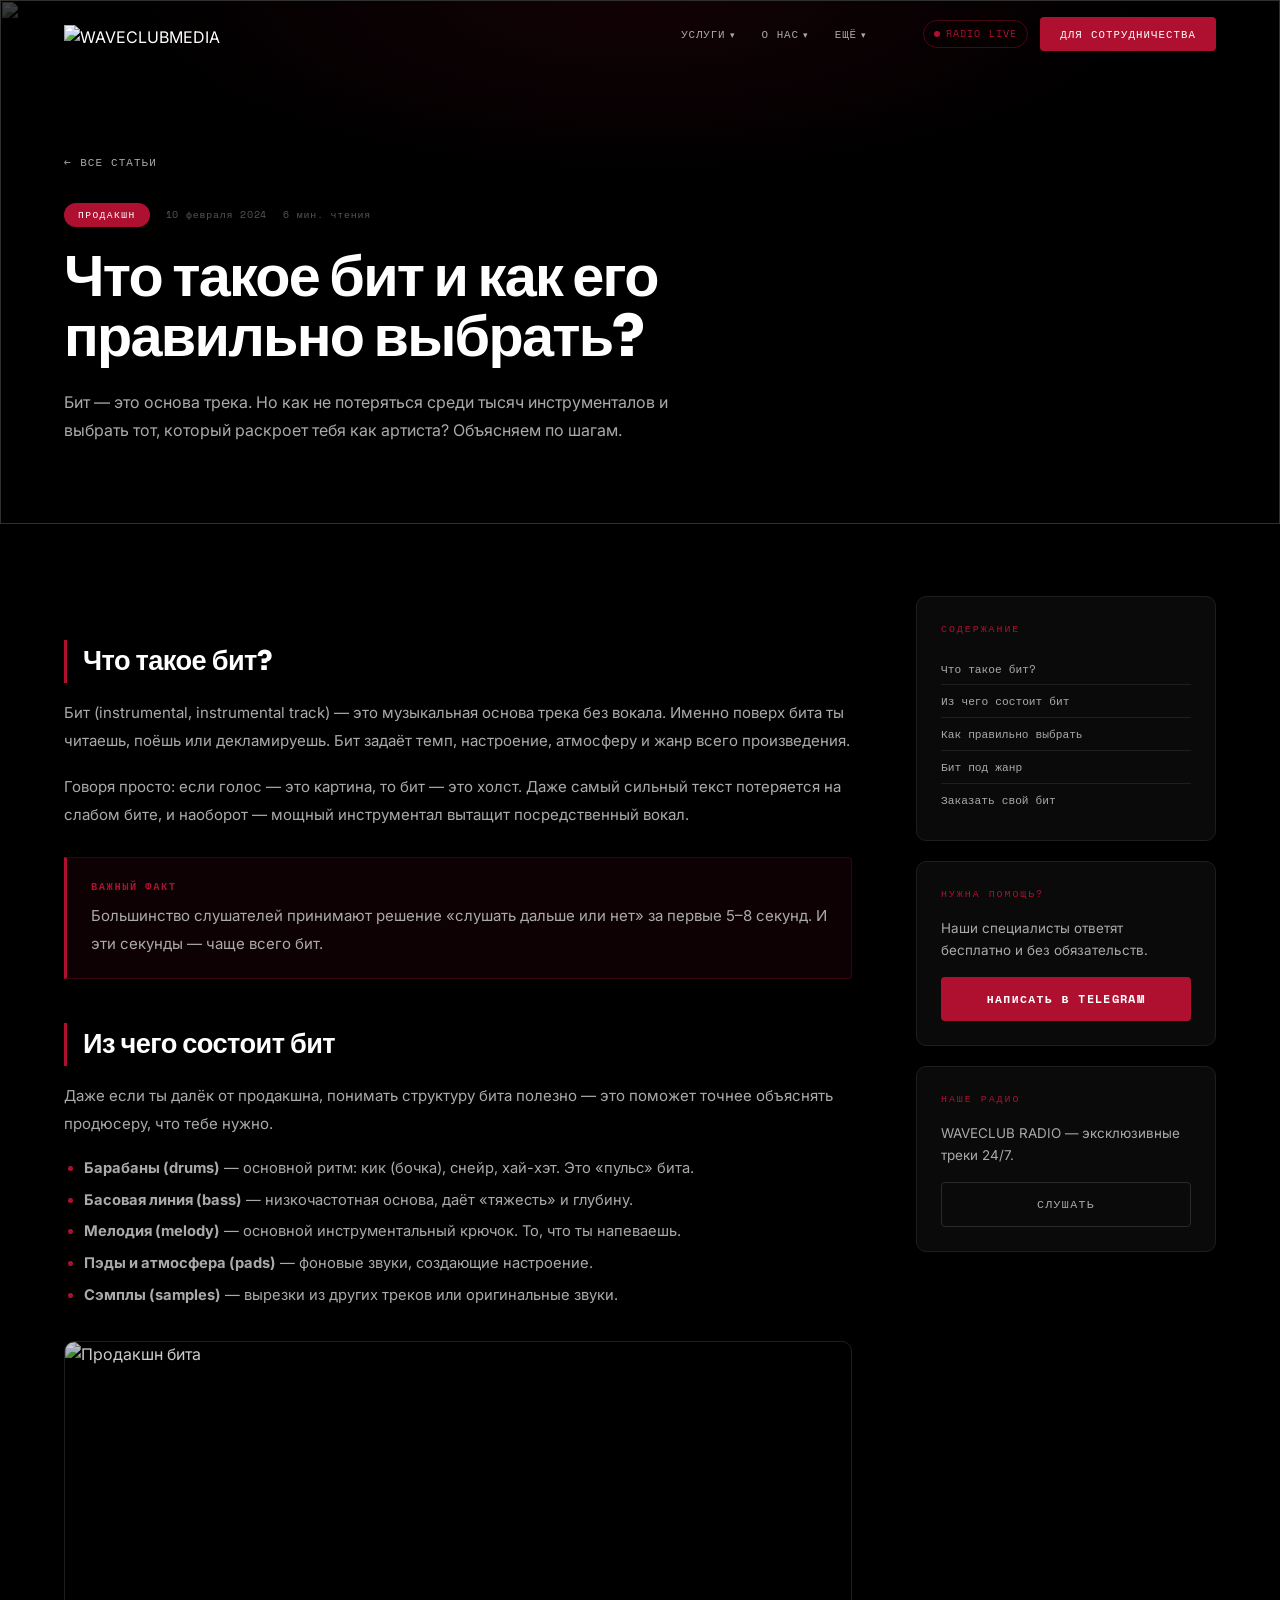
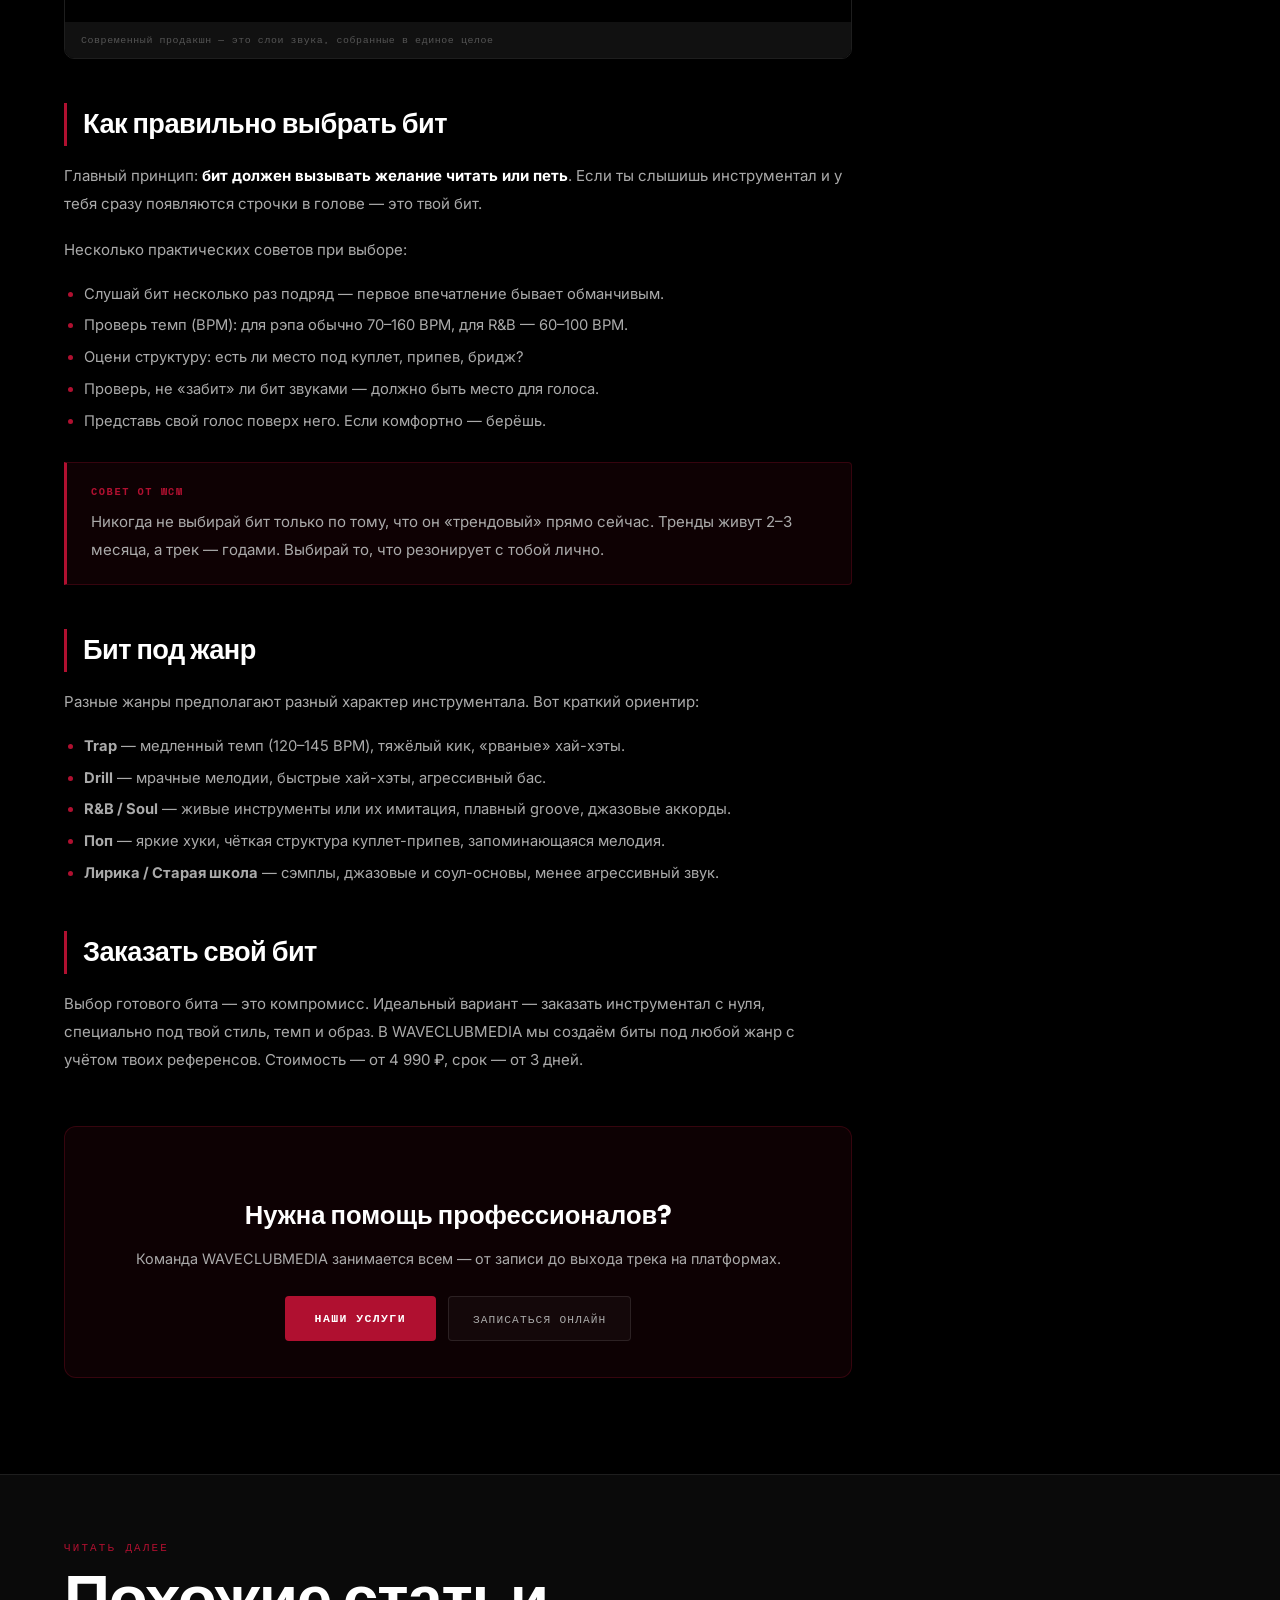
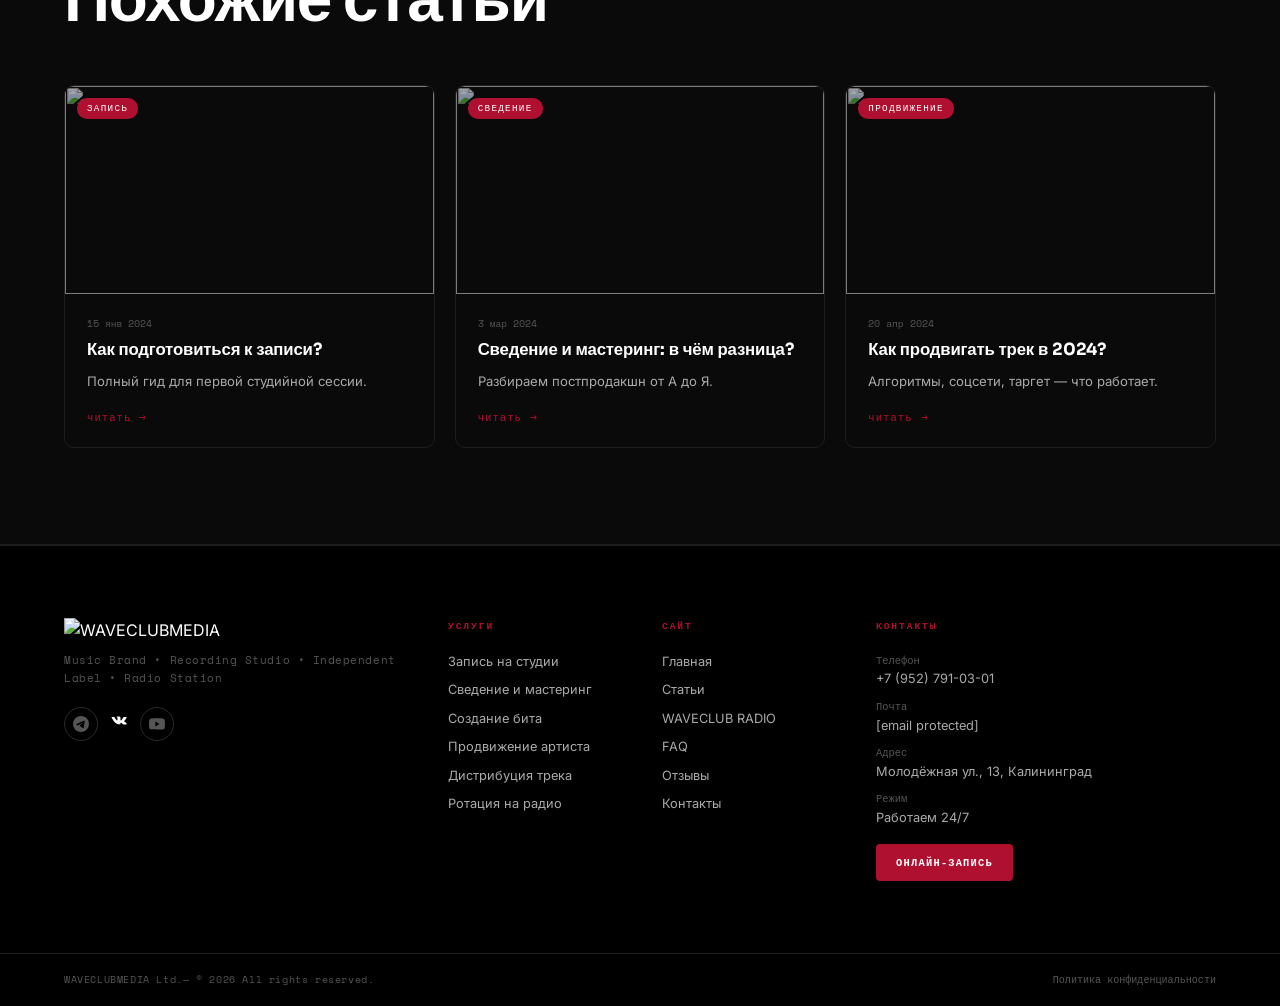
==== article-beat.html @ 7468fcff "Add files via upload" ====
<!DOCTYPE html>
<html lang="ru">
<head>
  <meta charset="UTF-8">
  <meta name="viewport" content="width=device-width, initial-scale=1.0">
  <link rel="icon" href="https://raw.githubusercontent.com/mrgrayyooo/wcm/refs/heads/main/logo.png" type="image/png">
  <link rel="preconnect" href="https://fonts.googleapis.com">
  <link rel="preconnect" href="https://fonts.gstatic.com" crossorigin>
  <link href="https://fonts.googleapis.com/css2?family=Sora:wght@400;600;700;800&family=Space+Mono:wght@400;700&family=Inter:wght@300;400;500;600&display=swap" rel="stylesheet">
  <link rel="stylesheet" href="styles.css">
  <link rel="stylesheet" href="page-styles.css">
  <title>Что такое бит и как его правильно выбрать? — WAVECLUBMEDIA</title>
  <meta name="description" content="Разбираем что такое бит, из чего он состоит и как выбрать инструментал, который подойдёт именно твоему стилю.">
</head>
<body>
<nav class="navbar" id="navbar">
  <div class="nav-wrap">
    <a href="index.html" class="nav-logo">
      <img src="https://raw.githubusercontent.com/mrgrayyooo/wcm/refs/heads/main/Title%202.png" alt="WAVECLUBMEDIA" class="logo-wide">
      <img src="https://raw.githubusercontent.com/mrgrayyooo/wcm/refs/heads/main/logo.png" alt="WCM" class="logo-sq">
    </a>
    <div class="nav-links">
      <div class="ndrop">
        <button class="ndrop-btn">&#1059;&#1089;&#1083;&#1091;&#1075;&#1080; <span>&#9662;</span></button>
        <div class="ndrop-menu">
          <a href="index.html#services">&#1042;&#1089;&#1077; &#1091;&#1089;&#1083;&#1091;&#1075;&#1080;</a>
          <a href="index.html#recording">&#1047;&#1072;&#1087;&#1080;&#1089;&#1100; &#1085;&#1072; &#1089;&#1090;&#1091;&#1076;&#1080;&#1080;</a>
          <a href="index.html#mixing">&#1057;&#1074;&#1077;&#1076;&#1077;&#1085;&#1080;&#1077; &#1080; &#1084;&#1072;&#1089;&#1090;&#1077;&#1088;&#1080;&#1085;&#1075;</a>
          <a href="index.html#beats">&#1057;&#1086;&#1079;&#1076;&#1072;&#1085;&#1080;&#1077; &#1073;&#1080;&#1090;&#1072;</a>
          <a href="index.html#promotion">&#1055;&#1088;&#1086;&#1076;&#1074;&#1080;&#1078;&#1077;&#1085;&#1080;&#1077; &#1072;&#1088;&#1090;&#1080;&#1089;&#1090;&#1072;</a>
          <a href="index.html#distribution">&#1044;&#1080;&#1089;&#1090;&#1088;&#1080;&#1073;&#1091;&#1094;&#1080;&#1103; &#1090;&#1088;&#1077;&#1082;&#1072;</a>
          <a href="radio.html">&#1056;&#1086;&#1090;&#1072;&#1094;&#1080;&#1103; &#1085;&#1072; &#1088;&#1072;&#1076;&#1080;&#1086;</a>
        </div>
      </div>
      <div class="ndrop">
        <button class="ndrop-btn">&#1054; &#1085;&#1072;&#1089; <span>&#9662;</span></button>
        <div class="ndrop-menu">
          <a href="index.html#about">&#1054; &#1089;&#1090;&#1091;&#1076;&#1080;&#1080;</a>
          <a href="index.html#equipment">&#1057;&#1090;&#1091;&#1076;&#1080;&#1103;</a>
          <a href="index.html#credits">&#1057; &#1082;&#1077;&#1084; &#1088;&#1072;&#1073;&#1086;&#1090;&#1072;&#1083;&#1080;</a>
          <a href="index.html#contacts">&#1050;&#1086;&#1085;&#1090;&#1072;&#1082;&#1090;&#1099;</a>
        </div>
      </div>
      <div class="ndrop">
        <button class="ndrop-btn">&#1045;&#1097;&#1105; <span>&#9662;</span></button>
        <div class="ndrop-menu">
          <a href="index.html#faq">FAQ</a>
          <a href="articles.html">&#1057;&#1090;&#1072;&#1090;&#1100;&#1080;</a>
          <a href="radio.html">WAVECLUB RADIO</a>
          <a href="index.html#reviews">&#1054;&#1090;&#1079;&#1099;&#1074;&#1099;</a>
        </div>
      </div>
    </div>
    <div class="nav-right">
      <a href="radio.html" class="live-badge"><span class="dot-pulse"></span>RADIO LIVE</a>
      <button class="btn-coop" id="openCoop">&#1044;&#1083;&#1103; &#1089;&#1086;&#1090;&#1088;&#1091;&#1076;&#1085;&#1080;&#1095;&#1077;&#1089;&#1090;&#1074;&#1072;</button>
      <button class="burger" id="burger" aria-label="&#1052;&#1077;&#1085;&#1102;"><span></span><span></span><span></span></button>
    </div>
  </div>
  <div class="mob-menu" id="mobMenu">
    <div class="mob-menu-inner">
      <div class="mob-group"><span class="mob-label">&#1059;&#1089;&#1083;&#1091;&#1075;&#1080;</span>
        <a href="index.html#services" class="mob-link">&#1042;&#1089;&#1077; &#1091;&#1089;&#1083;&#1091;&#1075;&#1080;</a>
        <a href="index.html#recording" class="mob-link">&#1047;&#1072;&#1087;&#1080;&#1089;&#1100; &#1085;&#1072; &#1089;&#1090;&#1091;&#1076;&#1080;&#1080;</a>
        <a href="index.html#mixing" class="mob-link">&#1057;&#1074;&#1077;&#1076;&#1077;&#1085;&#1080;&#1077; &#1080; &#1084;&#1072;&#1089;&#1090;&#1077;&#1088;&#1080;&#1085;&#1075;</a>
        <a href="radio.html" class="mob-link">&#1056;&#1086;&#1090;&#1072;&#1094;&#1080;&#1103; &#1085;&#1072; &#1088;&#1072;&#1076;&#1080;&#1086;</a>
      </div>
      <div class="mob-group"><span class="mob-label">&#1054; &#1085;&#1072;&#1089;</span>
        <a href="index.html#about" class="mob-link">&#1054; &#1089;&#1090;&#1091;&#1076;&#1080;&#1080;</a>
        <a href="articles.html" class="mob-link">&#1057;&#1090;&#1072;&#1090;&#1100;&#1080;</a>
        <a href="radio.html" class="mob-link">WAVECLUB RADIO</a>
        <a href="index.html#faq" class="mob-link">FAQ</a>
        <a href="index.html#contacts" class="mob-link">&#1050;&#1086;&#1085;&#1090;&#1072;&#1082;&#1090;&#1099;</a>
      </div>
      <div class="mob-socials">
        <a href="https://t.me/waveclubmedia" target="_blank" class="mob-soc">
          <svg width="18" height="18" viewBox="0 0 24 24" fill="currentColor"><path d="M11.944 0A12 12 0 0 0 0 12a12 12 0 0 0 12 12 12 12 0 0 0 12-12A12 12 0 0 0 12 0zm4.962 7.224c.1-.002.321.023.465.14a.506.506 0 0 1 .171.325c.016.093.036.306.02.472-.18 1.898-.962 6.502-1.36 8.627-.168.9-.499 1.201-.82 1.23-.696.065-1.225-.46-1.9-.902-1.056-.693-1.653-1.124-2.678-1.8-1.185-.78-.417-1.21.258-1.91.177-.184 3.247-2.977 3.307-3.23.007-.032.014-.15-.056-.212s-.174-.041-.249-.024c-.106.024-1.793 1.14-5.061 3.345-.48.33-.913.49-1.302.48-.428-.008-1.252-.241-1.865-.44-.752-.245-1.349-.374-1.297-.789.027-.216.325-.437.893-.663 3.498-1.524 5.83-2.529 6.998-3.014 3.332-1.386 4.025-1.627 4.476-1.635z"/></svg>
        </a>
        <a href="https://vk.me/waveclubmedia" target="_blank" class="mob-soc">
          <svg width="24" height="24" viewBox="0 0 24 24" fill="currentColor">
  <g transform="scale(1.25) translate(-2.5 -2.5)">
    <path d="M12.785 16.241h-.718s-1.584.086-2.98-1.18C7.567 13.64 6.19 10.9 6.19 10.9s-.075-.178.006-.266c.09-.099.334-.104.334-.104l1.718-.011s.162.022.28.098c.097.064.15.185.15.185s.278.623.646 1.188c.718 1.101 1.053 1.342 1.297 1.22.356-.178.249-1.574.249-1.574s.007-.507-.183-.732c-.147-.173-.425-.224-.549-.239-.101-.013.064-.248.278-.353.322-.158.889-.167 1.557-.161.52.004.67.034.872.08.485.112.467.456.435 1.199-.01.21-.02.457-.02.741 0 .079-.016.942.242 1.122.131.09.452.013 1.252-1.206.382-.579.669-1.263.669-1.263s.063-.12.16-.184c.099-.066.234-.046.234-.046l1.807-.011s.542-.067.63.158c.092.236-.206.786-.962 1.666-.711.83-1.055 1.136-1.026 1.406.02.2.247.382.69.736.92.737 1.167 1.122 1.224 1.212l.011.018c.45.654-.498.706-.498.706l-1.604.02s-.345.06-.802-.208c-.239-.14-.473-.37-.701-.595-.35-.345-.673-.664-.955-.586-.484.133-.469.968-.469.968s.003.18-.099.275c-.111.103-.329.122-.329.122z"/>
  </g>
</svg>
        </a>
        <a href="https://youtube.com/@waveclubmedia" target="_blank" class="mob-soc">
          <svg width="18" height="18" viewBox="0 0 24 24" fill="currentColor"><path d="M23.498 6.186a3.016 3.016 0 0 0-2.122-2.136C19.505 3.545 12 3.545 12 3.545s-7.505 0-9.377.505A3.017 3.017 0 0 0 .502 6.186C0 8.07 0 12 0 12s0 3.93.502 5.814a3.016 3.016 0 0 0 2.122 2.136c1.871.505 9.376.505 9.376.505s7.505 0 9.377-.505a3.015 3.015 0 0 0 2.122-2.136C24 15.93 24 12 24 12s0-3.93-.502-5.814zM9.545 15.568V8.432L15.818 12l-6.273 3.568z"/></svg>
        </a>
      </div>
      <button class="btn-coop mob-coop-btn" id="openCoopMob">&#1044;&#1083;&#1103; &#1089;&#1086;&#1090;&#1088;&#1091;&#1076;&#1085;&#1080;&#1095;&#1077;&#1089;&#1090;&#1074;&#1072;</button>
    </div>
  </div>
</nav>
<section class="page-hero">
  <div class="page-hero-bg"><img src="https://images.unsplash.com/photo-1511379938547-c1f69419868d?w=1600&q=80" alt=""></div>
  <div class="container">
    <div class="page-hero-content">
      <a href="articles.html" class="back-btn anim">&larr; Все статьи</a>
      <div class="page-meta anim" data-delay="0.05">
        <span class="page-category">Продакшн</span>
        <span class="page-date">10 февраля 2024</span>
        <span class="page-read">6 мин. чтения</span>
      </div>
      <h1 class="page-title anim" data-delay="0.1">Что такое бит и как его правильно выбрать?</h1>
      <p class="page-lead anim" data-delay="0.15">Бит — это основа трека. Но как не потеряться среди тысяч инструменталов и выбрать тот, который раскроет тебя как артиста? Объясняем по шагам.</p>
    </div>
  </div>
</section>
<div class="container">
  <div class="article-wrap">
    <article class="article-content anim">

<h2 id="what-beat">Что такое бит?</h2>
<p>Бит (instrumental, instrumental track) — это музыкальная основа трека без вокала. Именно поверх бита ты читаешь, поёшь или декламируешь. Бит задаёт темп, настроение, атмосферу и жанр всего произведения.</p>
<p>Говоря просто: если голос — это картина, то бит — это холст. Даже самый сильный текст потеряется на слабом бите, и наоборот — мощный инструментал вытащит посредственный вокал.</p>
<div class="article-tip"><strong>Важный факт</strong><p>Большинство слушателей принимают решение «слушать дальше или нет» за первые 5–8 секунд. И эти секунды — чаще всего бит.</p></div>

<h2 id="structure">Из чего состоит бит</h2>
<p>Даже если ты далёк от продакшна, понимать структуру бита полезно — это поможет точнее объяснять продюсеру, что тебе нужно.</p>
<ul>
  <li><strong>Барабаны (drums)</strong> — основной ритм: кик (бочка), снейр, хай-хэт. Это «пульс» бита.</li>
  <li><strong>Басовая линия (bass)</strong> — низкочастотная основа, даёт «тяжесть» и глубину.</li>
  <li><strong>Мелодия (melody)</strong> — основной инструментальный крючок. То, что ты напеваешь.</li>
  <li><strong>Пэды и атмосфера (pads)</strong> — фоновые звуки, создающие настроение.</li>
  <li><strong>Сэмплы (samples)</strong> — вырезки из других треков или оригинальные звуки.</li>
</ul>
<figure class="article-img-block">
  <img src="https://images.unsplash.com/photo-1598488035139-bdbb2231ce04?w=900&q=85" alt="Продакшн бита">
  <figcaption>Современный продакшн — это слои звука, собранные в единое целое</figcaption>
</figure>

<h2 id="how-to-choose">Как правильно выбрать бит</h2>
<p>Главный принцип: <strong>бит должен вызывать желание читать или петь</strong>. Если ты слышишь инструментал и у тебя сразу появляются строчки в голове — это твой бит.</p>
<p>Несколько практических советов при выборе:</p>
<ul>
  <li>Слушай бит несколько раз подряд — первое впечатление бывает обманчивым.</li>
  <li>Проверь темп (BPM): для рэпа обычно 70–160 BPM, для R&B — 60–100 BPM.</li>
  <li>Оцени структуру: есть ли место под куплет, припев, бридж?</li>
  <li>Проверь, не «забит» ли бит звуками — должно быть место для голоса.</li>
  <li>Представь свой голос поверх него. Если комфортно — берёшь.</li>
</ul>
<div class="article-tip"><strong>Совет от WCM</strong><p>Никогда не выбирай бит только по тому, что он «трендовый» прямо сейчас. Тренды живут 2–3 месяца, а трек — годами. Выбирай то, что резонирует с тобой лично.</p></div>

<h2 id="genres">Бит под жанр</h2>
<p>Разные жанры предполагают разный характер инструментала. Вот краткий ориентир:</p>
<ul>
  <li><strong>Trap</strong> — медленный темп (120–145 BPM), тяжёлый кик, «рваные» хай-хэты.</li>
  <li><strong>Drill</strong> — мрачные мелодии, быстрые хай-хэты, агрессивный бас.</li>
  <li><strong>R&B / Soul</strong> — живые инструменты или их имитация, плавный groove, джазовые аккорды.</li>
  <li><strong>Поп</strong> — яркие хуки, чёткая структура куплет-припев, запоминающаяся мелодия.</li>
  <li><strong>Лирика / Старая школа</strong> — сэмплы, джазовые и соул-основы, менее агрессивный звук.</li>
</ul>

<h2 id="custom">Заказать свой бит</h2>
<p>Выбор готового бита — это компромисс. Идеальный вариант — заказать инструментал с нуля, специально под твой стиль, темп и образ. В WAVECLUBMEDIA мы создаём биты под любой жанр с учётом твоих референсов. Стоимость — от 4 990 ₽, срок — от 3 дней.</p>

      <div style="margin-top:52px;padding:36px;background:rgba(176,16,48,.07);border:1px solid rgba(176,16,48,.25);border-radius:12px;text-align:center;">
        <h3 style="font-family:var(--fd);font-size:1.6rem;font-weight:800;color:var(--txt);margin-bottom:10px;">Нужна помощь профессионалов?</h3>
        <p style="font-size:.9rem;color:var(--sub);margin-bottom:24px;">Команда WAVECLUBMEDIA занимается всем — от записи до выхода трека на платформах.</p>
        <div style="display:flex;gap:12px;justify-content:center;flex-wrap:wrap;">
          <a href="index.html#services" class="btn-red" style="text-decoration:none">Наши услуги</a>
          <a href="https://t.me/waveclubmedia_bot" target="_blank" class="btn-tg" style="text-decoration:none">Записаться онлайн</a>
        </div>
      </div>
    </article>
    <aside class="article-sidebar">
      <div class="sidebar-block anim"><span class="sidebar-title">Содержание</span><nav class="sidebar-toc"><a href="#what-beat">Что такое бит?</a><a href="#structure">Из чего состоит бит</a><a href="#how-to-choose">Как правильно выбрать</a><a href="#genres">Бит под жанр</a><a href="#custom">Заказать свой бит</a></nav></div>
      <div class="sidebar-block anim" data-delay="0.1"><span class="sidebar-title">Нужна помощь?</span><p class="sidebar-cta-text">Наши специалисты ответят бесплатно и без обязательств.</p><a href="https://t.me/waveclubmedia" target="_blank" class="btn-red" style="display:flex;align-items:center;gap:8px;justify-content:center;text-decoration:none;width:100%;">Написать в Telegram</a></div>
      <div class="sidebar-block anim" data-delay="0.15"><span class="sidebar-title">Наше радио</span><p class="sidebar-cta-text">WAVECLUB RADIO — эксклюзивные треки 24/7.</p><a href="radio.html" class="btn-outline-sm" style="display:flex;align-items:center;justify-content:center;text-decoration:none;width:100%;">Слушать</a></div>
    </aside>
  </div>
</div>
<section class="related-section bg-dark">
  <div class="container">
    <div class="sec-head"><span class="stag">Читать далее</span><h2 class="stitle">Похожие статьи</h2></div>
    <div class="related-grid"><article class="acard anim" data-delay="0.05">
      <div class="acard-img"><img src="https://images.unsplash.com/photo-1493225457124-a3eb161ffa5f?w=500&q=80" alt=""><span class="acard-cat">Запись</span></div>
      <div class="acard-body"><span class="acard-date">15 янв 2024</span><h3 class="acard-title">Как подготовиться к записи?</h3><p class="acard-excerpt">Полный гид для первой студийной сессии.</p><a href="article-recording.html" class="acard-link">читать &rarr;</a></div>
    </article><article class="acard anim" data-delay="0.1">
      <div class="acard-img"><img src="https://images.unsplash.com/photo-1598488035139-bdbb2231ce04?w=500&q=80" alt=""><span class="acard-cat">Сведение</span></div>
      <div class="acard-body"><span class="acard-date">3 мар 2024</span><h3 class="acard-title">Сведение и мастеринг: в чём разница?</h3><p class="acard-excerpt">Разбираем постпродакшн от А до Я.</p><a href="article-mixing.html" class="acard-link">читать &rarr;</a></div>
    </article><article class="acard anim" data-delay="0.15">
      <div class="acard-img"><img src="https://images.unsplash.com/photo-1459749411175-04bf5292ceea?w=500&q=80" alt=""><span class="acard-cat">Продвижение</span></div>
      <div class="acard-body"><span class="acard-date">20 апр 2024</span><h3 class="acard-title">Как продвигать трек в 2024?</h3><p class="acard-excerpt">Алгоритмы, соцсети, таргет — что работает.</p><a href="article-promo.html" class="acard-link">читать &rarr;</a></div>
    </article></div>
  </div>
</section>
<footer class="footer" id="contacts">
  <div class="footer-top">
    <div class="container">
      <div class="foot-grid">
        <div class="foot-brand">
          <img src="https://raw.githubusercontent.com/mrgrayyooo/wcm/refs/heads/main/Title%202.png" alt="WAVECLUBMEDIA" class="foot-logo">
          <p class="foot-tagline">Music Brand &bull; Recording Studio &bull; Independent Label &bull; Radio Station</p>
          <div class="foot-socs">
            <a href="https://t.me/waveclubmedia" target="_blank" class="foot-soc" aria-label="Telegram"><svg width="16" height="16" viewBox="0 0 24 24" fill="currentColor"><path d="M11.944 0A12 12 0 0 0 0 12a12 12 0 0 0 12 12 12 12 0 0 0 12-12A12 12 0 0 0 12 0zm4.962 7.224c.1-.002.321.023.465.14a.506.506 0 0 1 .171.325c.016.093.036.306.02.472-.18 1.898-.962 6.502-1.36 8.627-.168.9-.499 1.201-.82 1.23-.696.065-1.225-.46-1.9-.902-1.056-.693-1.653-1.124-2.678-1.8-1.185-.78-.417-1.21.258-1.91.177-.184 3.247-2.977 3.307-3.23.007-.032.014-.15-.056-.212s-.174-.041-.249-.024c-.106.024-1.793 1.14-5.061 3.345-.48.33-.913.49-1.302.48-.428-.008-1.252-.241-1.865-.44-.752-.245-1.349-.374-1.297-.789.027-.216.325-.437.893-.663 3.498-1.524 5.83-2.529 6.998-3.014 3.332-1.386 4.025-1.627 4.476-1.635z"/></svg></a>
            <svg width="24" height="24" viewBox="0 0 24 24" fill="currentColor">
  <g transform="scale(1.25) translate(-2.5 -2.5)">
    <path d="M12.785 16.241h-.718s-1.584.086-2.98-1.18C7.567 13.64 6.19 10.9 6.19 10.9s-.075-.178.006-.266c.09-.099.334-.104.334-.104l1.718-.011s.162.022.28.098c.097.064.15.185.15.185s.278.623.646 1.188c.718 1.101 1.053 1.342 1.297 1.22.356-.178.249-1.574.249-1.574s.007-.507-.183-.732c-.147-.173-.425-.224-.549-.239-.101-.013.064-.248.278-.353.322-.158.889-.167 1.557-.161.52.004.67.034.872.08.485.112.467.456.435 1.199-.01.21-.02.457-.02.741 0 .079-.016.942.242 1.122.131.09.452.013 1.252-1.206.382-.579.669-1.263.669-1.263s.063-.12.16-.184c.099-.066.234-.046.234-.046l1.807-.011s.542-.067.63.158c.092.236-.206.786-.962 1.666-.711.83-1.055 1.136-1.026 1.406.02.2.247.382.69.736.92.737 1.167 1.122 1.224 1.212l.011.018c.45.654-.498.706-.498.706l-1.604.02s-.345.06-.802-.208c-.239-.14-.473-.37-.701-.595-.35-.345-.673-.664-.955-.586-.484.133-.469.968-.469.968s.003.18-.099.275c-.111.103-.329.122-.329.122z"/>
  </g>
</svg>
            <a href="https://youtube.com/@waveclubmedia" target="_blank" class="foot-soc" aria-label="YouTube"><svg width="16" height="16" viewBox="0 0 24 24" fill="currentColor"><path d="M23.498 6.186a3.016 3.016 0 0 0-2.122-2.136C19.505 3.545 12 3.545 12 3.545s-7.505 0-9.377.505A3.017 3.017 0 0 0 .502 6.186C0 8.07 0 12 0 12s0 3.93.502 5.814a3.016 3.016 0 0 0 2.122 2.136c1.871.505 9.376.505 9.376.505s7.505 0 9.377-.505a3.015 3.015 0 0 0 2.122-2.136C24 15.93 24 12 24 12s0-3.93-.502-5.814zM9.545 15.568V8.432L15.818 12l-6.273 3.568z"/></svg></a>
          </div>
        </div>
        <div class="foot-nav">
          <h4>&#1059;&#1089;&#1083;&#1091;&#1075;&#1080;</h4>
          <a href="index.html#recording">&#1047;&#1072;&#1087;&#1080;&#1089;&#1100; &#1085;&#1072; &#1089;&#1090;&#1091;&#1076;&#1080;&#1080;</a>
          <a href="index.html#mixing">&#1057;&#1074;&#1077;&#1076;&#1077;&#1085;&#1080;&#1077; &#1080; &#1084;&#1072;&#1089;&#1090;&#1077;&#1088;&#1080;&#1085;&#1075;</a>
          <a href="index.html#beats">&#1057;&#1086;&#1079;&#1076;&#1072;&#1085;&#1080;&#1077; &#1073;&#1080;&#1090;&#1072;</a>
          <a href="index.html#promotion">&#1055;&#1088;&#1086;&#1076;&#1074;&#1080;&#1078;&#1077;&#1085;&#1080;&#1077; &#1072;&#1088;&#1090;&#1080;&#1089;&#1090;&#1072;</a>
          <a href="index.html#distribution">&#1044;&#1080;&#1089;&#1090;&#1088;&#1080;&#1073;&#1091;&#1094;&#1080;&#1103; &#1090;&#1088;&#1077;&#1082;&#1072;</a>
          <a href="radio.html">&#1056;&#1086;&#1090;&#1072;&#1094;&#1080;&#1103; &#1085;&#1072; &#1088;&#1072;&#1076;&#1080;&#1086;</a>
        </div>
        <div class="foot-nav">
          <h4>&#1057;&#1072;&#1081;&#1090;</h4>
          <a href="index.html">&#1043;&#1083;&#1072;&#1074;&#1085;&#1072;&#1103;</a>
          <a href="articles.html">&#1057;&#1090;&#1072;&#1090;&#1100;&#1080;</a>
          <a href="radio.html">WAVECLUB RADIO</a>
          <a href="index.html#faq">FAQ</a>
          <a href="index.html#reviews">&#1054;&#1090;&#1079;&#1099;&#1074;&#1099;</a>
          <a href="index.html#contacts">&#1050;&#1086;&#1085;&#1090;&#1072;&#1082;&#1090;&#1099;</a>
        </div>
        <div class="foot-contacts">
          <h4>&#1050;&#1086;&#1085;&#1090;&#1072;&#1082;&#1090;&#1099;</h4>
          <p><span>&#1058;&#1077;&#1083;&#1077;&#1092;&#1086;&#1085;</span><a href="tel:+79527910301">+7 (952) 791-03-01</a></p>
          <p><span>&#1055;&#1086;&#1095;&#1090;&#1072;</span><a href="/cdn-cgi/l/email-protection#f0999e969fb087918695939c85929d95949991de939f9d"><span class="__cf_email__" data-cfemail="4f262129200f382e392a2c233a2d222a2b262e612c2022">[email&#160;protected]</span></a></p>
          <p><span>&#1040;&#1076;&#1088;&#1077;&#1089;</span><a href="index.html#map-section">&#1052;&#1086;&#1083;&#1086;&#1076;&#1105;&#1078;&#1085;&#1072;&#1103; &#1091;&#1083;., 13, &#1050;&#1072;&#1083;&#1080;&#1085;&#1080;&#1085;&#1075;&#1088;&#1072;&#1076;</a></p>
          <p><span>&#1056;&#1077;&#1078;&#1080;&#1084;</span><span>&#1056;&#1072;&#1073;&#1086;&#1090;&#1072;&#1077;&#1084; 24/7</span></p>
          <div class="foot-cta-btns" style="margin-top:16px">
            <a href="https://t.me/waveclubmedia_bot" target="_blank" class="btn-red btn-sm" style="text-decoration:none">&#1054;&#1085;&#1083;&#1072;&#1081;&#1085;-&#1079;&#1072;&#1087;&#1080;&#1089;&#1100;</a>
          </div>
        </div>
      </div>
    </div>
  </div>
  <div class="foot-bar">
    <div class="container">
      <div class="foot-bar-inner">
        <span>WAVECLUBMEDIA Ltd.&mdash; &copy; 2026 All rights reserved.</span>
        <div class="foot-legal">
          <a href="index.html#" onclick="return false">&#1055;&#1086;&#1083;&#1080;&#1090;&#1080;&#1082;&#1072; &#1082;&#1086;&#1085;&#1092;&#1080;&#1076;&#1077;&#1085;&#1094;&#1080;&#1072;&#1083;&#1100;&#1085;&#1086;&#1089;&#1090;&#1080;</a>
        </div>
      </div>
    </div>
  </div>
</footer>
<script>
(function(){
  var nav=document.getElementById('navbar');
  function run(){ if(nav) nav.classList.toggle('scrolled',window.scrollY>60); }
  window.addEventListener('scroll',run,{passive:true}); run();
  var b=document.getElementById('burger'), m=document.getElementById('mobMenu');
  if(b&&m) b.addEventListener('click',function(){
    var o=m.classList.toggle('open');
    b.classList.toggle('open',o);
    document.body.classList.toggle('locked',o);
  });
  var els=document.querySelectorAll('.anim,.anim-fade');
  if(!('IntersectionObserver' in window)){ els.forEach(function(e){e.classList.add('in');}); return; }
  var obs=new IntersectionObserver(function(entries){
    entries.forEach(function(e){
      if(e.isIntersecting){
        var d=parseFloat(e.target.dataset.delay||0)*1000;
        setTimeout(function(){e.target.classList.add('in');},d);
        obs.unobserve(e.target);
      }
    });
  },{threshold:.1,rootMargin:'0px 0px -30px 0px'});
  els.forEach(function(el){obs.observe(el);});
  var c=document.getElementById('openCoop'),cm=document.getElementById('openCoopMob');
  if(c) c.addEventListener('click',function(){ window.location='index.html#contacts'; });
  if(cm) cm.addEventListener('click',function(){ window.location='index.html#contacts'; });
})();
</script>
</body></html>
---- styles.css ----
/* ==========================================
   WAVECLUBMEDIA — styles.css
   Black + Cherry Red | Sora + Space Mono
   ========================================== */

*,*::before,*::after{box-sizing:border-box;margin:0;padding:0}
html{scroll-behavior:smooth;font-size:16px}
:root{
  --bg:   #000;
  --bg2:  #0a0a0a;
  --bg3:  #111;
  --bg4:  #161616;
  --red:  #b01030;
  --red2: #8b0020;
  --redg: rgba(176,16,48,.35);
  --reds: rgba(176,16,48,.12);
  --txt:  #fff;
  --sub:  #aaa;
  --dim:  #555;
  --brd:  #1e1e1e;
  --brd2: #2a2a2a;
  --r:    4px;
  --r2:   10px;
  --nav:  68px;
  --tr:   .3s cubic-bezier(.4,0,.2,1);
  --fd:   'Sora',sans-serif;
  --fm:   'Space Mono',monospace;
  --fb:   'Inter',sans-serif;
}
body{background:var(--bg);color:var(--txt);font-family:var(--fb);font-weight:400;line-height:1.6;overflow-x:hidden}
body.locked{overflow:hidden}
img{display:block;max-width:100%;object-fit:cover}
a{color:inherit;text-decoration:none}
button{cursor:pointer;border:none;background:none;font-family:inherit}
::-webkit-scrollbar{width:5px}
::-webkit-scrollbar-track{background:var(--bg2)}
::-webkit-scrollbar-thumb{background:var(--brd2);border-radius:3px}
::-webkit-scrollbar-thumb:hover{background:var(--red2)}

/* ── TYPOGRAPHY ── */
.stag{display:block;font-family:var(--fm);font-size:.68rem;letter-spacing:.2em;text-transform:uppercase;color:var(--red);margin-bottom:10px}
.stitle{font-family:var(--fd);font-size:clamp(2rem,5vw,4rem);font-weight:800;letter-spacing:-.02em;line-height:1.05;color:var(--txt);margin-bottom:18px}
.ssub{font-family:var(--fm);font-size:.72rem;color:var(--sub);letter-spacing:.05em}
.sdesc{font-size:.94rem;color:var(--sub);line-height:1.75;margin-bottom:16px}
.sdesc strong{color:var(--txt)}
.sec-head{margin-bottom:52px}

/* ── LAYOUT ── */
.container{max-width:1200px;margin:0 auto;padding:0 24px}
.section{padding:96px 0}
.bg-black{background:var(--bg)}
.bg-dark{background:var(--bg2);border-top:1px solid var(--brd);border-bottom:1px solid var(--brd)}

/* ── BUTTONS ── */
.btn-red{display:inline-flex;align-items:center;gap:7px;padding:13px 30px;background:var(--red);color:#fff;font-family:var(--fm);font-size:.72rem;font-weight:700;letter-spacing:.12em;text-transform:uppercase;border-radius:var(--r);transition:var(--tr);position:relative;overflow:hidden}
.btn-red::after{content:'';position:absolute;inset:0;background:linear-gradient(90deg,transparent,rgba(255,255,255,.07),transparent);transform:translateX(-100%);transition:transform .5s}
.btn-red:hover::after{transform:translateX(100%)}
.btn-red:hover{background:var(--red2);transform:translateY(-2px);box-shadow:0 8px 28px var(--redg)}
.btn-red.btn-sm{padding:10px 20px;font-size:.65rem}
.btn-red.btn-full{width:100%;justify-content:center}

.btn-outline-sm{display:inline-flex;align-items:center;padding:12px 28px;border:1px solid var(--brd2);color:var(--sub);font-family:var(--fm);font-size:.72rem;letter-spacing:.12em;text-transform:uppercase;border-radius:var(--r);transition:var(--tr)}
.btn-outline-sm:hover{border-color:var(--red);color:var(--red)}
.btn-outline-lg{display:inline-flex;align-items:center;padding:13px 40px;border:1px solid var(--red);color:var(--red);font-family:var(--fm);font-size:.72rem;letter-spacing:.12em;text-transform:uppercase;border-radius:var(--r);transition:var(--tr)}
.btn-outline-lg:hover{background:var(--red);color:#fff}

.btn-ghost{display:inline-flex;align-items:center;padding:10px 20px;border:1px solid var(--brd2);color:var(--sub);font-family:var(--fm);font-size:.65rem;letter-spacing:.1em;text-transform:uppercase;border-radius:var(--r);transition:var(--tr)}
.btn-ghost.btn-sm{padding:10px 20px}
.btn-ghost:hover{border-color:var(--red);color:var(--red)}

.btn-tg{display:inline-flex;align-items:center;gap:8px;padding:12px 24px;border:1px solid rgba(255,255,255,.1);color:var(--sub);font-family:var(--fm);font-size:.7rem;letter-spacing:.1em;text-transform:uppercase;border-radius:var(--r);transition:var(--tr);background:rgba(255,255,255,.03);text-decoration:none}
.btn-tg.btn-sm{padding:10px 18px;font-size:.63rem}
.btn-tg:hover{border-color:var(--red);color:var(--red);background:var(--reds)}

/* ── COOKIE ── */
.cookie-banner{position:fixed;bottom:0;left:0;right:0;z-index:9999;background:rgba(8,8,8,.97);border-top:1px solid var(--brd2);backdrop-filter:blur(20px);transform:translateY(100%);transition:transform .5s cubic-bezier(.4,0,.2,1)}
.cookie-banner.show{transform:translateY(0)}
.cookie-inner{max-width:1200px;margin:0 auto;padding:18px 24px;display:flex;align-items:center;gap:18px;flex-wrap:wrap}
.cookie-inner p{flex:1;min-width:240px;font-size:.82rem;color:var(--sub)}
.cookie-inner p strong{color:var(--txt)}
.cookie-inner a{color:var(--red);text-decoration:underline}
.cookie-btns{display:flex;gap:10px;flex-shrink:0}
.cbtn-ok{padding:9px 22px;background:var(--red);color:#fff;font-family:var(--fm);font-size:.68rem;letter-spacing:.1em;text-transform:uppercase;border-radius:var(--r);transition:var(--tr)}
.cbtn-ok:hover{background:var(--red2)}
.cbtn-no{padding:9px 22px;border:1px solid var(--brd2);color:var(--sub);font-family:var(--fm);font-size:.68rem;letter-spacing:.1em;text-transform:uppercase;border-radius:var(--r);transition:var(--tr)}
.cbtn-no:hover{border-color:var(--sub);color:var(--txt)}

/* ── NAVBAR ── */
.navbar{position:fixed;top:0;left:0;right:0;z-index:1000;transition:background var(--tr),border-color var(--tr),backdrop-filter var(--tr);border-bottom:1px solid transparent}
.navbar.scrolled{background:rgba(0,0,0,.93);border-bottom-color:var(--brd);backdrop-filter:blur(24px);box-shadow:0 4px 30px rgba(0,0,0,.5)}
.nav-wrap{max-width:1200px;margin:0 auto;padding:0 24px;height:var(--nav);display:flex;align-items:center;gap:24px}
.nav-logo{display:flex;align-items:center;flex-shrink:0}
.logo-wide{max-width:200px;width:100%;height:auto;max-height:19px;object-fit:contain}
.logo-sq{height:34px;width:34px;object-fit:contain;display:none}
.nav-links{display:flex;align-items:center;gap:2px;margin-left:auto}
.ndrop{position:relative}
.ndrop-btn{display:flex;align-items:center;gap:4px;padding:8px 12px;font-family:var(--fm);font-size:.68rem;letter-spacing:.08em;text-transform:uppercase;color:var(--sub);border-radius:var(--r);transition:var(--tr)}
.ndrop-btn:hover,.ndrop:hover .ndrop-btn{color:var(--txt);background:var(--bg3)}
.ndrop-btn span{font-size:.55rem;transition:transform .2s}
.ndrop:hover .ndrop-btn span{transform:rotate(180deg)}
.ndrop-menu{position:absolute;top:calc(100% + 8px);left:0;min-width:200px;background:#0d0d0d;border:1px solid var(--brd2);border-radius:var(--r2);padding:6px;opacity:0;visibility:hidden;transform:translateY(-6px);transition:all .22s ease;box-shadow:0 20px 60px rgba(0,0,0,.6);z-index:100}
.ndrop:hover .ndrop-menu{opacity:1;visibility:visible;transform:translateY(0)}
.ndrop-menu a{display:block;padding:8px 14px;font-family:var(--fm);font-size:.67rem;letter-spacing:.05em;color:var(--sub);border-radius:var(--r);transition:var(--tr)}
.ndrop-menu a:hover{color:var(--txt);background:var(--bg3);padding-left:18px}
.ndrop-menu a:first-child{color:var(--red)}
.nav-right{display:flex;align-items:center;gap:12px;margin-left:20px}
.live-badge{display:flex;align-items:center;gap:6px;padding:5px 10px;border:1px solid rgba(176,16,48,.4);border-radius:20px;font-family:var(--fm);font-size:.6rem;letter-spacing:.12em;color:var(--red);cursor:pointer;transition:var(--tr)}
.live-badge:hover{background:var(--reds);border-color:var(--red)}
.dot-pulse{width:6px;height:6px;background:var(--red);border-radius:50%;animation:pulse 1.5s ease-in-out infinite;flex-shrink:0}
@keyframes pulse{0%,100%{opacity:1;transform:scale(1)}50%{opacity:.4;transform:scale(.7)}}
.btn-coop{padding:9px 20px;background:var(--red);color:#fff;font-family:var(--fm);font-size:.67rem;letter-spacing:.1em;text-transform:uppercase;border-radius:var(--r);transition:var(--tr)}
.btn-coop:hover{background:var(--red2);box-shadow:0 4px 18px var(--redg)}
.burger{display:none;flex-direction:column;justify-content:space-between;width:24px;height:16px;padding:0;flex-shrink:0}
.burger span{display:block;height:2px;background:var(--txt);border-radius:2px;transition:var(--tr);transform-origin:center}
.burger.open span:nth-child(1){transform:translateY(7px) rotate(45deg)}
.burger.open span:nth-child(2){opacity:0;transform:scaleX(0)}
.burger.open span:nth-child(3){transform:translateY(-7px) rotate(-45deg)}

/* Mobile Menu */
.mob-menu{display:none;position:absolute;top:var(--nav);left:0;right:0;background:rgba(5,5,5,.98);border-bottom:1px solid var(--brd);backdrop-filter:blur(24px);max-height:0;overflow:hidden;transition:max-height .4s cubic-bezier(.4,0,.2,1)}
.mob-menu.open{max-height:90vh;overflow-y:auto}
.mob-menu-inner{padding:24px;display:flex;flex-direction:column;gap:20px}
.mob-group{display:flex;flex-direction:column;gap:2px}
.mob-label{font-family:var(--fm);font-size:.6rem;letter-spacing:.2em;text-transform:uppercase;color:var(--red);margin-bottom:6px;display:block}
.mob-link{display:block;padding:9px 12px;font-family:var(--fm);font-size:.73rem;color:var(--sub);border-radius:var(--r);transition:var(--tr)}
.mob-link:hover{color:var(--txt);background:var(--bg3)}
.mob-socials{display:flex;gap:12px}
.mob-soc{width:38px;height:38px;display:flex;align-items:center;justify-content:center;border:1px solid var(--brd2);border-radius:50%;color:var(--sub);transition:var(--tr)}
.mob-soc:hover{border-color:var(--red);color:var(--red)}
.mob-coop-btn{padding:13px;background:var(--red);color:#fff;font-family:var(--fm);font-size:.7rem;letter-spacing:.1em;text-transform:uppercase;border-radius:var(--r);text-align:center;transition:var(--tr)}
.mob-coop-btn:hover{background:var(--red2)}

/* ── HERO ── */
.hero{position:relative;min-height:100vh;display:flex;align-items:center;justify-content:center;overflow:hidden}
.hero-bg{position:absolute;inset:0}
.hero-img{width:100%;height:100%;object-fit:cover;object-position:center;transform:scale(1.05);animation:hzoom 14s ease-in-out infinite alternate}
@keyframes hzoom{from{transform:scale(1.05)}to{transform:scale(1.0)}}
.hero-overlay{position:absolute;inset:0;background:linear-gradient(150deg,rgba(0,0,0,.88) 0%,rgba(0,0,0,.65) 55%,rgba(176,16,48,.06) 100%)}
.hero-content{position:relative;z-index:2;text-align:center;padding:0 20px;max-width:880px}
.hero-tag{display:inline-block;font-family:var(--fm);font-size:.62rem;letter-spacing:.28em;text-transform:uppercase;color:var(--red);border:1px solid rgba(176,16,48,.35);padding:6px 16px;border-radius:20px;margin-bottom:28px}
.hero-logo-img{max-width:min(580px,84vw);height:auto;margin:0 auto 24px;filter:brightness(1.06)}
.hero-sub{font-family:var(--fm);font-size:clamp(.58rem,1.4vw,.78rem);letter-spacing:.14em;color:var(--sub);text-transform:uppercase;margin-bottom:36px}
.sep{color:var(--red);margin:0 5px}
.hero-cta{display:flex;gap:14px;justify-content:center;flex-wrap:wrap;margin-bottom:36px}
.hero-socs{display:flex;gap:14px;justify-content:center}
.hs{width:40px;height:40px;display:flex;align-items:center;justify-content:center;border:1px solid var(--brd2);border-radius:50%;color:var(--sub);transition:var(--tr)}
.hs:hover{border-color:var(--red);color:var(--red);transform:translateY(-3px)}
.hero-scroll{position:absolute;bottom:28px;left:50%;transform:translateX(-50%);display:flex;flex-direction:column;align-items:center;gap:6px;z-index:2}
.hero-scroll span{font-family:var(--fm);font-size:.58rem;letter-spacing:.25em;text-transform:uppercase;color:var(--dim)}
.scroll-line{width:1px;height:44px;background:var(--brd2);overflow:hidden}
.scroll-dot{width:100%;height:50%;background:var(--red);animation:sdot 2s ease-in-out infinite}
@keyframes sdot{0%{transform:translateY(-100%)}100%{transform:translateY(200%)}}

/* ── TICKER ── */
.ticker{background:var(--red);padding:9px 0;overflow:hidden;white-space:nowrap;border-top:1px solid var(--red2);border-bottom:1px solid var(--red2)}
.ticker-track{display:inline-flex;animation:tick 32s linear infinite}
.ticker-track span{font-family:var(--fm);font-size:.67rem;letter-spacing:.1em;text-transform:uppercase;color:rgba(255,255,255,.9)}
.ticker:hover .ticker-track{animation-play-state:paused}
@keyframes tick{from{transform:translateX(0)}to{transform:translateX(-50%)}}

/* ── ABOUT ── */
.about-grid{display:grid;grid-template-columns:1fr 1fr;gap:64px;align-items:center}
.stats-row{display:flex;gap:36px;padding:24px 0;border-top:1px solid var(--brd);border-bottom:1px solid var(--brd);margin:28px 0}
.stat-item{display:flex;flex-direction:column}
.stat-n{font-family:var(--fd);font-size:2.6rem;font-weight:800;color:var(--red);line-height:1}
.stat-l{font-family:var(--fm);font-size:.6rem;letter-spacing:.12em;text-transform:uppercase;color:var(--dim);margin-top:4px}
.about-right{position:relative}
.about-img-main{aspect-ratio:4/3;border-radius:var(--r2);overflow:hidden;border:1px solid var(--brd)}
.about-img-main img{width:100%;height:100%}
.about-img-float{position:absolute;bottom:-20px;left:-20px;width:42%;aspect-ratio:1;border-radius:var(--r2);overflow:hidden;border:3px solid var(--bg2);box-shadow:0 8px 36px rgba(0,0,0,.6)}
.about-img-float img{width:100%;height:100%}

/* ── STEPS ── */
.steps-grid{display:grid;grid-template-columns:repeat(3,1fr);gap:0;border:1px solid var(--brd);border-radius:var(--r2);overflow:hidden}
.step-card{padding:44px 32px;background:var(--bg2);position:relative;border-right:1px solid var(--brd);transition:var(--tr)}
.step-card:last-child{border-right:none}
.step-card::before{content:'';position:absolute;top:0;left:0;right:0;height:3px;background:transparent;transition:background var(--tr)}
.step-card:hover::before{background:var(--red)}
.step-card:hover{background:var(--bg3)}
.step-num-bg{font-family:var(--fd);font-size:5rem;font-weight:800;color:var(--red);opacity:.12;line-height:1;position:absolute;top:20px;right:20px}
.step-type{font-family:var(--fm);font-size:.6rem;letter-spacing:.2em;text-transform:uppercase;color:var(--red);display:block;margin-bottom:10px}
.step-title{font-family:var(--fd);font-size:1.4rem;font-weight:800;letter-spacing:-.02em;color:var(--txt);margin-bottom:14px}
.step-desc{font-size:.86rem;color:var(--sub);line-height:1.7;margin-bottom:22px}
.step-link{font-family:var(--fm);font-size:.68rem;letter-spacing:.1em;color:var(--red);transition:var(--tr)}
.step-link:hover{letter-spacing:.18em}

/* ── GALLERY ── */
.gal-grid{display:grid;grid-template-columns:repeat(4,1fr);grid-template-rows:250px 250px;gap:10px}
.gal-item{position:relative;overflow:hidden;border-radius:var(--r);border:1px solid var(--brd);cursor:pointer}
.gal-item img{width:100%;height:100%;object-fit:cover;filter:brightness(.65);transition:transform .5s,filter .5s}
.gal-item:hover img{transform:scale(1.06);filter:brightness(.85)}
.gal-big{grid-column:span 2;grid-row:span 2}
.gal-wide{grid-column:span 2}
.gal-cap{position:absolute;bottom:0;left:0;right:0;padding:12px;background:linear-gradient(to top,rgba(0,0,0,.8),transparent);font-family:var(--fm);font-size:.62rem;letter-spacing:.14em;text-transform:uppercase;color:var(--txt);opacity:0;transition:opacity .3s}
.gal-item:hover .gal-cap{opacity:1}

/* ── SERVICES ── */
.svc-grid{display:grid;grid-template-columns:repeat(3,1fr);gap:2px}
.svc-card{background:var(--bg2);padding:36px 28px;border:1px solid var(--brd);position:relative;overflow:hidden;transition:var(--tr);display:flex;flex-direction:column}
.svc-card::after{content:'';position:absolute;top:0;left:0;right:0;height:2px;background:transparent;transition:background var(--tr)}
.svc-card:hover::after{background:var(--red)}
.svc-card:hover{background:var(--bg3);transform:translateY(-2px);box-shadow:0 8px 36px rgba(0,0,0,.4)}
.svc-accent{background:#0d0005;border-color:rgba(176,16,48,.25)}
.svc-accent::after{background:var(--red)}
.svc-radio{background:#050008}
.svc-top{display:flex;justify-content:space-between;align-items:flex-start;margin-bottom:14px}
.svc-type{font-family:var(--fm);font-size:.6rem;letter-spacing:.2em;text-transform:uppercase;color:var(--red)}
.svc-code{font-family:var(--fm);font-size:.6rem;color:var(--dim)}
.svc-name{font-family:var(--fd);font-size:1.3rem;font-weight:800;letter-spacing:-.02em;color:var(--txt);margin-bottom:8px}
.svc-price{font-family:var(--fm);font-size:.84rem;color:var(--sub);margin-bottom:4px}
.svc-price strong{color:var(--red);font-size:1.05rem}
.svc-unit{font-family:var(--fm);font-size:.6rem;color:var(--dim);letter-spacing:.1em;margin-bottom:14px}
.svc-desc{font-size:.83rem;color:var(--sub);line-height:1.65;flex:1;margin-bottom:20px}
.svc-btns{display:flex;gap:8px}

/* ── RELEASES ── */
.rel-grid{display:grid;grid-template-columns:repeat(4,1fr);gap:14px}
.rel-item{display:flex;flex-direction:column;gap:8px}
.rel-cover{aspect-ratio:1;border-radius:var(--r);overflow:hidden;border:1px solid var(--brd);display:flex;align-items:center;justify-content:center;cursor:pointer;transition:var(--tr)}
.rel-cover:hover{transform:scale(1.03);box-shadow:0 8px 28px rgba(0,0,0,.5)}
.rel-cover span{font-family:var(--fd);font-size:1.8rem;font-weight:800;color:rgba(255,255,255,.1);user-select:none}
.rel-item p{font-family:var(--fm);font-size:.63rem;color:var(--sub);text-align:center;letter-spacing:.03em}
.rel-note{text-align:center;font-family:var(--fm);font-size:.7rem;color:var(--dim);margin-top:28px;letter-spacing:.14em}

/* ── RADIO ── */
.radio-bg{position:relative;overflow:hidden}
.radio-bg::before{content:'';position:absolute;inset:0;background:radial-gradient(ellipse 70% 60% at 65% 50%,rgba(176,16,48,.07) 0%,transparent 70%);pointer-events:none}
.radio-grid{display:grid;grid-template-columns:1fr 1fr;gap:64px;align-items:center}
.radio-facts{display:flex;flex-direction:column;gap:12px;margin:24px 0}
.rfact{display:flex;align-items:center;gap:12px;font-family:var(--fm);font-size:.75rem;color:var(--sub)}
.radio-cta-row{display:flex;gap:12px;flex-wrap:wrap;align-items:center}

/* Radio Player — Liquid Glass */
.radio-player-wrap{}
.radio-player{background:rgba(255,255,255,.03);border:1px solid rgba(255,255,255,.08);border-radius:20px;overflow:hidden;position:relative;backdrop-filter:blur(40px) saturate(160%);-webkit-backdrop-filter:blur(40px) saturate(160%);box-shadow:0 0 0 1px rgba(255,255,255,.055) inset,0 28px 70px rgba(0,0,0,.55),0 0 50px rgba(176,16,48,.07)}
.radio-player::before{content:'';position:absolute;top:0;left:0;right:0;height:1px;background:linear-gradient(90deg,transparent 0%,rgba(255,255,255,.18) 30%,rgba(176,16,48,.55) 50%,rgba(255,255,255,.18) 70%,transparent 100%);animation:rglow 3s ease-in-out infinite}
@keyframes rglow{0%,100%{opacity:.4}50%{opacity:1}}
.radio-player::after{content:'';position:absolute;inset:0;background:linear-gradient(135deg,rgba(255,255,255,.045) 0%,transparent 45%,rgba(176,16,48,.03) 100%);pointer-events:none;border-radius:20px}
.rp-logo{display:flex;justify-content:center;position:relative;z-index:1}
.rp-logo img{border-radius:50%;border:2px solid rgba(176,16,48,.55);padding:4px;background:rgba(0,0,0,.5);box-shadow:0 0 18px rgba(176,16,48,.22)}
.rp-info{text-align:center;position:relative;z-index:1}
.rp-live{display:inline-flex;align-items:center;gap:5px;padding:3px 10px;background:rgba(176,16,48,.14);border:1px solid rgba(176,16,48,.35);border-radius:12px;font-family:var(--fm);font-size:.58rem;letter-spacing:.16em;color:var(--red);margin-bottom:8px;backdrop-filter:blur(10px)}
.rp-name{font-family:var(--fd);font-size:1.15rem;font-weight:700;letter-spacing:-.01em;color:var(--txt);margin-bottom:4px}
.rp-track{font-family:var(--fm);font-size:.67rem;color:var(--dim);letter-spacing:.05em}
.rp-controls{display:flex;align-items:center;gap:18px;justify-content:center;position:relative;z-index:1}
.rp-play{width:54px;height:54px;background:linear-gradient(135deg,rgba(176,16,48,.9),rgba(140,10,30,1));border-radius:50%;display:flex;align-items:center;justify-content:center;color:#fff;transition:var(--tr);flex-shrink:0;box-shadow:0 4px 22px rgba(176,16,48,.4),0 0 0 1px rgba(255,255,255,.07) inset}
.rp-play:hover{transform:scale(1.1);box-shadow:0 8px 30px rgba(176,16,48,.55)}
.rp-vol{display:flex;align-items:center;gap:8px;color:var(--dim)}
.vol-range{-webkit-appearance:none;width:80px;height:3px;background:var(--brd2);border-radius:2px;outline:none;cursor:pointer}
.vol-range::-webkit-slider-thumb{-webkit-appearance:none;width:11px;height:11px;background:var(--red);border-radius:50%;cursor:pointer}
.rp-bars{display:flex;gap:3px;justify-content:center;align-items:flex-end;height:22px;position:relative;z-index:1}
.rp-bars span{width:3px;background:var(--red);border-radius:2px;opacity:.28;animation:vbar .8s ease-in-out infinite alternate}
.rp-bars.playing span{opacity:1}
.rp-bars span:nth-child(1){animation-delay:0s}
.rp-bars span:nth-child(2){animation-delay:.1s}
.rp-bars span:nth-child(3){animation-delay:.2s}
.rp-bars span:nth-child(4){animation-delay:.3s}
.rp-bars span:nth-child(5){animation-delay:.4s}
.rp-bars span:nth-child(6){animation-delay:.3s}
.rp-bars span:nth-child(7){animation-delay:.2s}
.rp-bars span:nth-child(8){animation-delay:.1s}
@keyframes vbar{from{height:4px}to{height:18px}}
/* inner padding kept here so glass border is visible */
.radio-player>*+*{margin-top:0}
.rp-logo,.rp-info,.rp-controls,.rp-bars{padding:0}
.radio-player-wrap .radio-player{padding:36px 32px;display:flex;flex-direction:column;gap:20px}

/* ── ARTICLES ── */
.art-grid{display:grid;grid-template-columns:repeat(4,1fr);gap:14px}
.art-card{background:var(--bg3);border:1px solid var(--brd);border-radius:var(--r);overflow:hidden;transition:var(--tr);display:flex;flex-direction:column}
.art-card:hover{border-color:var(--red);transform:translateY(-4px);box-shadow:0 12px 36px rgba(0,0,0,.4)}
.art-img{position:relative;aspect-ratio:16/9;overflow:hidden}
.art-img img{width:100%;height:100%;filter:brightness(.6);transition:transform .5s}
.art-card:hover .art-img img{transform:scale(1.05)}
.art-type{position:absolute;top:10px;left:10px;font-family:var(--fm);font-size:.58rem;letter-spacing:.14em;text-transform:uppercase;color:#fff;background:var(--red);padding:3px 10px;border-radius:10px}
.art-body{padding:18px;flex:1;display:flex;flex-direction:column}
.art-date{font-family:var(--fm);font-size:.6rem;color:var(--dim);margin-bottom:7px;display:block}
.art-body h3{font-family:var(--fd);font-size:1.05rem;font-weight:700;letter-spacing:-.01em;color:var(--txt);margin-bottom:8px;line-height:1.25}
.art-body p{font-size:.8rem;color:var(--sub);line-height:1.6;flex:1;margin-bottom:14px}
.art-link{font-family:var(--fm);font-size:.65rem;letter-spacing:.1em;color:var(--red);transition:var(--tr);align-self:flex-start}
.art-link:hover{letter-spacing:.18em}

/* ── REVIEWS ── */
.rev-wrap{overflow:hidden;margin-bottom:28px}
.rev-track{display:flex;gap:20px;transition:transform .5s cubic-bezier(.4,0,.2,1)}
.rev-card{min-width:calc((100% - 40px)/3);background:var(--bg2);border:1px solid var(--brd);border-radius:var(--r2);padding:32px 28px;flex-shrink:0;transition:var(--tr)}
.rev-card:hover{border-color:rgba(176,16,48,.3)}
.rev-q{font-family:var(--fd);font-size:3.5rem;font-weight:800;color:var(--red);opacity:.2;line-height:.8;margin-bottom:10px}
.rev-txt{font-size:.88rem;color:var(--sub);line-height:1.7;margin-bottom:20px;font-style:italic}
.rev-author{display:flex;align-items:center;gap:12px}
.rev-ava{width:38px;height:38px;background:var(--reds);border:1px solid rgba(176,16,48,.3);border-radius:50%;display:flex;align-items:center;justify-content:center;font-family:var(--fd);font-size:1rem;font-weight:700;color:var(--red);flex-shrink:0}
.rev-author strong{display:block;font-size:.8rem;font-family:var(--fm);letter-spacing:.05em;color:var(--txt)}
.rev-author span{display:block;font-size:.68rem;color:var(--dim);font-family:var(--fm)}
.rev-controls{display:flex;align-items:center;justify-content:center;gap:18px}
.rev-arr{width:38px;height:38px;border:1px solid var(--brd2);border-radius:50%;color:var(--sub);font-size:.95rem;display:flex;align-items:center;justify-content:center;transition:var(--tr)}
.rev-arr:hover{border-color:var(--red);color:var(--red)}
.rev-dots{display:flex;gap:6px}
.rdot{width:6px;height:6px;background:var(--brd2);border-radius:50%;cursor:pointer;transition:var(--tr);border:none}
.rdot.active{background:var(--red);width:18px;border-radius:3px}

/* ── FAQ ── */
.faq-list{max-width:780px}
.faq-item{border-bottom:1px solid var(--brd)}
.faq-q{width:100%;padding:22px 0;display:flex;justify-content:space-between;align-items:center;font-family:var(--fm);font-size:.82rem;letter-spacing:.03em;color:var(--txt);transition:var(--tr);text-align:left;gap:12px}
.faq-q:hover{color:var(--red)}
.faq-ico{width:26px;height:26px;border:1px solid var(--brd2);border-radius:50%;display:flex;align-items:center;justify-content:center;font-size:.95rem;color:var(--dim);flex-shrink:0;transition:var(--tr)}
.faq-item.open .faq-ico{border-color:var(--red);color:var(--red);transform:rotate(45deg)}
.faq-a{max-height:0;overflow:hidden;transition:max-height .35s ease,padding .35s ease}
.faq-item.open .faq-a{max-height:180px;padding-bottom:18px}
.faq-a p{font-size:.86rem;color:var(--sub);line-height:1.7}
.faq-a a{color:var(--red)}

/* ── MAP ── */
.map-grid{display:grid;grid-template-columns:1fr 1.4fr;gap:60px;align-items:start}
.map-addr{display:flex;align-items:flex-start;gap:12px;margin:20px 0;padding:18px;background:var(--bg3);border:1px solid var(--brd);border-radius:var(--r2)}
.map-icon{font-size:1.3rem;flex-shrink:0;margin-top:2px}
.map-line{font-size:.9rem;color:var(--sub);line-height:1.7}
.map-line strong{color:var(--txt)}
.map-details{display:flex;flex-direction:column;gap:14px;margin-bottom:24px}
.map-det{display:flex;align-items:center;gap:12px}
.map-det>span:first-child{font-size:1rem;width:26px;text-align:center;flex-shrink:0}
.map-det div{display:flex;flex-direction:column;gap:1px}
.map-det strong{font-family:var(--fm);font-size:.65rem;letter-spacing:.08em;text-transform:uppercase;color:var(--dim)}
.map-det span,.map-det a{font-size:.85rem;color:var(--sub);text-decoration:none;transition:var(--tr)}
.map-det a:hover{color:var(--red)}
.map-frame-box{position:relative;border-radius:var(--r2);overflow:hidden;border:1px solid var(--brd2);aspect-ratio:4/3;box-shadow:0 20px 55px rgba(0,0,0,.5)}
.map-iframe{width:100%;height:100%;border:none;display:block;filter:invert(92%) hue-rotate(180deg) saturate(0.35) brightness(0.52) contrast(1.12)}
.map-badge{position:absolute;bottom:14px;left:50%;transform:translateX(-50%);display:flex;align-items:center;gap:8px;padding:7px 16px;background:rgba(0,0,0,.88);border:1px solid rgba(176,16,48,.45);border-radius:20px;backdrop-filter:blur(12px);white-space:nowrap;box-shadow:0 4px 18px rgba(0,0,0,.6);pointer-events:none}
.map-badge img{border-radius:50%}
.map-badge span{font-family:var(--fm);font-size:.65rem;letter-spacing:.1em;color:#fff;text-transform:uppercase}

/* ── FOOTER ── */
.footer{background:var(--bg);border-top:1px solid var(--brd)}
.footer-top{padding:72px 0}
.foot-grid{display:grid;grid-template-columns:2fr 1fr 1fr 2fr;gap:44px}
.foot-logo{max-width:180px;height:auto;max-height:22px;object-fit:contain;margin-bottom:12px}
.foot-tagline{font-family:var(--fm);font-size:.67rem;color:var(--dim);line-height:1.6;letter-spacing:.05em;margin-bottom:20px}
.foot-socs{display:flex;gap:9px}
.foot-soc{width:34px;height:34px;border:1px solid var(--brd2);border-radius:50%;display:flex;align-items:center;justify-content:center;color:var(--dim);transition:var(--tr)}
.foot-soc:hover{border-color:var(--red);color:var(--red);transform:translateY(-2px)}
.foot-nav h4{font-family:var(--fm);font-size:.6rem;letter-spacing:.2em;text-transform:uppercase;color:var(--red);margin-bottom:18px}
.foot-nav a{display:block;font-size:.8rem;color:var(--sub);margin-bottom:8px;transition:var(--tr)}
.foot-nav a:hover{color:var(--txt);padding-left:4px}
.foot-contacts h4{font-family:var(--fm);font-size:.6rem;letter-spacing:.2em;text-transform:uppercase;color:var(--red);margin-bottom:18px}
.foot-contacts p{display:flex;flex-direction:column;gap:1px;margin-bottom:8px}
.foot-contacts p>span:first-child,.foot-contacts p>a:first-child+span{font-size:.65rem;font-family:var(--fm);color:var(--dim)}
.foot-contacts p span:not(:first-child){font-size:.8rem;color:var(--sub)}
.foot-contacts p a{font-size:.8rem;color:var(--sub);transition:var(--tr)}
.foot-contacts p a:hover{color:var(--red)}
.foot-contacts>p>span:first-child{font-family:var(--fm);font-size:.65rem;color:var(--dim)}
.foot-cta-btns{display:flex;gap:9px;margin-top:16px;flex-wrap:wrap}
.foot-qr{display:flex;align-items:center;gap:12px;margin-top:20px;padding:12px;background:var(--bg3);border:1px solid var(--brd2);border-radius:var(--r2);transition:var(--tr)}
.foot-qr:hover{border-color:rgba(176,16,48,.35)}
.foot-qr img{border-radius:6px;background:#0a0a0a;padding:3px;flex-shrink:0}
.foot-qr-txt{display:flex;flex-direction:column;gap:2px}
.foot-qr-txt strong{font-size:.78rem;font-family:var(--fm);color:var(--txt)}
.foot-qr-txt span{font-size:.7rem;color:var(--red)}
.foot-qr-txt small{font-size:.6rem;color:var(--dim)}
.foot-bar{border-top:1px solid var(--brd);padding:18px 0}
.foot-bar-inner{display:flex;justify-content:space-between;align-items:center;flex-wrap:wrap;gap:10px}
.foot-bar-inner>span{font-family:var(--fm);font-size:.63rem;color:var(--dim);letter-spacing:.06em}
.foot-legal{display:flex;gap:18px}
.foot-legal a{font-family:var(--fm);font-size:.63rem;color:var(--dim);transition:var(--tr)}
.foot-legal a:hover{color:var(--red)}

/* ── PRIVACY OVERLAY ── */
.priv-overlay{position:fixed;inset:0;background:var(--bg);z-index:10001;display:flex;flex-direction:column;transform:translateY(100%);transition:transform .45s cubic-bezier(.4,0,.2,1)}
.priv-overlay.open{transform:translateY(0)}
.priv-head{display:flex;align-items:center;gap:14px;padding:18px 28px;border-bottom:1px solid var(--brd);background:var(--bg);position:sticky;top:0;z-index:1}
.priv-head span{font-family:var(--fm);font-size:.78rem;letter-spacing:.1em;color:var(--sub);flex:1}
.priv-head button{width:34px;height:34px;border:1px solid var(--brd2);border-radius:50%;color:var(--sub);font-size:.85rem;display:flex;align-items:center;justify-content:center;transition:var(--tr)}
.priv-head button:hover{border-color:var(--red);color:var(--red)}
.priv-body{flex:1;overflow-y:auto}
.priv-inner{max-width:740px;margin:0 auto;padding:44px 28px}
.priv-inner h1{font-family:var(--fd);font-size:2.4rem;font-weight:800;letter-spacing:-.02em;color:var(--txt);margin-bottom:6px}
.priv-date{font-family:var(--fm);font-size:.68rem;color:var(--dim);margin-bottom:36px}
.priv-inner h2{font-family:var(--fd);font-size:1.25rem;font-weight:700;color:var(--red);margin:28px 0 10px}
.priv-inner p{font-size:.88rem;color:var(--sub);line-height:1.75;margin-bottom:14px}
.priv-inner strong{color:var(--txt)}
.priv-inner a{color:var(--red);text-decoration:underline}

/* ── MODAL ── */
.modal{position:fixed;inset:0;z-index:10002;display:flex;align-items:center;justify-content:center;pointer-events:none;opacity:0;transition:opacity .28s ease}
.modal.open{opacity:1;pointer-events:all}
.modal-bg{position:absolute;inset:0;background:rgba(0,0,0,.86);backdrop-filter:blur(8px)}
.modal-box{position:relative;z-index:1;background:var(--bg2);border:1px solid var(--brd2);border-radius:var(--r2);padding:44px 36px;width:min(480px,calc(100vw - 40px));max-height:90vh;overflow-y:auto;transform:translateY(24px) scale(.97);transition:transform .32s cubic-bezier(.4,0,.2,1);box-shadow:0 30px 90px rgba(0,0,0,.6)}
.modal.open .modal-box{transform:translateY(0) scale(1)}
.modal-box::before{content:'';position:absolute;top:0;left:0;right:0;height:2px;background:var(--red);border-radius:var(--r2) var(--r2) 0 0}
.modal-x{position:absolute;top:14px;right:14px;width:30px;height:30px;border:1px solid var(--brd2);border-radius:50%;color:var(--dim);font-size:.78rem;display:flex;align-items:center;justify-content:center;transition:var(--tr)}
.modal-x:hover{border-color:var(--red);color:var(--red)}
.modal-title{font-family:var(--fd);font-size:1.7rem;font-weight:800;letter-spacing:-.02em;color:var(--txt);text-align:center;margin-bottom:6px}
.modal-sub{font-family:var(--fm);font-size:.68rem;color:var(--dim);text-align:center;letter-spacing:.05em;margin-bottom:24px}
.mform{display:flex;flex-direction:column;gap:11px}
.minput{width:100%;padding:12px 15px;background:var(--bg3);border:1px solid var(--brd2);border-radius:var(--r);color:var(--txt);font-family:var(--fb);font-size:.86rem;outline:none;transition:border-color .2s;-webkit-appearance:none}
.minput:focus{border-color:var(--red)}
.minput::placeholder{color:var(--dim)}
.mtextarea{resize:vertical;min-height:90px}
select.minput{cursor:pointer}
select.minput option{background:var(--bg2);color:var(--txt)}
.mprivacy{font-size:.7rem;color:var(--dim);line-height:1.5}
.mprivacy a{color:var(--red);text-decoration:underline}

/* ── TOAST ── */
.toast{position:fixed;bottom:28px;right:28px;background:#0d0d0d;border:1px solid var(--red);border-radius:var(--r2);padding:14px 22px;display:flex;align-items:center;gap:9px;font-family:var(--fm);font-size:.72rem;color:var(--txt);z-index:20000;transform:translateX(calc(100% + 50px));transition:transform .4s cubic-bezier(.4,0,.2,1);box-shadow:0 8px 28px rgba(0,0,0,.5)}
.toast.show{transform:translateX(0)}
.toast svg{color:var(--red);flex-shrink:0}

/* ── SCROLL ANIMATIONS ── */
/* Safe: content is visible by default, JS adds the class to trigger animation */
.anim{opacity:0;transform:translateY(28px);transition:opacity .65s ease,transform .65s ease}
.anim.in{opacity:1;transform:translateY(0)}
.anim-fade{opacity:0;transition:opacity .65s ease}
.anim-fade.in{opacity:1}

/* ── RESPONSIVE ── */
@media(max-width:1100px){
  .foot-grid{grid-template-columns:1fr 1fr;gap:36px}
  .svc-grid{grid-template-columns:repeat(2,1fr)}
  .gal-grid{grid-template-columns:repeat(3,1fr);grid-template-rows:auto}
  .gal-big{grid-column:span 2;grid-row:span 1}
  .gal-wide{grid-column:span 2}
}
@media(max-width:900px){
  .nav-links{display:none}
  .burger{display:flex}
  .mob-menu{display:block}
  .live-badge{display:none}
  .about-grid{grid-template-columns:1fr;gap:36px}
  .about-img-float{display:none}
  .steps-grid{grid-template-columns:1fr}
  .step-card{border-right:none;border-bottom:1px solid var(--brd)}
  .step-card:last-child{border-bottom:none}
  .radio-grid{grid-template-columns:1fr;gap:40px}
  .art-grid{grid-template-columns:repeat(2,1fr)}
  .rel-grid{grid-template-columns:repeat(3,1fr)}
  .rev-card{min-width:calc((100% - 20px)/2)}
  .map-grid{grid-template-columns:1fr;gap:36px}
}
@media(max-width:680px){
  :root{--nav:62px}
  .section{padding:72px 0}
  .logo-wide{max-width:160px;max-height:16px}
  .btn-coop{display:none}
  .hero-cta{flex-direction:column;align-items:center}
  .hero-cta>*{width:100%;max-width:280px;justify-content:center}
  .svc-grid{grid-template-columns:1fr}
  .art-grid{grid-template-columns:1fr}
  .rel-grid{grid-template-columns:repeat(2,1fr)}
  .gal-grid{grid-template-columns:1fr 1fr;grid-template-rows:auto}
  .gal-big{grid-column:span 2;aspect-ratio:16/9}
  .gal-wide{grid-column:span 2}
  .foot-grid{grid-template-columns:1fr;gap:28px}
  .foot-bar-inner{flex-direction:column;align-items:flex-start}
  .rev-card{min-width:100%}
  .cookie-inner{flex-direction:column;gap:14px}
  .cookie-btns{width:100%}
  .cbtn-ok,.cbtn-no{flex:1;text-align:center}
  .stats-row{gap:20px}
  .modal-box{padding:32px 22px}
  .radio-cta-row{flex-direction:column;align-items:flex-start}
  .map-frame-box{aspect-ratio:16/9}
}
@media(max-width:440px){
  .rel-grid{grid-template-columns:repeat(2,1fr)}
  .hero-sub{display:flex;flex-direction:column;align-items:center;gap:3px}
  .sep{display:none}
}
---- page-styles.css ----
/* =============================================
   WAVECLUBMEDIA — page-styles.css
   Shared styles for articles & radio pages
   ============================================= */

/* ── ARTICLE HERO ── */
.page-hero {
  position: relative;
  padding: calc(var(--nav) + 80px) 0 80px;
  background: var(--bg);
  overflow: hidden;
}
.page-hero::before {
  content: '';
  position: absolute;
  top: 0; left: 0; right: 0; bottom: 0;
  background: radial-gradient(ellipse 60% 50% at 50% 0%, rgba(176,16,48,.1) 0%, transparent 70%);
  pointer-events: none;
}
.page-hero-bg {
  position: absolute; inset: 0;
}
.page-hero-bg img {
  width: 100%; height: 100%;
  object-fit: cover;
  filter: brightness(.25) saturate(.4);
}
.page-hero-content {
  position: relative; z-index: 2;
  max-width: 800px;
}
.page-breadcrumb {
  display: flex;
  align-items: center;
  gap: 8px;
  font-family: var(--fm);
  font-size: .65rem;
  letter-spacing: .1em;
  color: var(--dim);
  text-transform: uppercase;
  margin-bottom: 24px;
}
.page-breadcrumb a { color: var(--dim); transition: color .2s; }
.page-breadcrumb a:hover { color: var(--red); }
.page-breadcrumb span { color: var(--red); }

.page-meta {
  display: flex;
  align-items: center;
  gap: 16px;
  flex-wrap: wrap;
  margin-bottom: 20px;
}
.page-category {
  display: inline-block;
  padding: 4px 14px;
  background: var(--red);
  color: #fff;
  font-family: var(--fm);
  font-size: .6rem;
  letter-spacing: .15em;
  text-transform: uppercase;
  border-radius: 12px;
}
.page-date, .page-read {
  font-family: var(--fm);
  font-size: .62rem;
  color: var(--dim);
  letter-spacing: .08em;
}
.page-title {
  font-family: var(--fd);
  font-size: clamp(2rem, 5vw, 3.6rem);
  font-weight: 800;
  letter-spacing: -.03em;
  line-height: 1.05;
  color: var(--txt);
  margin-bottom: 20px;
}
.page-lead {
  font-size: 1rem;
  color: var(--sub);
  line-height: 1.75;
  max-width: 640px;
}

/* ── ARTICLE BODY ── */
.article-wrap {
  display: grid;
  grid-template-columns: 1fr 300px;
  gap: 64px;
  align-items: start;
  padding: 72px 0 96px;
}
.article-content h2 {
  font-family: var(--fd);
  font-size: 1.7rem;
  font-weight: 800;
  letter-spacing: -.02em;
  color: var(--txt);
  margin: 44px 0 16px;
  padding-left: 16px;
  border-left: 3px solid var(--red);
}
.article-content h3 {
  font-family: var(--fd);
  font-size: 1.2rem;
  font-weight: 700;
  color: var(--txt);
  margin: 32px 0 12px;
}
.article-content p {
  font-size: .94rem;
  color: var(--sub);
  line-height: 1.85;
  margin-bottom: 18px;
}
.article-content p strong { color: var(--txt); }
.article-content ul, .article-content ol {
  padding-left: 20px;
  margin-bottom: 18px;
}
.article-content li {
  font-size: .92rem;
  color: var(--sub);
  line-height: 1.75;
  margin-bottom: 6px;
}
.article-content li::marker { color: var(--red); }

.article-tip {
  background: rgba(176,16,48,.08);
  border: 1px solid rgba(176,16,48,.25);
  border-left: 3px solid var(--red);
  border-radius: 0 var(--r) var(--r) 0;
  padding: 20px 24px;
  margin: 28px 0;
}
.article-tip strong {
  display: block;
  font-family: var(--fm);
  font-size: .65rem;
  letter-spacing: .15em;
  text-transform: uppercase;
  color: var(--red);
  margin-bottom: 8px;
}
.article-tip p { margin: 0; color: var(--sub); }

.article-img-block {
  margin: 32px 0;
  border-radius: var(--r2);
  overflow: hidden;
  border: 1px solid var(--brd);
}
.article-img-block img {
  width: 100%;
  height: 280px;
  object-fit: cover;
  filter: brightness(.8);
}
.article-img-block figcaption {
  padding: 10px 16px;
  background: var(--bg3);
  font-family: var(--fm);
  font-size: .62rem;
  color: var(--dim);
  letter-spacing: .06em;
}

/* ── ARTICLE SIDEBAR ── */
.article-sidebar { position: sticky; top: calc(var(--nav) + 24px); }
.sidebar-block {
  background: var(--bg2);
  border: 1px solid var(--brd);
  border-radius: var(--r2);
  padding: 24px;
  margin-bottom: 20px;
}
.sidebar-title {
  font-family: var(--fm);
  font-size: .62rem;
  letter-spacing: .2em;
  text-transform: uppercase;
  color: var(--red);
  margin-bottom: 16px;
  display: block;
}
.sidebar-toc a {
  display: block;
  font-family: var(--fm);
  font-size: .7rem;
  color: var(--sub);
  padding: 7px 0;
  border-bottom: 1px solid var(--brd);
  transition: color .2s, padding-left .2s;
}
.sidebar-toc a:last-child { border-bottom: none; }
.sidebar-toc a:hover { color: var(--red); padding-left: 6px; }
.sidebar-cta-text {
  font-size: .84rem;
  color: var(--sub);
  line-height: 1.6;
  margin-bottom: 16px;
}

/* ── ARTICLES INDEX ── */
.articles-page-grid {
  display: grid;
  grid-template-columns: repeat(3, 1fr);
  gap: 28px;
}
.acard {
  background: var(--bg2);
  border: 1px solid var(--brd);
  border-radius: var(--r2);
  overflow: hidden;
  display: flex;
  flex-direction: column;
  transition: var(--tr);
}
.acard:hover {
  border-color: var(--red);
  transform: translateY(-4px);
  box-shadow: 0 16px 48px rgba(0,0,0,.5);
}
.acard-img {
  position: relative;
  aspect-ratio: 16/9;
  overflow: hidden;
}
.acard-img img {
  width: 100%; height: 100%;
  object-fit: cover;
  filter: brightness(.65);
  transition: transform .5s, filter .5s;
}
.acard:hover .acard-img img { transform: scale(1.05); filter: brightness(.8); }
.acard-cat {
  position: absolute;
  top: 12px; left: 12px;
  font-family: var(--fm);
  font-size: .58rem;
  letter-spacing: .14em;
  text-transform: uppercase;
  color: #fff;
  background: var(--red);
  padding: 3px 10px;
  border-radius: 10px;
}
.acard-body { padding: 22px; flex: 1; display: flex; flex-direction: column; }
.acard-date { font-family: var(--fm); font-size: .6rem; color: var(--dim); margin-bottom: 8px; display: block; }
.acard-title {
  font-family: var(--fd);
  font-size: 1.05rem;
  font-weight: 700;
  letter-spacing: -.01em;
  color: var(--txt);
  margin-bottom: 10px;
  line-height: 1.3;
}
.acard-excerpt { font-size: .82rem; color: var(--sub); line-height: 1.65; flex: 1; margin-bottom: 16px; }
.acard-link {
  font-family: var(--fm);
  font-size: .66rem;
  letter-spacing: .1em;
  color: var(--red);
  transition: letter-spacing .25s;
  align-self: flex-start;
}
.acard:hover .acard-link { letter-spacing: .18em; }
.acard-soon .acard-link { color: var(--dim); cursor: default; }

/* Featured article card */
.acard-featured {
  grid-column: span 2;
  flex-direction: row;
}
.acard-featured .acard-img { width: 48%; aspect-ratio: auto; flex-shrink: 0; }
.acard-featured .acard-title { font-size: 1.3rem; }

/* ── RELATED ARTICLES ── */
.related-section { padding: 64px 0 96px; border-top: 1px solid var(--brd); }
.related-grid { display: grid; grid-template-columns: repeat(3, 1fr); gap: 20px; }

/* ── RADIO PAGE ── */
.radio-page-hero {
  position: relative;
  min-height: 100vh;
  display: flex;
  align-items: center;
  overflow: hidden;
  background: #000;
}
.radio-hero-bg {
  position: absolute; inset: 0;
  background:
    radial-gradient(ellipse 80% 60% at 50% 50%, rgba(176,16,48,.12) 0%, transparent 65%),
    radial-gradient(ellipse 40% 40% at 20% 80%, rgba(176,16,48,.06) 0%, transparent 60%);
}
/* Animated waveform */
.waveform {
  position: absolute;
  bottom: 0; left: 0; right: 0;
  height: 160px;
  display: flex;
  align-items: flex-end;
  justify-content: center;
  gap: 3px;
  padding: 0 40px;
  opacity: .18;
}
.waveform span {
  flex: 1;
  max-width: 6px;
  background: var(--red);
  border-radius: 3px 3px 0 0;
  animation: wf var(--dur, 1s) ease-in-out infinite alternate;
}
@keyframes wf { from { height: 10px; } to { height: var(--h, 80px); } }

.radio-hero-content {
  position: relative; z-index: 2;
  display: grid;
  grid-template-columns: 1fr 1fr;
  gap: 80px;
  align-items: center;
  padding: calc(var(--nav) + 40px) 0 80px;
  width: 100%;
}
.radio-hero-left {}
.radio-big-logo {
  width: 100px; height: 100px;
  border-radius: 50%;
  border: 3px solid rgba(176,16,48,.5);
  padding: 8px;
  background: rgba(176,16,48,.06);
  margin-bottom: 24px;
  box-shadow: 0 0 40px rgba(176,16,48,.2);
  animation: logo-pulse 3s ease-in-out infinite;
}
@keyframes logo-pulse {
  0%, 100% { box-shadow: 0 0 40px rgba(176,16,48,.2); }
  50% { box-shadow: 0 0 70px rgba(176,16,48,.45); }
}
.radio-hero-tag {
  font-family: var(--fm);
  font-size: .62rem;
  letter-spacing: .28em;
  text-transform: uppercase;
  color: var(--red);
  border: 1px solid rgba(176,16,48,.3);
  padding: 5px 14px;
  border-radius: 20px;
  display: inline-block;
  margin-bottom: 20px;
}
.radio-page-title {
  font-family: var(--fd);
  font-size: clamp(2.8rem, 7vw, 5.5rem);
  font-weight: 800;
  letter-spacing: -.03em;
  line-height: 1;
  color: var(--txt);
  margin-bottom: 20px;
}
.radio-page-title span { color: var(--red); }
.radio-hero-desc {
  font-size: .96rem;
  color: var(--sub);
  line-height: 1.75;
  max-width: 480px;
  margin-bottom: 32px;
}
.radio-hero-stats {
  display: flex;
  gap: 36px;
  padding: 24px 0;
  border-top: 1px solid var(--brd);
  border-bottom: 1px solid var(--brd);
  margin-bottom: 32px;
}
.rstat strong {
  display: block;
  font-family: var(--fd);
  font-size: 2rem;
  font-weight: 800;
  color: var(--red);
  line-height: 1;
}
.rstat span {
  font-family: var(--fm);
  font-size: .6rem;
  letter-spacing: .12em;
  text-transform: uppercase;
  color: var(--dim);
  margin-top: 4px;
  display: block;
}

/* Hero glass player */
.radio-hero-player {
  background: rgba(255,255,255,.03);
  border: 1px solid rgba(255,255,255,.08);
  border-radius: 24px;
  padding: 40px 36px;
  backdrop-filter: blur(40px) saturate(160%);
  -webkit-backdrop-filter: blur(40px) saturate(160%);
  box-shadow:
    0 0 0 1px rgba(255,255,255,.05) inset,
    0 30px 80px rgba(0,0,0,.6),
    0 0 60px rgba(176,16,48,.06);
  position: relative;
  overflow: hidden;
}
.radio-hero-player::before {
  content: '';
  position: absolute;
  top: 0; left: 0; right: 0; height: 1px;
  background: linear-gradient(90deg,transparent,rgba(255,255,255,.18),rgba(176,16,48,.5),rgba(255,255,255,.18),transparent);
  animation: rglow 3s ease-in-out infinite;
}
@keyframes rglow { 0%,100%{opacity:.4}50%{opacity:1} }
.rhp-header {
  display: flex;
  align-items: center;
  gap: 16px;
  margin-bottom: 28px;
}
.rhp-logo img {
  width: 56px; height: 56px;
  border-radius: 50%;
  border: 2px solid rgba(176,16,48,.5);
  padding: 4px;
  background: rgba(0,0,0,.5);
}
.rhp-info-title {
  font-family: var(--fd);
  font-size: 1.1rem;
  font-weight: 700;
  color: var(--txt);
}
.rhp-live-badge {
  display: inline-flex;
  align-items: center;
  gap: 5px;
  padding: 3px 10px;
  background: rgba(176,16,48,.15);
  border: 1px solid rgba(176,16,48,.35);
  border-radius: 10px;
  font-family: var(--fm);
  font-size: .58rem;
  letter-spacing: .15em;
  color: var(--red);
  margin-top: 4px;
  display: flex;
  width: fit-content;
}
.rhp-visualizer {
  display: flex;
  gap: 3px;
  align-items: flex-end;
  height: 40px;
  margin-bottom: 24px;
}
.rhp-visualizer span {
  flex: 1;
  background: var(--red);
  border-radius: 2px;
  opacity: .4;
  animation: vb .7s ease-in-out infinite alternate;
  min-width: 0;
}
.rhp-visualizer.playing span { opacity: 1; }
.rhp-visualizer span:nth-child(1){animation-delay:0s;--h:30px}
.rhp-visualizer span:nth-child(2){animation-delay:.05s;--h:22px}
.rhp-visualizer span:nth-child(3){animation-delay:.1s;--h:36px}
.rhp-visualizer span:nth-child(4){animation-delay:.15s;--h:18px}
.rhp-visualizer span:nth-child(5){animation-delay:.2s;--h:40px}
.rhp-visualizer span:nth-child(6){animation-delay:.25s;--h:24px}
.rhp-visualizer span:nth-child(7){animation-delay:.2s;--h:34px}
.rhp-visualizer span:nth-child(8){animation-delay:.15s;--h:16px}
.rhp-visualizer span:nth-child(9){animation-delay:.1s;--h:38px}
.rhp-visualizer span:nth-child(10){animation-delay:.05s;--h:20px}
.rhp-visualizer span:nth-child(11){animation-delay:0s;--h:28px}
.rhp-visualizer span:nth-child(12){animation-delay:.08s;--h:14px}
.rhp-visualizer span:nth-child(13){animation-delay:.16s;--h:36px}
.rhp-visualizer span:nth-child(14){animation-delay:.12s;--h:22px}
.rhp-visualizer span:nth-child(15){animation-delay:.06s;--h:32px}
.rhp-visualizer span:nth-child(16){animation-delay:.02s;--h:18px}
@keyframes vb { from{height:4px} to{height:var(--h,20px)} }
.rhp-track {
  font-family: var(--fm);
  font-size: .68rem;
  color: var(--sub);
  letter-spacing: .05em;
  margin-bottom: 20px;
  padding: 10px 14px;
  background: rgba(255,255,255,.03);
  border-radius: var(--r);
  border: 1px solid rgba(255,255,255,.06);
}
.rhp-track strong { color: var(--txt); display: block; margin-bottom: 2px; }
.rhp-controls {
  display: flex;
  align-items: center;
  gap: 16px;
}
.rhp-play {
  width: 52px; height: 52px;
  background: linear-gradient(135deg,rgba(176,16,48,.9),rgba(140,10,30,1));
  border-radius: 50%;
  display: flex; align-items: center; justify-content: center;
  color: #fff;
  transition: var(--tr);
  flex-shrink: 0;
  box-shadow: 0 4px 20px rgba(176,16,48,.4);
}
.rhp-play:hover { transform: scale(1.1); box-shadow: 0 8px 30px rgba(176,16,48,.55); }
.rhp-vol { display: flex; align-items: center; gap: 8px; color: var(--dim); flex: 1; }
.rhp-vol input {
  flex: 1;
  -webkit-appearance: none;
  height: 3px;
  background: var(--brd2);
  border-radius: 2px;
  outline: none;
  cursor: pointer;
}
.rhp-vol input::-webkit-slider-thumb {
  -webkit-appearance: none;
  width: 12px; height: 12px;
  background: var(--red);
  border-radius: 50%;
}

/* Radio features grid */
.radio-features {
  display: grid;
  grid-template-columns: repeat(3, 1fr);
  gap: 2px;
  border: 1px solid var(--brd);
  border-radius: var(--r2);
  overflow: hidden;
}
.rfeat-card {
  background: var(--bg2);
  padding: 40px 32px;
  position: relative;
  transition: var(--tr);
  overflow: hidden;
}
.rfeat-card::before {
  content: '';
  position: absolute;
  top: 0; left: 0; right: 0;
  height: 3px;
  background: transparent;
  transition: background var(--tr);
}
.rfeat-card:hover::before { background: var(--red); }
.rfeat-card:hover { background: var(--bg3); }
.rfeat-icon {
  font-size: 2rem;
  margin-bottom: 16px;
  display: block;
}
.rfeat-num {
  font-family: var(--fd);
  font-size: 4rem;
  font-weight: 800;
  color: var(--red);
  opacity: .1;
  position: absolute;
  top: 16px; right: 20px;
  line-height: 1;
}
.rfeat-title {
  font-family: var(--fd);
  font-size: 1.25rem;
  font-weight: 700;
  color: var(--txt);
  margin-bottom: 10px;
}
.rfeat-desc { font-size: .85rem; color: var(--sub); line-height: 1.7; }

/* How to submit steps */
.submit-steps {
  display: grid;
  grid-template-columns: repeat(4, 1fr);
  gap: 20px;
  counter-reset: steps;
}
.sstep {
  background: var(--bg2);
  border: 1px solid var(--brd);
  border-radius: var(--r2);
  padding: 28px 24px;
  position: relative;
  transition: var(--tr);
  counter-increment: steps;
}
.sstep::before {
  content: counter(steps, decimal-leading-zero);
  font-family: var(--fd);
  font-size: 3.5rem;
  font-weight: 800;
  color: var(--red);
  opacity: .1;
  position: absolute;
  top: 10px; right: 14px;
  line-height: 1;
}
.sstep:hover { border-color: rgba(176,16,48,.3); background: var(--bg3); }
.sstep h3 {
  font-family: var(--fd);
  font-size: 1.1rem;
  font-weight: 700;
  color: var(--txt);
  margin-bottom: 10px;
  letter-spacing: -.01em;
}
.sstep p { font-size: .84rem; color: var(--sub); line-height: 1.65; }

/* Radio pricing */
.radio-price-grid {
  display: grid;
  grid-template-columns: repeat(3, 1fr);
  gap: 20px;
}
.rprice-card {
  background: var(--bg2);
  border: 1px solid var(--brd);
  border-radius: var(--r2);
  padding: 36px 28px;
  display: flex;
  flex-direction: column;
  transition: var(--tr);
  position: relative;
  overflow: hidden;
}
.rprice-card::after {
  content: '';
  position: absolute;
  top: 0; left: 0; right: 0;
  height: 2px;
  background: transparent;
  transition: background var(--tr);
}
.rprice-card:hover::after { background: var(--red); }
.rprice-card:hover { background: var(--bg3); transform: translateY(-3px); box-shadow: 0 12px 40px rgba(0,0,0,.4); }
.rprice-card.featured {
  background: rgba(176,16,48,.06);
  border-color: rgba(176,16,48,.3);
}
.rprice-card.featured::after { background: var(--red); }
.rprice-badge {
  display: inline-block;
  font-family: var(--fm);
  font-size: .58rem;
  letter-spacing: .14em;
  text-transform: uppercase;
  color: #fff;
  background: var(--red);
  padding: 3px 10px;
  border-radius: 10px;
  margin-bottom: 16px;
  align-self: flex-start;
}
.rprice-name {
  font-family: var(--fd);
  font-size: 1.4rem;
  font-weight: 700;
  color: var(--txt);
  margin-bottom: 6px;
}
.rprice-price {
  font-family: var(--fm);
  font-size: .8rem;
  color: var(--sub);
  margin-bottom: 20px;
}
.rprice-price strong { color: var(--red); font-size: 1.8rem; }
.rprice-features {
  list-style: none;
  margin-bottom: 24px;
  flex: 1;
  padding: 0;
}
.rprice-features li {
  font-size: .84rem;
  color: var(--sub);
  padding: 6px 0;
  border-bottom: 1px solid var(--brd);
  display: flex;
  gap: 8px;
  align-items: flex-start;
}
.rprice-features li:last-child { border-bottom: none; }
.rprice-features li::before {
  content: '✓';
  color: var(--red);
  font-weight: 700;
  flex-shrink: 0;
}

/* ── BACK BUTTON ── */
.back-btn {
  display: inline-flex;
  align-items: center;
  gap: 8px;
  font-family: var(--fm);
  font-size: .68rem;
  letter-spacing: .1em;
  color: var(--sub);
  text-transform: uppercase;
  transition: var(--tr);
  margin-bottom: 32px;
}
.back-btn:hover { color: var(--red); gap: 12px; }

/* ── RESPONSIVE ── */
@media(max-width:1000px){
  .article-wrap { grid-template-columns: 1fr; }
  .article-sidebar { position: static; }
  .radio-hero-content { grid-template-columns: 1fr; gap: 48px; }
  .radio-price-grid { grid-template-columns: 1fr; }
  .submit-steps { grid-template-columns: repeat(2,1fr); }
  .acard-featured { grid-column: span 1; flex-direction: column; }
  .acard-featured .acard-img { width: 100%; aspect-ratio: 16/9; }
  .articles-page-grid { grid-template-columns: repeat(2,1fr); }
}
@media(max-width:700px){
  .articles-page-grid { grid-template-columns: 1fr; }
  .radio-features { grid-template-columns: 1fr; }
  .submit-steps { grid-template-columns: 1fr; }
  .radio-hero-stats { gap: 20px; }
  .related-grid { grid-template-columns: 1fr; }
  .waveform { display: none; }
}
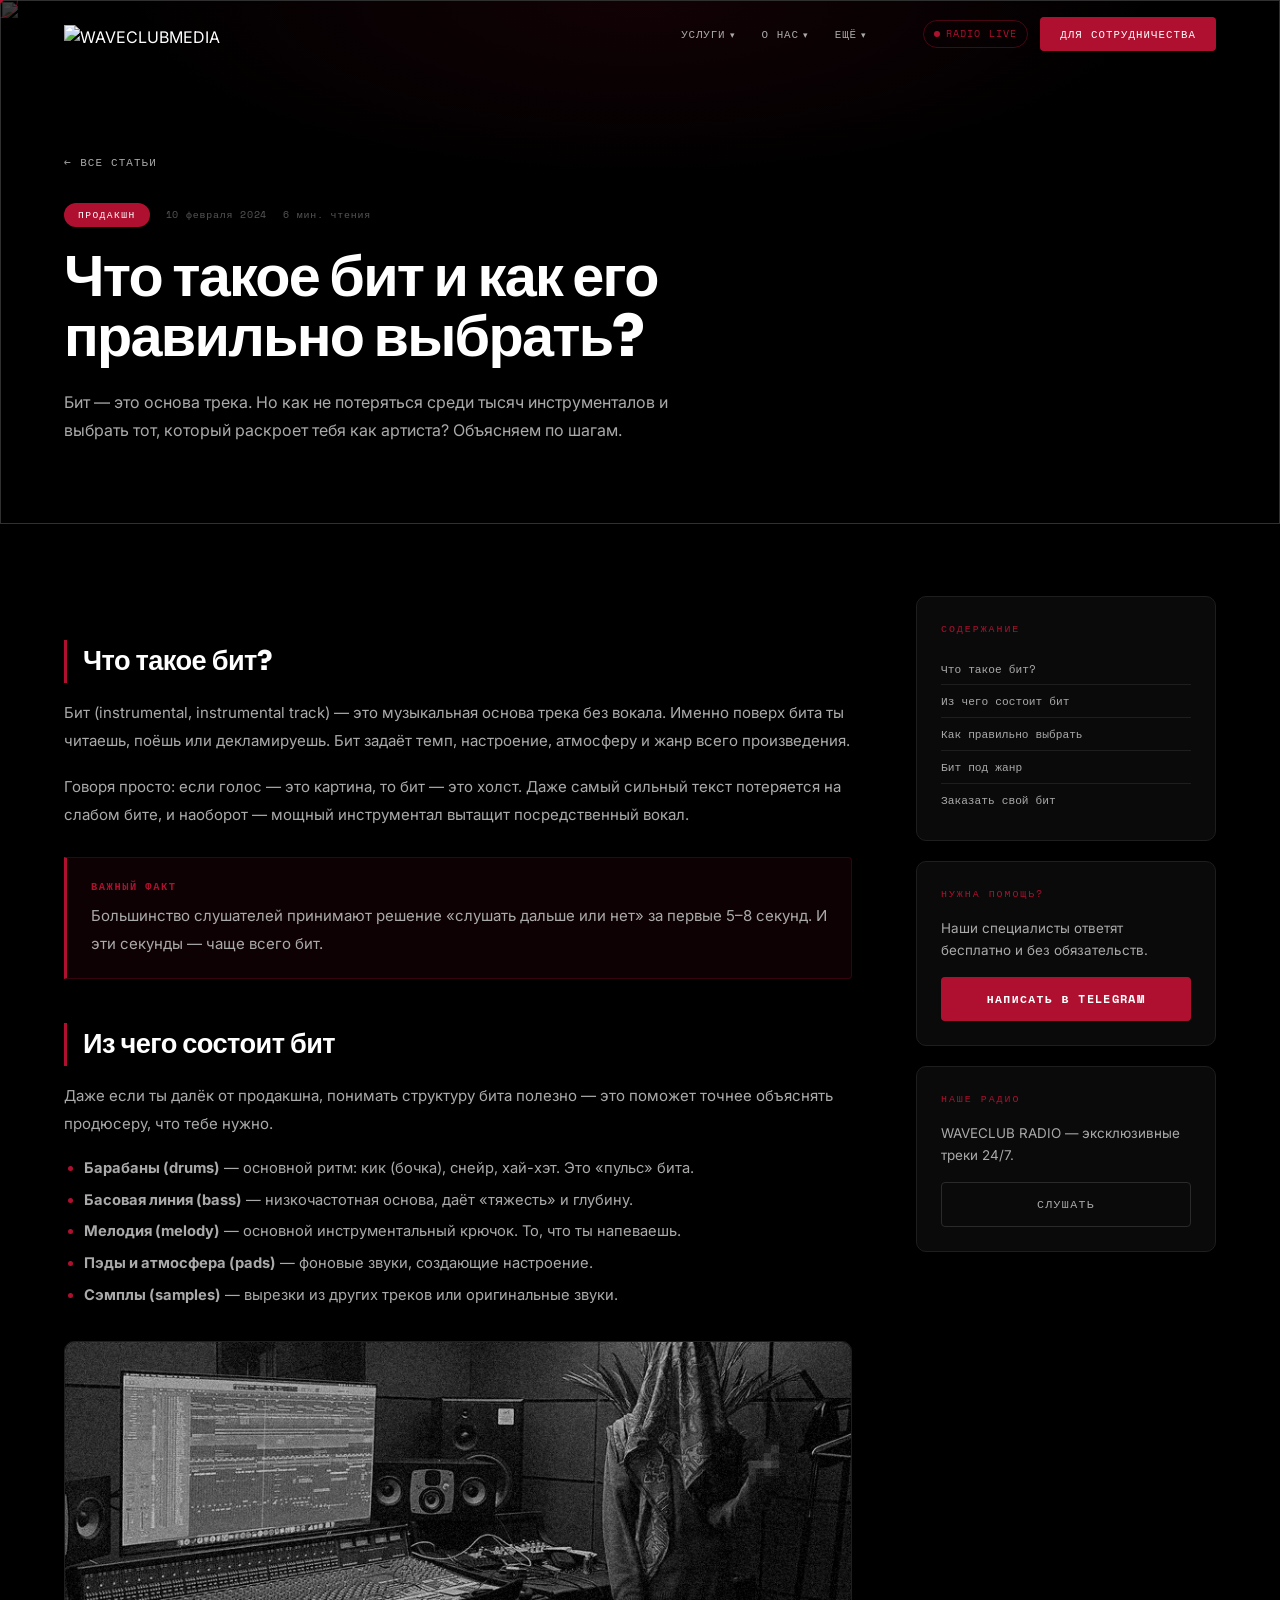
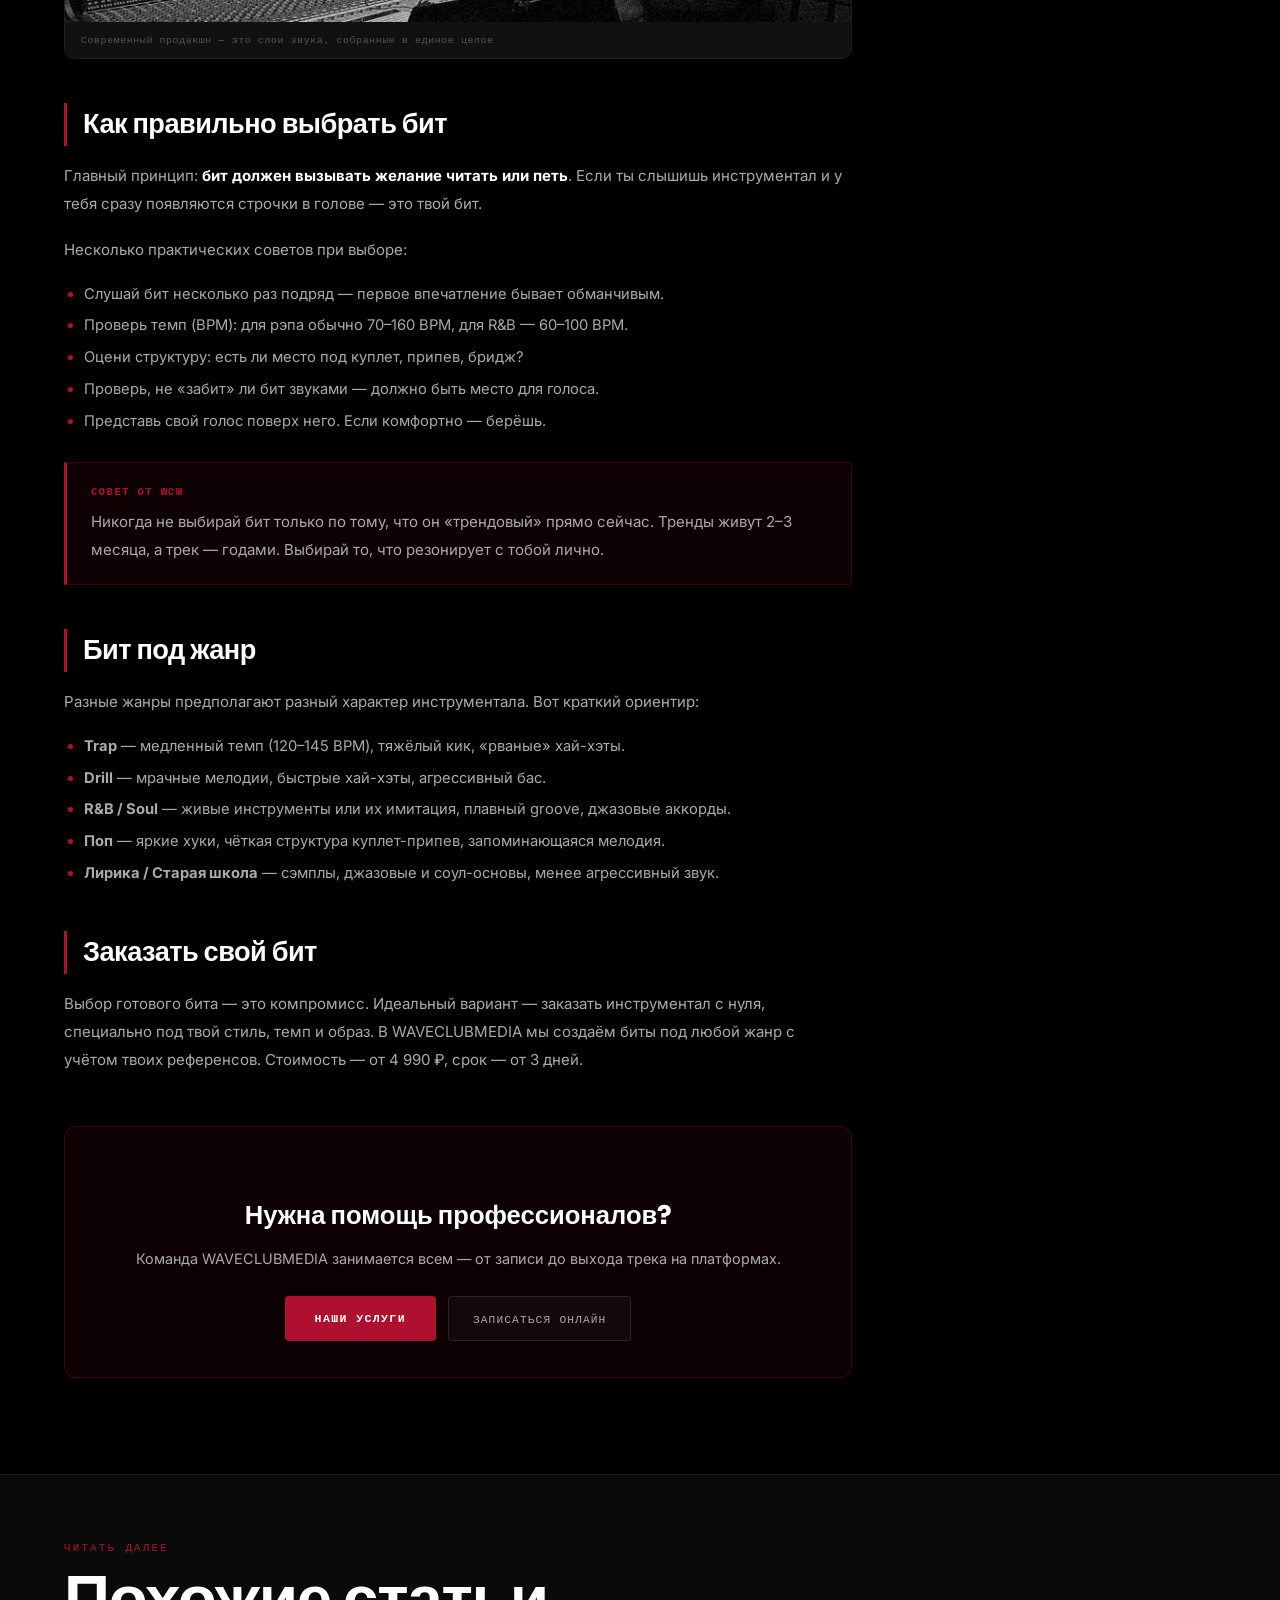
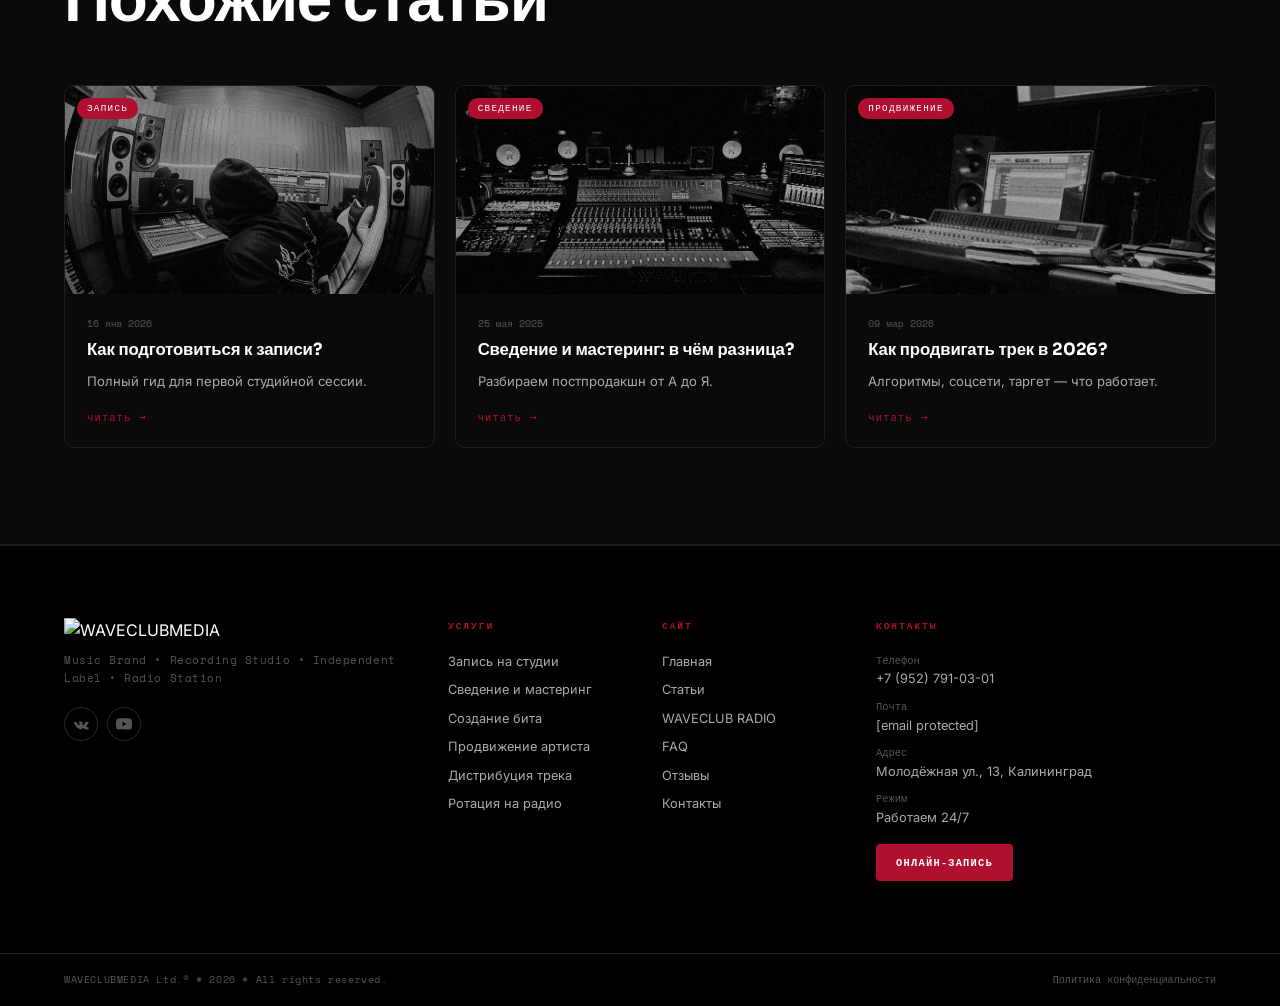
==== commit 13f43536: "Update article-beat.html" ====
--- a/article-beat.html
+++ b/article-beat.html
@@ -12,6 +12,8 @@
   <title>Что такое бит и как его правильно выбрать? — WAVECLUBMEDIA</title>
   <meta name="description" content="Разбираем что такое бит, из чего он состоит и как выбрать инструментал, который подойдёт именно твоему стилю.">
 </head>
+  <div class="cursor-dot" id="cursorDot"></div>
+<div class="cursor-ring" id="cursorRing"></div>
 <body>
 <nav class="navbar" id="navbar">
   <div class="nav-wrap">
@@ -77,7 +79,7 @@
           <svg width="18" height="18" viewBox="0 0 24 24" fill="currentColor"><path d="M11.944 0A12 12 0 0 0 0 12a12 12 0 0 0 12 12 12 12 0 0 0 12-12A12 12 0 0 0 12 0zm4.962 7.224c.1-.002.321.023.465.14a.506.506 0 0 1 .171.325c.016.093.036.306.02.472-.18 1.898-.962 6.502-1.36 8.627-.168.9-.499 1.201-.82 1.23-.696.065-1.225-.46-1.9-.902-1.056-.693-1.653-1.124-2.678-1.8-1.185-.78-.417-1.21.258-1.91.177-.184 3.247-2.977 3.307-3.23.007-.032.014-.15-.056-.212s-.174-.041-.249-.024c-.106.024-1.793 1.14-5.061 3.345-.48.33-.913.49-1.302.48-.428-.008-1.252-.241-1.865-.44-.752-.245-1.349-.374-1.297-.789.027-.216.325-.437.893-.663 3.498-1.524 5.83-2.529 6.998-3.014 3.332-1.386 4.025-1.627 4.476-1.635z"/></svg>
         </a>
         <a href="https://vk.me/waveclubmedia" target="_blank" class="mob-soc">
-          <svg width="24" height="24" viewBox="0 0 24 24" fill="currentColor">
+       <svg width="24" height="24" viewBox="0 0 24 24" fill="currentColor">
   <g transform="scale(1.25) translate(-2.5 -2.5)">
     <path d="M12.785 16.241h-.718s-1.584.086-2.98-1.18C7.567 13.64 6.19 10.9 6.19 10.9s-.075-.178.006-.266c.09-.099.334-.104.334-.104l1.718-.011s.162.022.28.098c.097.064.15.185.15.185s.278.623.646 1.188c.718 1.101 1.053 1.342 1.297 1.22.356-.178.249-1.574.249-1.574s.007-.507-.183-.732c-.147-.173-.425-.224-.549-.239-.101-.013.064-.248.278-.353.322-.158.889-.167 1.557-.161.52.004.67.034.872.08.485.112.467.456.435 1.199-.01.21-.02.457-.02.741 0 .079-.016.942.242 1.122.131.09.452.013 1.252-1.206.382-.579.669-1.263.669-1.263s.063-.12.16-.184c.099-.066.234-.046.234-.046l1.807-.011s.542-.067.63.158c.092.236-.206.786-.962 1.666-.711.83-1.055 1.136-1.026 1.406.02.2.247.382.69.736.92.737 1.167 1.122 1.224 1.212l.011.018c.45.654-.498.706-.498.706l-1.604.02s-.345.06-.802-.208c-.239-.14-.473-.37-.701-.595-.35-.345-.673-.664-.955-.586-.484.133-.469.968-.469.968s.003.18-.099.275c-.111.103-.329.122-.329.122z"/>
   </g>
@@ -92,7 +94,7 @@
   </div>
 </nav>
 <section class="page-hero">
-  <div class="page-hero-bg"><img src="https://images.unsplash.com/photo-1511379938547-c1f69419868d?w=1600&q=80" alt=""></div>
+  <div class="page-hero-bg"><img src=13.jpg" alt=""></div>
   <div class="container">
     <div class="page-hero-content">
       <a href="articles.html" class="back-btn anim">&larr; Все статьи</a>
@@ -125,7 +127,7 @@
   <li><strong>Сэмплы (samples)</strong> — вырезки из других треков или оригинальные звуки.</li>
 </ul>
 <figure class="article-img-block">
-  <img src="https://images.unsplash.com/photo-1598488035139-bdbb2231ce04?w=900&q=85" alt="Продакшн бита">
+  <img src="14.jpg" alt="Продакшн бита">
   <figcaption>Современный продакшн — это слои звука, собранные в единое целое</figcaption>
 </figure>
 
@@ -174,14 +176,14 @@
   <div class="container">
     <div class="sec-head"><span class="stag">Читать далее</span><h2 class="stitle">Похожие статьи</h2></div>
     <div class="related-grid"><article class="acard anim" data-delay="0.05">
-      <div class="acard-img"><img src="https://images.unsplash.com/photo-1493225457124-a3eb161ffa5f?w=500&q=80" alt=""><span class="acard-cat">Запись</span></div>
-      <div class="acard-body"><span class="acard-date">15 янв 2024</span><h3 class="acard-title">Как подготовиться к записи?</h3><p class="acard-excerpt">Полный гид для первой студийной сессии.</p><a href="article-recording.html" class="acard-link">читать &rarr;</a></div>
+      <div class="acard-img"><img src="9.jpg" alt=""><span class="acard-cat">Запись</span></div>
+      <div class="acard-body"><span class="acard-date">16 янв 2026</span><h3 class="acard-title">Как подготовиться к записи?</h3><p class="acard-excerpt">Полный гид для первой студийной сессии.</p><a href="article-recording.html" class="acard-link">читать &rarr;</a></div>
     </article><article class="acard anim" data-delay="0.1">
-      <div class="acard-img"><img src="https://images.unsplash.com/photo-1598488035139-bdbb2231ce04?w=500&q=80" alt=""><span class="acard-cat">Сведение</span></div>
-      <div class="acard-body"><span class="acard-date">3 мар 2024</span><h3 class="acard-title">Сведение и мастеринг: в чём разница?</h3><p class="acard-excerpt">Разбираем постпродакшн от А до Я.</p><a href="article-mixing.html" class="acard-link">читать &rarr;</a></div>
+      <div class="acard-img"><img src="10.jpg" alt=""><span class="acard-cat">Сведение</span></div>
+      <div class="acard-body"><span class="acard-date">25 мая 2025</span><h3 class="acard-title">Сведение и мастеринг: в чём разница?</h3><p class="acard-excerpt">Разбираем постпродакшн от А до Я.</p><a href="article-mixing.html" class="acard-link">читать &rarr;</a></div>
     </article><article class="acard anim" data-delay="0.15">
-      <div class="acard-img"><img src="https://images.unsplash.com/photo-1459749411175-04bf5292ceea?w=500&q=80" alt=""><span class="acard-cat">Продвижение</span></div>
-      <div class="acard-body"><span class="acard-date">20 апр 2024</span><h3 class="acard-title">Как продвигать трек в 2024?</h3><p class="acard-excerpt">Алгоритмы, соцсети, таргет — что работает.</p><a href="article-promo.html" class="acard-link">читать &rarr;</a></div>
+      <div class="acard-img"><img src="11.jpg" alt=""><span class="acard-cat">Продвижение</span></div>
+      <div class="acard-body"><span class="acard-date">09 мар 2026</span><h3 class="acard-title">Как продвигать трек в 2026?</h3><p class="acard-excerpt">Алгоритмы, соцсети, таргет — что работает.</p><a href="article-promo.html" class="acard-link">читать &rarr;</a></div>
     </article></div>
   </div>
 </section>
@@ -193,12 +195,13 @@
           <img src="https://raw.githubusercontent.com/mrgrayyooo/wcm/refs/heads/main/Title%202.png" alt="WAVECLUBMEDIA" class="foot-logo">
           <p class="foot-tagline">Music Brand &bull; Recording Studio &bull; Independent Label &bull; Radio Station</p>
           <div class="foot-socs">
-            <a href="https://t.me/waveclubmedia" target="_blank" class="foot-soc" aria-label="Telegram"><svg width="16" height="16" viewBox="0 0 24 24" fill="currentColor"><path d="M11.944 0A12 12 0 0 0 0 12a12 12 0 0 0 12 12 12 12 0 0 0 12-12A12 12 0 0 0 12 0zm4.962 7.224c.1-.002.321.023.465.14a.506.506 0 0 1 .171.325c.016.093.036.306.02.472-.18 1.898-.962 6.502-1.36 8.627-.168.9-.499 1.201-.82 1.23-.696.065-1.225-.46-1.9-.902-1.056-.693-1.653-1.124-2.678-1.8-1.185-.78-.417-1.21.258-1.91.177-.184 3.247-2.977 3.307-3.23.007-.032.014-.15-.056-.212s-.174-.041-.249-.024c-.106.024-1.793 1.14-5.061 3.345-.48.33-.913.49-1.302.48-.428-.008-1.252-.241-1.865-.44-.752-.245-1.349-.374-1.297-.789.027-.216.325-.437.893-.663 3.498-1.524 5.83-2.529 6.998-3.014 3.332-1.386 4.025-1.627 4.476-1.635z"/></svg></a>
-            <svg width="24" height="24" viewBox="0 0 24 24" fill="currentColor">
+            <a href="https://vk.me/waveclubmedia" target="_blank" class="foot-soc">
+       <svg width="24" height="24" viewBox="0 0 24 24" fill="currentColor">
   <g transform="scale(1.25) translate(-2.5 -2.5)">
     <path d="M12.785 16.241h-.718s-1.584.086-2.98-1.18C7.567 13.64 6.19 10.9 6.19 10.9s-.075-.178.006-.266c.09-.099.334-.104.334-.104l1.718-.011s.162.022.28.098c.097.064.15.185.15.185s.278.623.646 1.188c.718 1.101 1.053 1.342 1.297 1.22.356-.178.249-1.574.249-1.574s.007-.507-.183-.732c-.147-.173-.425-.224-.549-.239-.101-.013.064-.248.278-.353.322-.158.889-.167 1.557-.161.52.004.67.034.872.08.485.112.467.456.435 1.199-.01.21-.02.457-.02.741 0 .079-.016.942.242 1.122.131.09.452.013 1.252-1.206.382-.579.669-1.263.669-1.263s.063-.12.16-.184c.099-.066.234-.046.234-.046l1.807-.011s.542-.067.63.158c.092.236-.206.786-.962 1.666-.711.83-1.055 1.136-1.026 1.406.02.2.247.382.69.736.92.737 1.167 1.122 1.224 1.212l.011.018c.45.654-.498.706-.498.706l-1.604.02s-.345.06-.802-.208c-.239-.14-.473-.37-.701-.595-.35-.345-.673-.664-.955-.586-.484.133-.469.968-.469.968s.003.18-.099.275c-.111.103-.329.122-.329.122z"/>
   </g>
 </svg>
+        </a>
             <a href="https://youtube.com/@waveclubmedia" target="_blank" class="foot-soc" aria-label="YouTube"><svg width="16" height="16" viewBox="0 0 24 24" fill="currentColor"><path d="M23.498 6.186a3.016 3.016 0 0 0-2.122-2.136C19.505 3.545 12 3.545 12 3.545s-7.505 0-9.377.505A3.017 3.017 0 0 0 .502 6.186C0 8.07 0 12 0 12s0 3.93.502 5.814a3.016 3.016 0 0 0 2.122 2.136c1.871.505 9.376.505 9.376.505s7.505 0 9.377-.505a3.015 3.015 0 0 0 2.122-2.136C24 15.93 24 12 24 12s0-3.93-.502-5.814zM9.545 15.568V8.432L15.818 12l-6.273 3.568z"/></svg></a>
           </div>
         </div>
@@ -236,7 +239,7 @@
   <div class="foot-bar">
     <div class="container">
       <div class="foot-bar-inner">
-        <span>WAVECLUBMEDIA Ltd.&mdash; &copy; 2026 All rights reserved.</span>
+        <span>WAVECLUBMEDIA Ltd.&copy * 2026 * All rights reserved.</span>
         <div class="foot-legal">
           <a href="index.html#" onclick="return false">&#1055;&#1086;&#1083;&#1080;&#1090;&#1080;&#1082;&#1072; &#1082;&#1086;&#1085;&#1092;&#1080;&#1076;&#1077;&#1085;&#1094;&#1080;&#1072;&#1083;&#1100;&#1085;&#1086;&#1089;&#1090;&#1080;</a>
         </div>
@@ -272,4 +275,46 @@
   if(cm) cm.addEventListener('click',function(){ window.location='index.html#contacts'; });
 })();
 </script>
-</body></html>+<script>
+/* ── CUSTOM CURSOR ── */
+(function(){
+  var dot  = document.getElementById('cursorDot');
+  var ring = document.getElementById('cursorRing');
+  if(!dot || !ring) return;
+
+  // Мышь с телефона / планшета — не запускаем
+  if(window.matchMedia('(pointer: coarse)').matches) return;
+
+  var mouseX = 0, mouseY = 0;   // позиция мыши
+  var ringX  = 0, ringY  = 0;   // позиция кольца (с лагом)
+
+  // Точка — моментально
+  document.addEventListener('mousemove', function(e){
+    mouseX = e.clientX;
+    mouseY = e.clientY;
+    dot.style.left = mouseX + 'px';
+    dot.style.top  = mouseY + 'px';
+  });
+
+  // Кольцо — с плавным лагом через requestAnimationFrame
+  function animateRing(){
+    ringX += (mouseX - ringX) * 0.12;
+    ringY += (mouseY - ringY) * 0.12;
+    ring.style.left = ringX + 'px';
+    ring.style.top  = ringY + 'px';
+    requestAnimationFrame(animateRing);
+  }
+  animateRing();
+
+  // Курсор исчезает когда мышь уходит за пределы окна
+  document.addEventListener('mouseleave', function(){
+    dot.style.opacity  = '0';
+    ring.style.opacity = '0';
+  });
+  document.addEventListener('mouseenter', function(){
+    dot.style.opacity  = '1';
+    ring.style.opacity = '1';
+  });
+})();
+</script>
+</body></html>
--- a/styles.css
+++ b/styles.css
@@ -88,7 +88,7 @@
 /* ── NAVBAR ── */
 .navbar{position:fixed;top:0;left:0;right:0;z-index:1000;transition:background var(--tr),border-color var(--tr),backdrop-filter var(--tr);border-bottom:1px solid transparent}
 .navbar.scrolled{background:rgba(0,0,0,.93);border-bottom-color:var(--brd);backdrop-filter:blur(24px);box-shadow:0 4px 30px rgba(0,0,0,.5)}
-.nav-wrap{max-width:1200px;margin:0 auto;padding:0 24px;height:var(--nav);display:flex;align-items:center;gap:24px}
+.nav-wrap{max-width:1200px;margin:0 auto;padding:0 24px;height:var(--nav);display:flex;align-items:center;gap:24px;justify-content:space-between}
 .nav-logo{display:flex;align-items:center;flex-shrink:0}
 .logo-wide{max-width:200px;width:100%;height:auto;max-height:19px;object-fit:contain}
 .logo-sq{height:34px;width:34px;object-fit:contain;display:none}
@@ -283,7 +283,7 @@
 /* ── REVIEWS ── */
 .rev-wrap{overflow:hidden;margin-bottom:28px}
 .rev-track{display:flex;gap:20px;transition:transform .5s cubic-bezier(.4,0,.2,1)}
-.rev-card{min-width:calc((100% - 40px)/3);background:var(--bg2);border:1px solid var(--brd);border-radius:var(--r2);padding:32px 28px;flex-shrink:0;transition:var(--tr)}
+.rev-card{background:var(--bg2);border:1px solid var(--brd);border-radius:var(--r2);padding:32px 28px;flex-shrink:0;transition:var(--tr)}
 .rev-card:hover{border-color:rgba(176,16,48,.3)}
 .rev-q{font-family:var(--fd);font-size:3.5rem;font-weight:800;color:var(--red);opacity:.2;line-height:.8;margin-bottom:10px}
 .rev-txt{font-size:.88rem;color:var(--sub);line-height:1.7;margin-bottom:20px;font-style:italic}
@@ -421,6 +421,7 @@
   .gal-wide{grid-column:span 2}
 }
 @media(max-width:900px){
+   .nav-right{margin-left:auto;}
   .nav-links{display:none}
   .burger{display:flex}
   .mob-menu{display:block}
@@ -465,3 +466,326 @@
   .hero-sub{display:flex;flex-direction:column;align-items:center;gap:3px}
   .sep{display:none}
 }
+
+/* ── CUSTOM CURSOR ── */
+* { cursor: none !important; }
+
+.cursor-dot {
+  position: fixed;
+  width: 6px;
+  height: 6px;
+  background: #b01030;
+  border-radius: 50%;
+  pointer-events: none;
+  z-index: 99999;
+  transform: translate(-50%, -50%);
+  transition: transform 0.1s ease, width 0.2s ease, height 0.2s ease, background 0.2s ease;
+}
+
+.cursor-ring {
+  position: fixed;
+  width: 36px;
+  height: 36px;
+  border: 1.5px solid rgba(176, 16, 48, 0.6);
+  border-radius: 50%;
+  pointer-events: none;
+  z-index: 99998;
+  transform: translate(-50%, -50%);
+  transition: width 0.25s ease, height 0.25s ease, border-color 0.25s ease, background 0.25s ease;
+}
+
+/* Курсор увеличивается при наведении на кнопки и ссылки */
+body:has(a:hover) .cursor-ring,
+body:has(button:hover) .cursor-ring {
+  width: 56px;
+  height: 56px;
+  border-color: rgba(176, 16, 48, 0.9);
+  background: rgba(176, 16, 48, 0.06);
+}
+
+body:has(a:hover) .cursor-dot,
+body:has(button:hover) .cursor-dot {
+  width: 4px;
+  height: 4px;
+  background: #fff;
+}
+
+/* На мобильных скрываем — там нет курсора */
+@media (pointer: coarse) {
+  .cursor-dot, .cursor-ring { display: none; }
+  * { cursor: auto !important; }
+}
+
+/* ── PRELOADER ── */
+.preloader {
+  position: fixed;
+  inset: 0;
+  background: #000;
+  z-index: 999999;
+  display: flex;
+  align-items: center;
+  justify-content: center;
+  transition: opacity 0.6s ease, visibility 0.6s ease;
+}
+
+.preloader.hidden {
+  opacity: 0;
+  visibility: hidden;
+}
+
+.preloader-inner {
+  display: flex;
+  flex-direction: column;
+  align-items: center;
+  gap: 28px;
+}
+
+.preloader-logo {
+  width: 72px;
+  height: 72px;
+  border-radius: 50%;
+  border: 2px solid rgba(176,16,48,0.4);
+  padding: 8px;
+  animation: preloader-pulse 1.5s ease-in-out infinite;
+}
+
+@keyframes preloader-pulse {
+  0%, 100% { box-shadow: 0 0 20px rgba(176,16,48,0.2); }
+  50%       { box-shadow: 0 0 50px rgba(176,16,48,0.6); }
+}
+
+.preloader-bar {
+  width: 200px;
+  height: 2px;
+  background: rgba(255,255,255,0.08);
+  border-radius: 2px;
+  overflow: hidden;
+}
+
+.preloader-fill {
+  height: 100%;
+  width: 0%;
+  background: #b01030;
+  border-radius: 2px;
+  transition: width 0.05s linear;
+}
+
+.preloader-label {
+  font-family: 'Space Mono', monospace;
+  font-size: 0.65rem;
+  letter-spacing: 0.2em;
+  color: rgba(255,255,255,0.3);
+}
+
+/* ── PARALLAX ── */
+.gal-item {
+  overflow: hidden; /* уже должно быть, но на всякий случай */
+}
+
+.gal-item img {
+  will-change: transform; /* подсказка браузеру для плавности */
+  transition: filter 0.5s; /* оставляем hover эффект */
+}
+
+/* ── HORIZONTAL RELEASES SCROLL ── */
+.rel-arrows {
+  display: flex;
+  gap: 8px;
+}
+
+.rel-arrow {
+  width: 40px;
+  height: 40px;
+  border: 1px solid #2a2a2a;
+  border-radius: 50%;
+  background: transparent;
+  color: #aaa;
+  display: flex;
+  align-items: center;
+  justify-content: center;
+  cursor: pointer;
+  transition: border-color 0.25s, color 0.25s, background 0.25s;
+  flex-shrink: 0;
+}
+
+.rel-arrow:hover {
+  border-color: #b01030;
+  color: #b01030;
+  background: rgba(176,16,48,0.06);
+}
+
+.rel-scroll-wrap {
+  position: relative;
+  overflow: hidden;
+}
+
+.rel-scroll-track {
+  display: flex;
+  gap: 16px;
+  padding: 8px 40px 24px;
+  overflow-x: auto;
+  scroll-behavior: smooth;
+  scrollbar-width: none; /* Firefox — прячем скроллбар */
+  -ms-overflow-style: none;
+  cursor: grab;
+  user-select: none;
+}
+
+/* Chrome — прячем скроллбар */
+.rel-scroll-track::-webkit-scrollbar {
+  display: none;
+}
+
+.rel-scroll-track.dragging {
+  cursor: grabbing;
+  scroll-behavior: auto;
+}
+
+.rel-scroll-item {
+  flex: 0 0 200px;
+  display: flex;
+  flex-direction: column;
+  gap: 8px;
+  transition: transform 0.25s;
+}
+
+.rel-scroll-item:hover {
+  transform: translateY(-4px);
+}
+
+.rel-scroll-item .rel-cover {
+  width: 200px;
+  height: 200px;
+  border-radius: 8px;
+  overflow: hidden;
+  border: 1px solid #1e1e1e;
+  background: #111;
+  flex-shrink: 0;
+  transition: box-shadow 0.3s;
+}
+
+.rel-scroll-item:hover .rel-cover {
+  box-shadow: 0 12px 40px rgba(0,0,0,0.6);
+  border-color: rgba(176,16,48,0.3);
+}
+
+.rel-scroll-item .rel-cover img {
+  width: 100%;
+  height: 100%;
+  object-fit: cover;
+  transition: transform 0.4s;
+}
+
+.rel-scroll-item:hover .rel-cover img {
+  transform: scale(1.05);
+}
+
+.rel-scroll-name {
+  font-family: 'Space Mono', monospace;
+  font-size: 0.62rem;
+  letter-spacing: 0.1em;
+  text-transform: uppercase;
+  color: #b01030;
+  margin-top: 4px;
+}
+
+.rel-scroll-title {
+  font-family: 'Sora', sans-serif;
+  font-size: 0.82rem;
+  font-weight: 600;
+  color: #aaa;
+  white-space: nowrap;
+  overflow: hidden;
+  text-overflow: ellipsis;
+}
+
+/* Градиенты по краям */
+.rel-fade-left,
+.rel-fade-right {
+  position: absolute;
+  top: 0; bottom: 0;
+  width: 80px;
+  pointer-events: none;
+  z-index: 2;
+}
+
+.rel-fade-left {
+  left: 0;
+  background: linear-gradient(to right, #0a0a0a, transparent);
+}
+
+.rel-fade-right {
+  right: 0;
+  background: linear-gradient(to left, #0a0a0a, transparent);
+}
+
+/* На телефоне — немного меньше карточки */
+@media(max-width:680px){
+  .rel-scroll-item { flex: 0 0 160px; }
+  .rel-scroll-item .rel-cover { width: 160px; height: 160px; }
+}
+
+/* ── FLOATING BUTTON ── */
+.float-btn {
+  position: fixed;
+  bottom: 32px;
+  right: 32px;
+  z-index: 9000;
+  display: flex;
+  align-items: center;
+  gap: 8px;
+  padding: 14px 22px;
+  background: #b01030;
+  color: #fff;
+  font-family: 'Space Mono', monospace;
+  font-size: 0.68rem;
+  letter-spacing: 0.12em;
+  text-transform: uppercase;
+  border: none;
+  border-radius: 40px;
+  cursor: pointer;
+  box-shadow: 0 8px 32px rgba(176,16,48,0.45);
+  opacity: 0;
+  visibility: hidden;
+  transform: translateY(16px);
+  transition: bottom 0.4s cubic-bezier(.4,0,.2,1),
+              opacity 0.35s ease,
+              visibility 0.35s ease,
+              transform 0.35s ease,
+              background 0.25s ease,
+              box-shadow 0.25s ease;
+}
+.float-btn.visible {
+  opacity: 1;
+  visibility: visible;
+  transform: translateY(0);
+}
+.float-btn.banner-up {
+  bottom: 90px;
+}
+.float-btn:hover {
+  background: #8b0020;
+  box-shadow: 0 12px 40px rgba(176,16,48,0.6);
+  transform: translateY(-2px);
+}
+.float-btn:active {
+  transform: translateY(0);
+}
+@media(max-width:680px){
+  .float-btn span { display: none; }
+  .float-btn { padding: 14px; border-radius: 50%; bottom: 24px; right: 24px; }
+  .float-btn.banner-up { bottom: 86px; }
+}
+
+/* ── PWA BANNER ── */
+.pwa-banner{position:fixed;bottom:0;left:0;right:0;z-index:8999;background:rgba(8,8,8,.97);border-top:1px solid #1e1e1e;backdrop-filter:blur(20px);transform:translateY(100%);transition:transform .4s cubic-bezier(.4,0,.2,1)}
+.pwa-banner.show{transform:translateY(0)}
+.pwa-banner-inner{max-width:600px;margin:0 auto;padding:16px 20px;display:flex;align-items:center;gap:14px}
+.pwa-banner-text{flex:1;min-width:0;display:flex;flex-direction:column;gap:2px}
+.pwa-banner-text strong{font-family:'Sora',sans-serif;font-size:.82rem;font-weight:700;color:#fff}
+.pwa-banner-text span{font-family:'Space Mono',monospace;font-size:.6rem;color:#666;letter-spacing:.06em}
+.pwa-banner-install{padding:9px 20px;background:#b01030;color:#fff;font-family:'Space Mono',monospace;font-size:.65rem;letter-spacing:.1em;text-transform:uppercase;border:none;border-radius:4px;cursor:pointer;transition:.2s;white-space:nowrap;flex-shrink:0}
+.pwa-banner-install:hover{background:#8b0020}
+.pwa-banner-close{width:28px;height:28px;background:transparent;border:1px solid #2a2a2a;border-radius:50%;color:#555;font-size:.7rem;display:flex;align-items:center;justify-content:center;cursor:pointer;transition:.2s;flex-shrink:0}
+.pwa-banner-close:hover{border-color:#b01030;color:#b01030}
+@media(max-width:480px){.pwa-banner-text span{display:none}.pwa-banner-inner{gap:10px;padding:14px 16px}}
--- a/page-styles.css
+++ b/page-styles.css
@@ -738,3 +738,113 @@
   .related-grid { grid-template-columns: 1fr; }
   .waveform { display: none; }
 }
+
+/* ── CUSTOM CURSOR ── */
+* { cursor: none !important; }
+
+.cursor-dot {
+  position: fixed;
+  width: 6px;
+  height: 6px;
+  background: #b01030;
+  border-radius: 50%;
+  pointer-events: none;
+  z-index: 99999;
+  transform: translate(-50%, -50%);
+  transition: transform 0.1s ease, width 0.2s ease, height 0.2s ease, background 0.2s ease;
+}
+
+.cursor-ring {
+  position: fixed;
+  width: 36px;
+  height: 36px;
+  border: 1.5px solid rgba(176, 16, 48, 0.6);
+  border-radius: 50%;
+  pointer-events: none;
+  z-index: 99998;
+  transform: translate(-50%, -50%);
+  transition: width 0.25s ease, height 0.25s ease, border-color 0.25s ease, background 0.25s ease;
+}
+
+/* Курсор увеличивается при наведении на кнопки и ссылки */
+body:has(a:hover) .cursor-ring,
+body:has(button:hover) .cursor-ring {
+  width: 56px;
+  height: 56px;
+  border-color: rgba(176, 16, 48, 0.9);
+  background: rgba(176, 16, 48, 0.06);
+}
+
+body:has(a:hover) .cursor-dot,
+body:has(button:hover) .cursor-dot {
+  width: 4px;
+  height: 4px;
+  background: #fff;
+}
+
+/* На мобильных скрываем — там нет курсора */
+@media (pointer: coarse) {
+  .cursor-dot, .cursor-ring { display: none; }
+  * { cursor: auto !important; }
+}
+
+/* ── PRELOADER ── */
+.preloader {
+  position: fixed;
+  inset: 0;
+  background: #000;
+  z-index: 999999;
+  display: flex;
+  align-items: center;
+  justify-content: center;
+  transition: opacity 0.6s ease, visibility 0.6s ease;
+}
+
+.preloader.hidden {
+  opacity: 0;
+  visibility: hidden;
+}
+
+.preloader-inner {
+  display: flex;
+  flex-direction: column;
+  align-items: center;
+  gap: 28px;
+}
+
+.preloader-logo {
+  width: 72px;
+  height: 72px;
+  border-radius: 50%;
+  border: 2px solid rgba(176,16,48,0.4);
+  padding: 8px;
+  animation: preloader-pulse 1.5s ease-in-out infinite;
+}
+
+@keyframes preloader-pulse {
+  0%, 100% { box-shadow: 0 0 20px rgba(176,16,48,0.2); }
+  50%       { box-shadow: 0 0 50px rgba(176,16,48,0.6); }
+}
+
+.preloader-bar {
+  width: 200px;
+  height: 2px;
+  background: rgba(255,255,255,0.08);
+  border-radius: 2px;
+  overflow: hidden;
+}
+
+.preloader-fill {
+  height: 100%;
+  width: 0%;
+  background: #b01030;
+  border-radius: 2px;
+  transition: width 0.05s linear;
+}
+
+.preloader-label {
+  font-family: 'Space Mono', monospace;
+  font-size: 0.65rem;
+  letter-spacing: 0.2em;
+  color: rgba(255,255,255,0.3);
+}
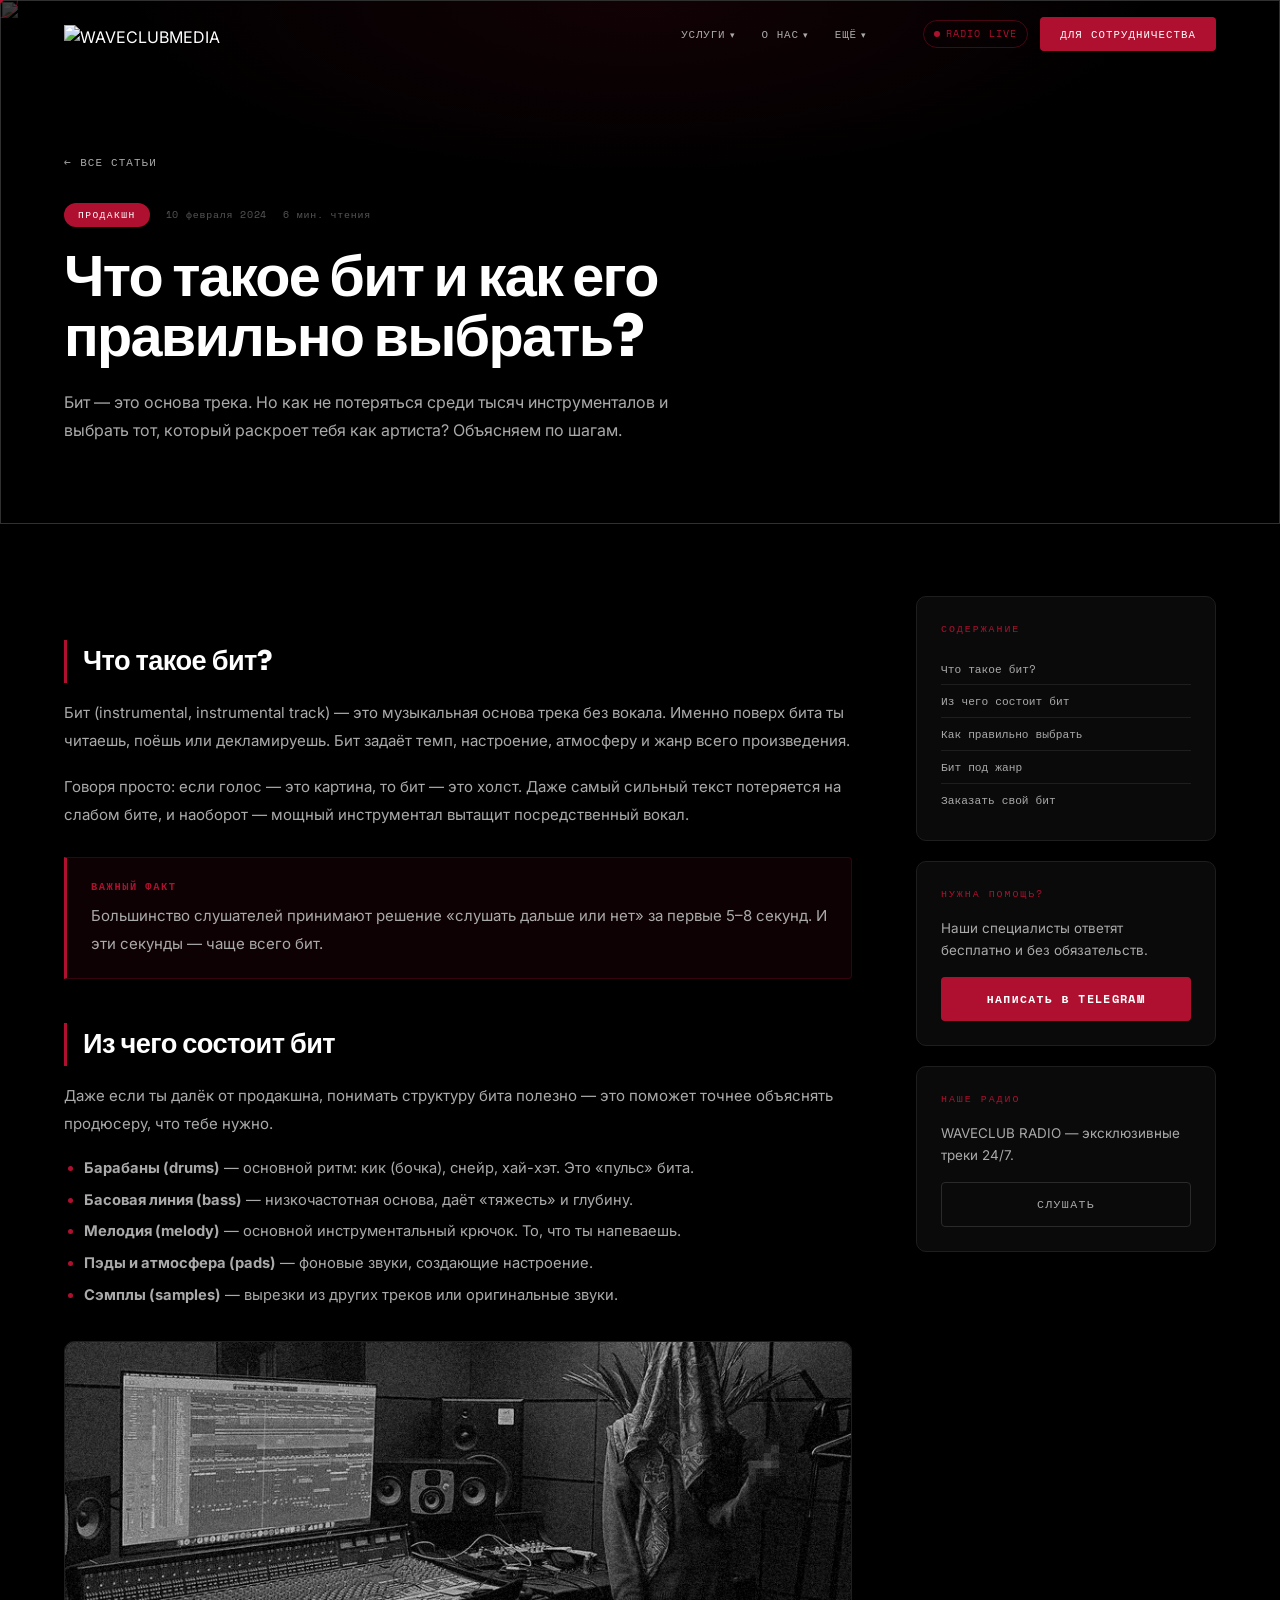
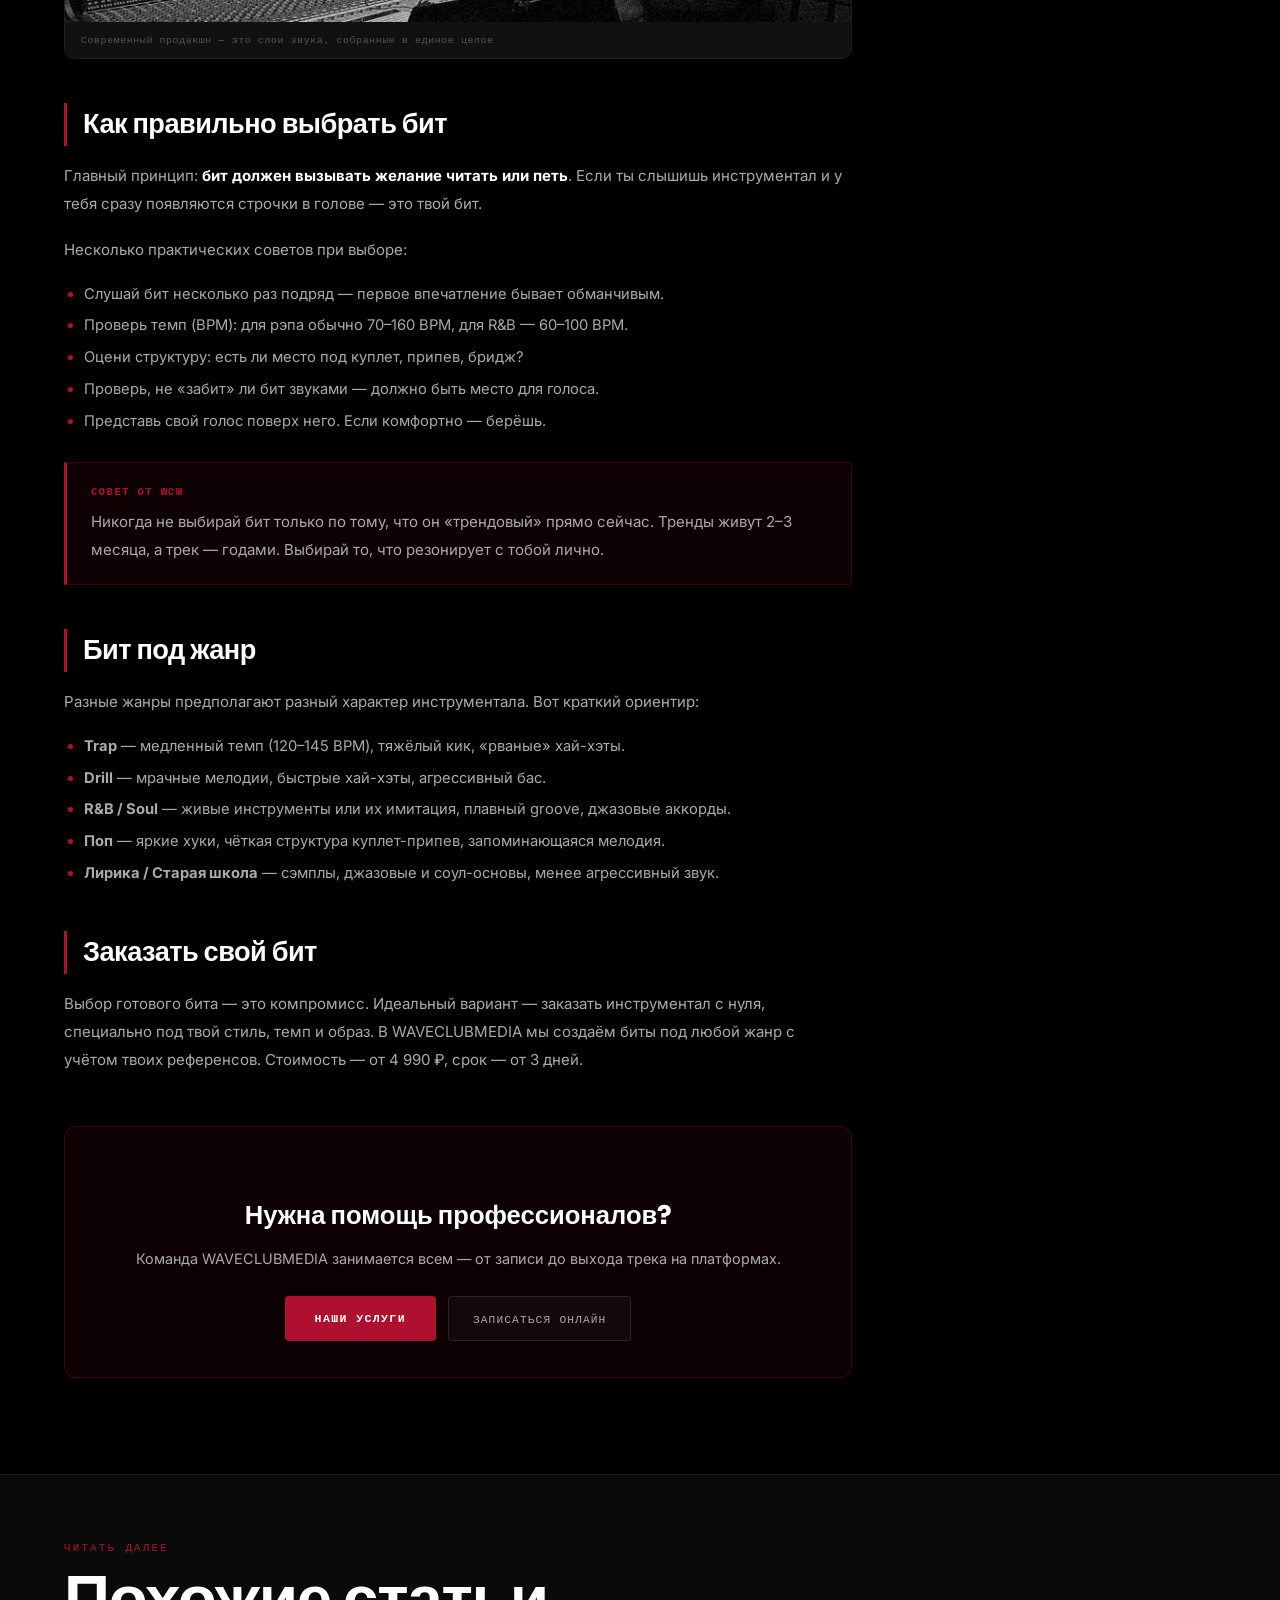
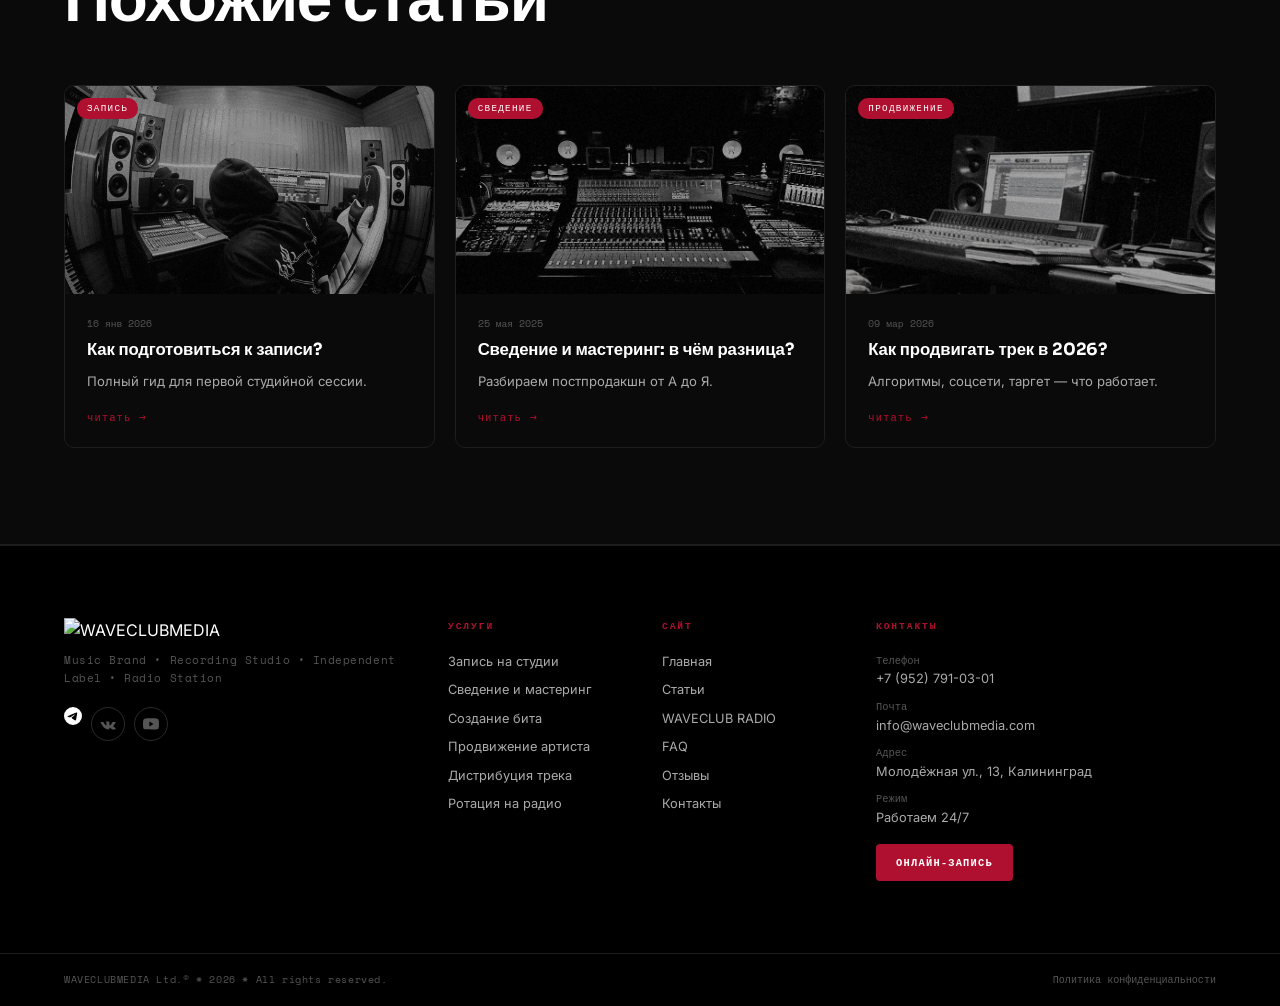
==== commit 773efa87: "Update article-beat.html" ====
--- a/article-beat.html
+++ b/article-beat.html
@@ -195,6 +195,9 @@
           <img src="https://raw.githubusercontent.com/mrgrayyooo/wcm/refs/heads/main/Title%202.png" alt="WAVECLUBMEDIA" class="foot-logo">
           <p class="foot-tagline">Music Brand &bull; Recording Studio &bull; Independent Label &bull; Radio Station</p>
           <div class="foot-socs">
+            <a href="https://t.me/waveclubmedia" target="_blank" class="foo-soc">
+          <svg width="18" height="18" viewBox="0 0 24 24" fill="currentColor"><path d="M11.944 0A12 12 0 0 0 0 12a12 12 0 0 0 12 12 12 12 0 0 0 12-12A12 12 0 0 0 12 0zm4.962 7.224c.1-.002.321.023.465.14a.506.506 0 0 1 .171.325c.016.093.036.306.02.472-.18 1.898-.962 6.502-1.36 8.627-.168.9-.499 1.201-.82 1.23-.696.065-1.225-.46-1.9-.902-1.056-.693-1.653-1.124-2.678-1.8-1.185-.78-.417-1.21.258-1.91.177-.184 3.247-2.977 3.307-3.23.007-.032.014-.15-.056-.212s-.174-.041-.249-.024c-.106.024-1.793 1.14-5.061 3.345-.48.33-.913.49-1.302.48-.428-.008-1.252-.241-1.865-.44-.752-.245-1.349-.374-1.297-.789.027-.216.325-.437.893-.663 3.498-1.524 5.83-2.529 6.998-3.014 3.332-1.386 4.025-1.627 4.476-1.635z"/></svg>
+        </a>
             <a href="https://vk.me/waveclubmedia" target="_blank" class="foot-soc">
        <svg width="24" height="24" viewBox="0 0 24 24" fill="currentColor">
   <g transform="scale(1.25) translate(-2.5 -2.5)">
@@ -226,7 +229,7 @@
         <div class="foot-contacts">
           <h4>&#1050;&#1086;&#1085;&#1090;&#1072;&#1082;&#1090;&#1099;</h4>
           <p><span>&#1058;&#1077;&#1083;&#1077;&#1092;&#1086;&#1085;</span><a href="tel:+79527910301">+7 (952) 791-03-01</a></p>
-          <p><span>&#1055;&#1086;&#1095;&#1090;&#1072;</span><a href="/cdn-cgi/l/email-protection#f0999e969fb087918695939c85929d95949991de939f9d"><span class="__cf_email__" data-cfemail="4f262129200f382e392a2c233a2d222a2b262e612c2022">[email&#160;protected]</span></a></p>
+          <p><span>&#1055;&#1086;&#1095;&#1090;&#1072;</span><a href="/cdn-cgi/l/email-protection#f0999e969fb087918695939c85929d95949991de939f9d"><span class="__cf_email__" data-cfemail="4f262129200f382e392a2c233a2d222a2b262e612c2022">info@waveclubmedia.com</span></a></p>
           <p><span>&#1040;&#1076;&#1088;&#1077;&#1089;</span><a href="index.html#map-section">&#1052;&#1086;&#1083;&#1086;&#1076;&#1105;&#1078;&#1085;&#1072;&#1103; &#1091;&#1083;., 13, &#1050;&#1072;&#1083;&#1080;&#1085;&#1080;&#1085;&#1075;&#1088;&#1072;&#1076;</a></p>
           <p><span>&#1056;&#1077;&#1078;&#1080;&#1084;</span><span>&#1056;&#1072;&#1073;&#1086;&#1090;&#1072;&#1077;&#1084; 24/7</span></p>
           <div class="foot-cta-btns" style="margin-top:16px">
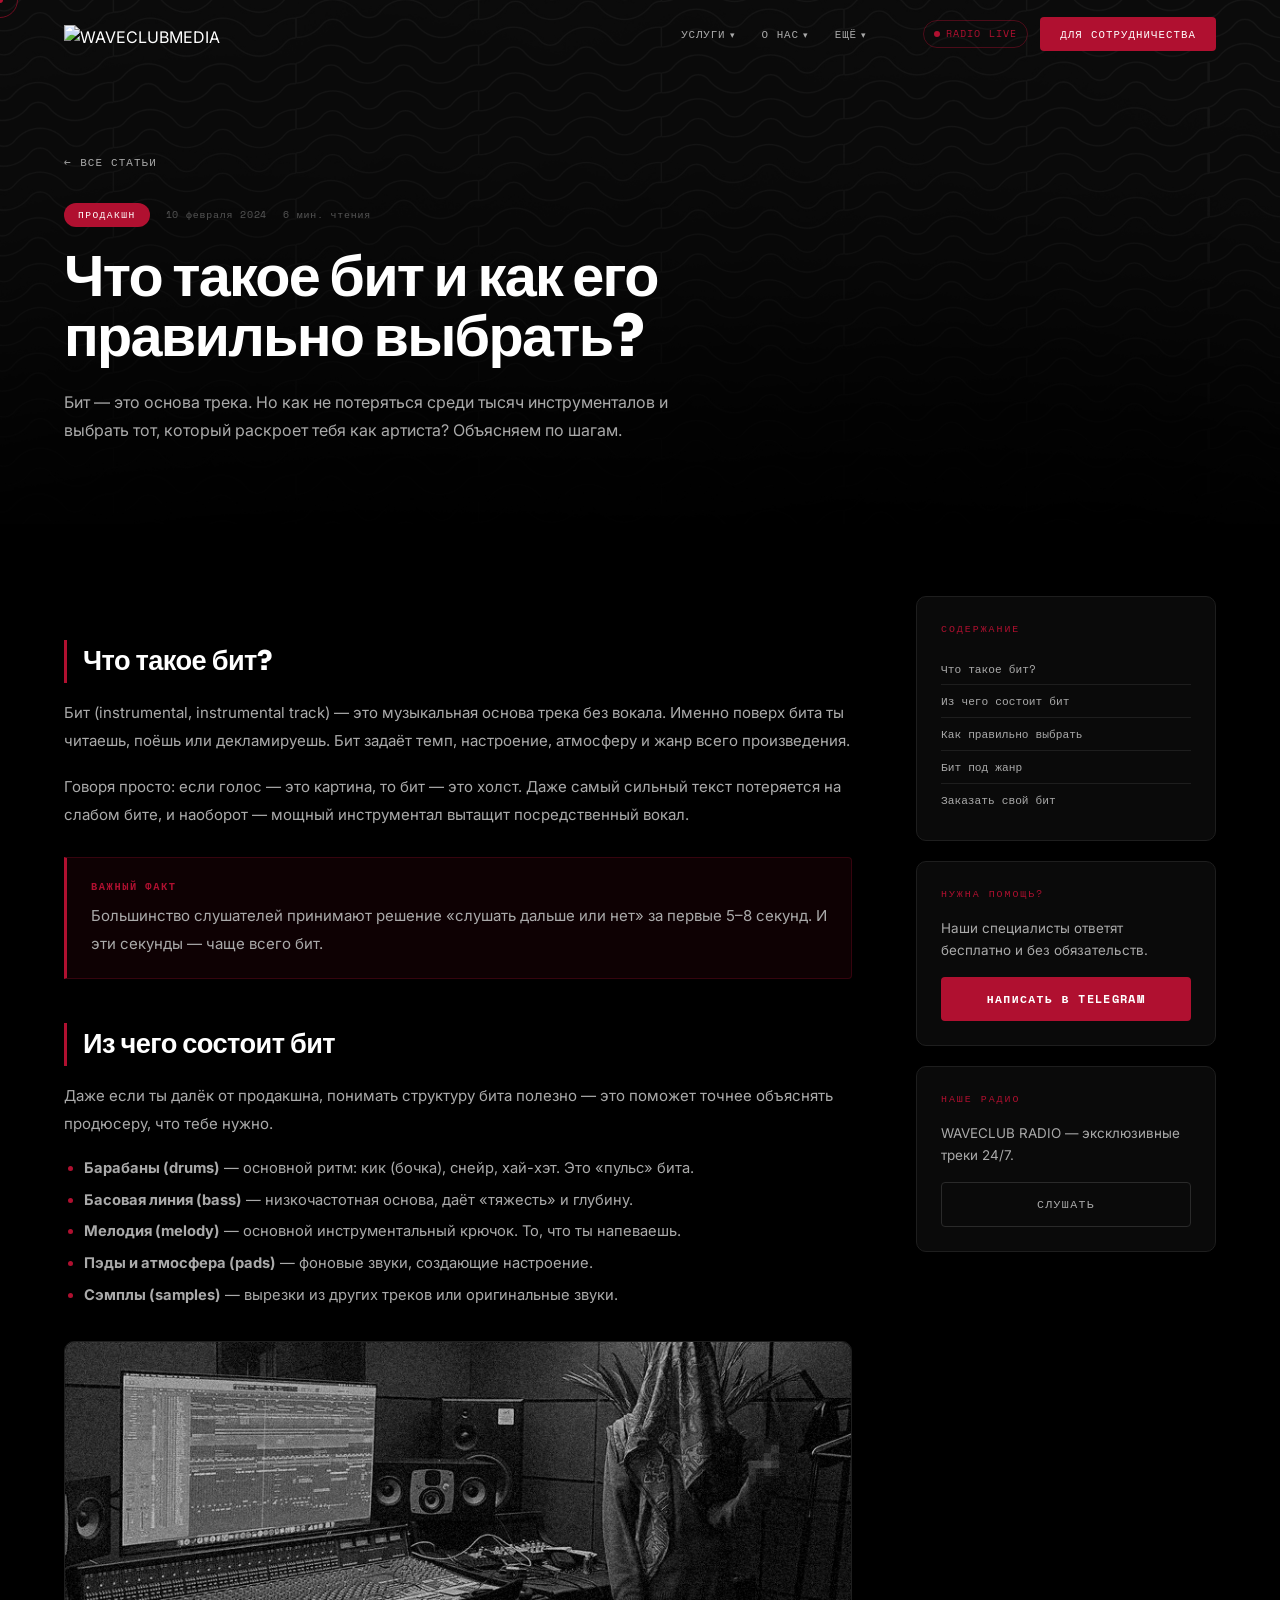
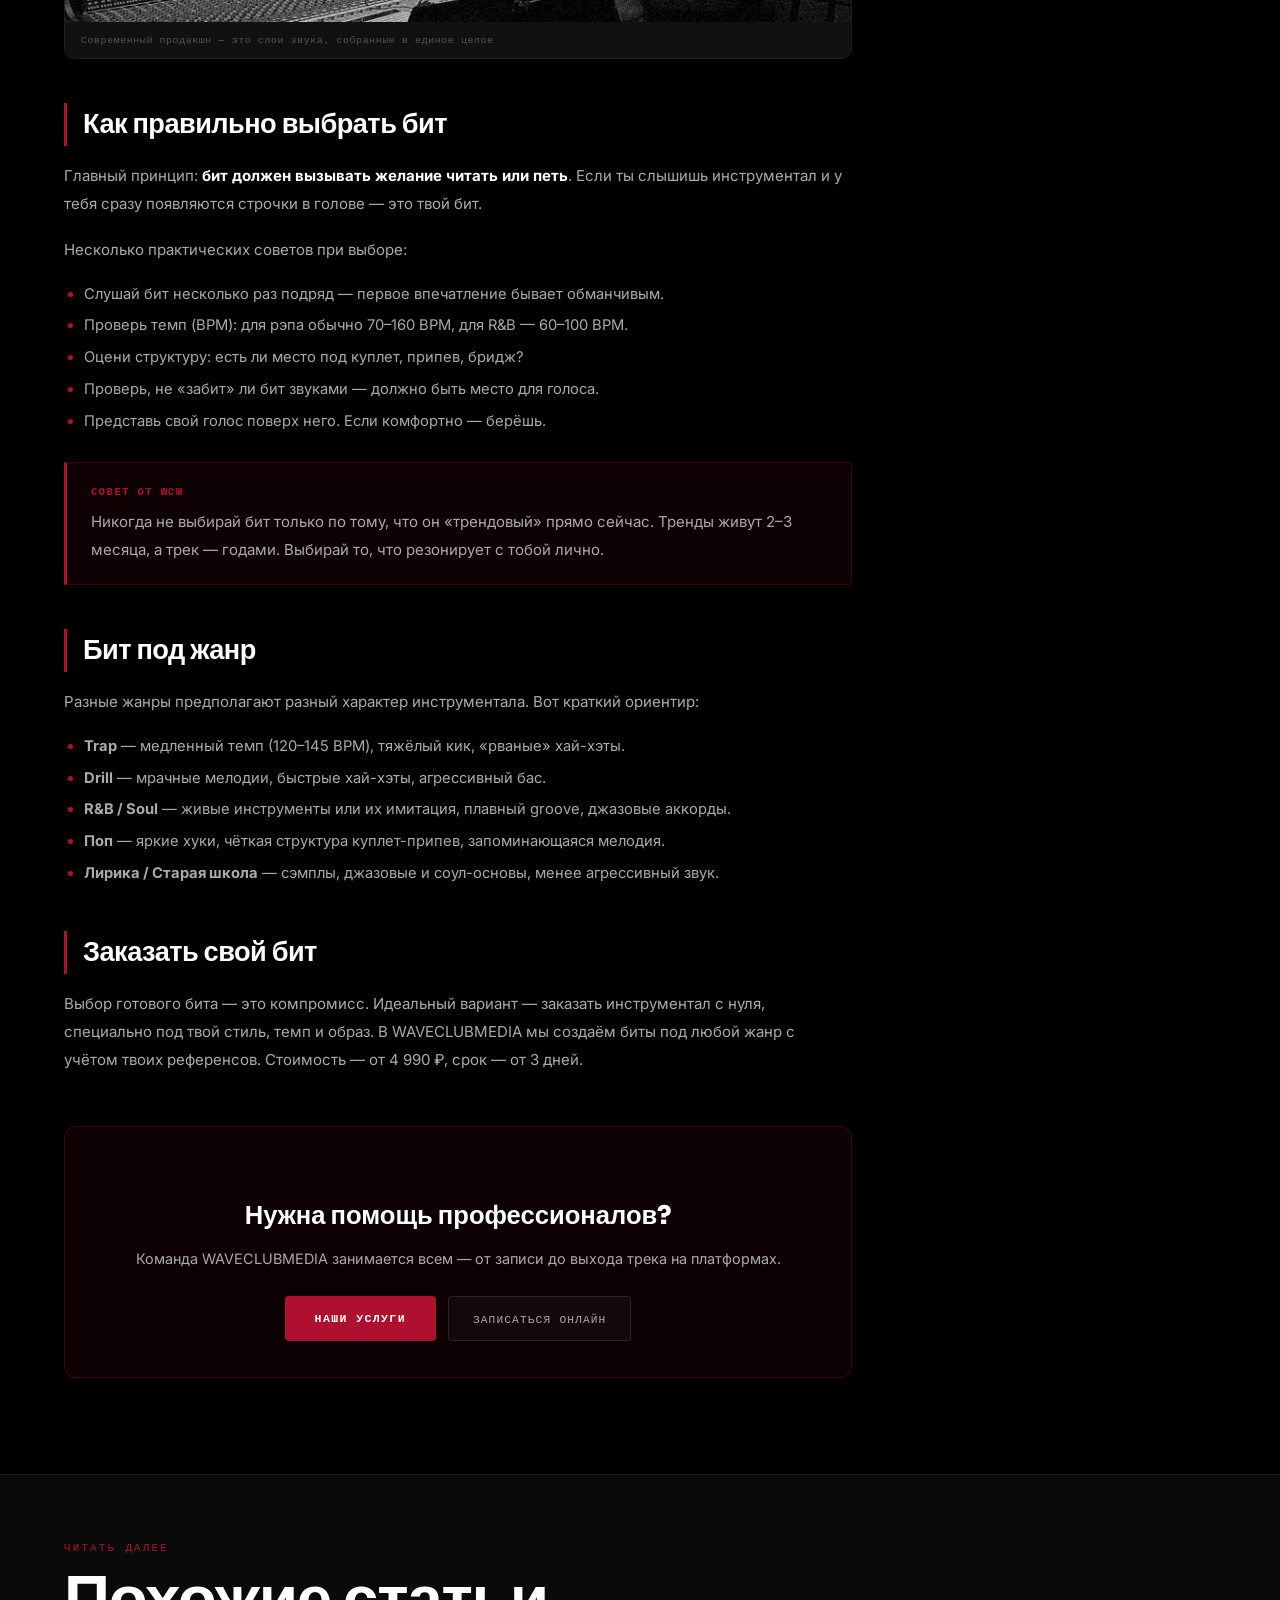
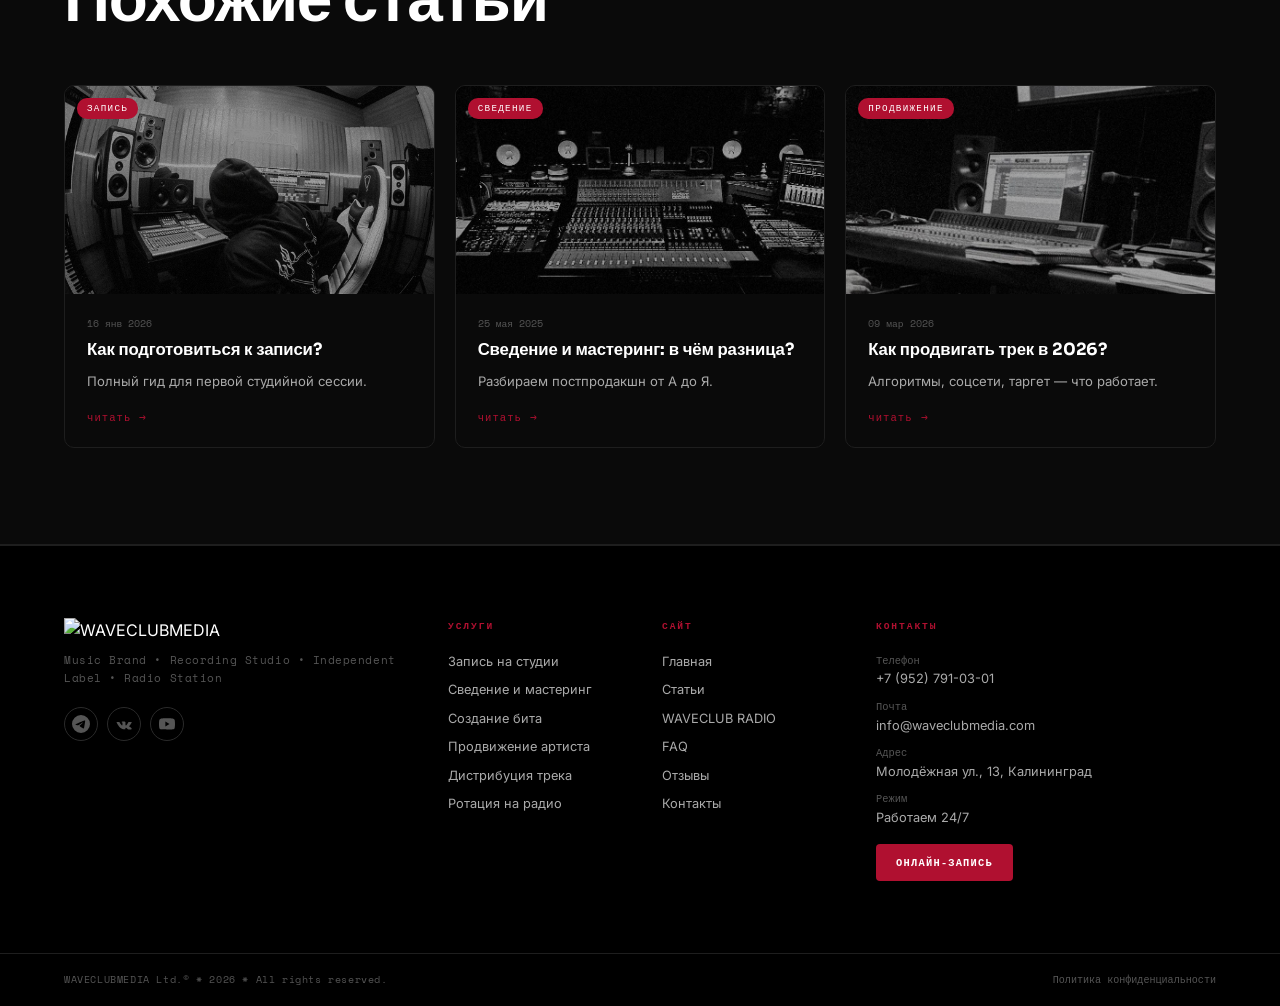
==== commit 2f19d5a4: "Update article-beat.html" ====
--- a/article-beat.html
+++ b/article-beat.html
@@ -94,7 +94,7 @@
   </div>
 </nav>
 <section class="page-hero">
-  <div class="page-hero-bg"><img src=13.jpg" alt=""></div>
+  <div class="page-hero-bg"><img src="13.jpg" alt="1"></div>
   <div class="container">
     <div class="page-hero-content">
       <a href="articles.html" class="back-btn anim">&larr; Все статьи</a>
@@ -195,7 +195,7 @@
           <img src="https://raw.githubusercontent.com/mrgrayyooo/wcm/refs/heads/main/Title%202.png" alt="WAVECLUBMEDIA" class="foot-logo">
           <p class="foot-tagline">Music Brand &bull; Recording Studio &bull; Independent Label &bull; Radio Station</p>
           <div class="foot-socs">
-            <a href="https://t.me/waveclubmedia" target="_blank" class="foo-soc">
+            <a href="https://t.me/waveclubmedia" target="_blank" class="foot-soc">
           <svg width="18" height="18" viewBox="0 0 24 24" fill="currentColor"><path d="M11.944 0A12 12 0 0 0 0 12a12 12 0 0 0 12 12 12 12 0 0 0 12-12A12 12 0 0 0 12 0zm4.962 7.224c.1-.002.321.023.465.14a.506.506 0 0 1 .171.325c.016.093.036.306.02.472-.18 1.898-.962 6.502-1.36 8.627-.168.9-.499 1.201-.82 1.23-.696.065-1.225-.46-1.9-.902-1.056-.693-1.653-1.124-2.678-1.8-1.185-.78-.417-1.21.258-1.91.177-.184 3.247-2.977 3.307-3.23.007-.032.014-.15-.056-.212s-.174-.041-.249-.024c-.106.024-1.793 1.14-5.061 3.345-.48.33-.913.49-1.302.48-.428-.008-1.252-.241-1.865-.44-.752-.245-1.349-.374-1.297-.789.027-.216.325-.437.893-.663 3.498-1.524 5.83-2.529 6.998-3.014 3.332-1.386 4.025-1.627 4.476-1.635z"/></svg>
         </a>
             <a href="https://vk.me/waveclubmedia" target="_blank" class="foot-soc">
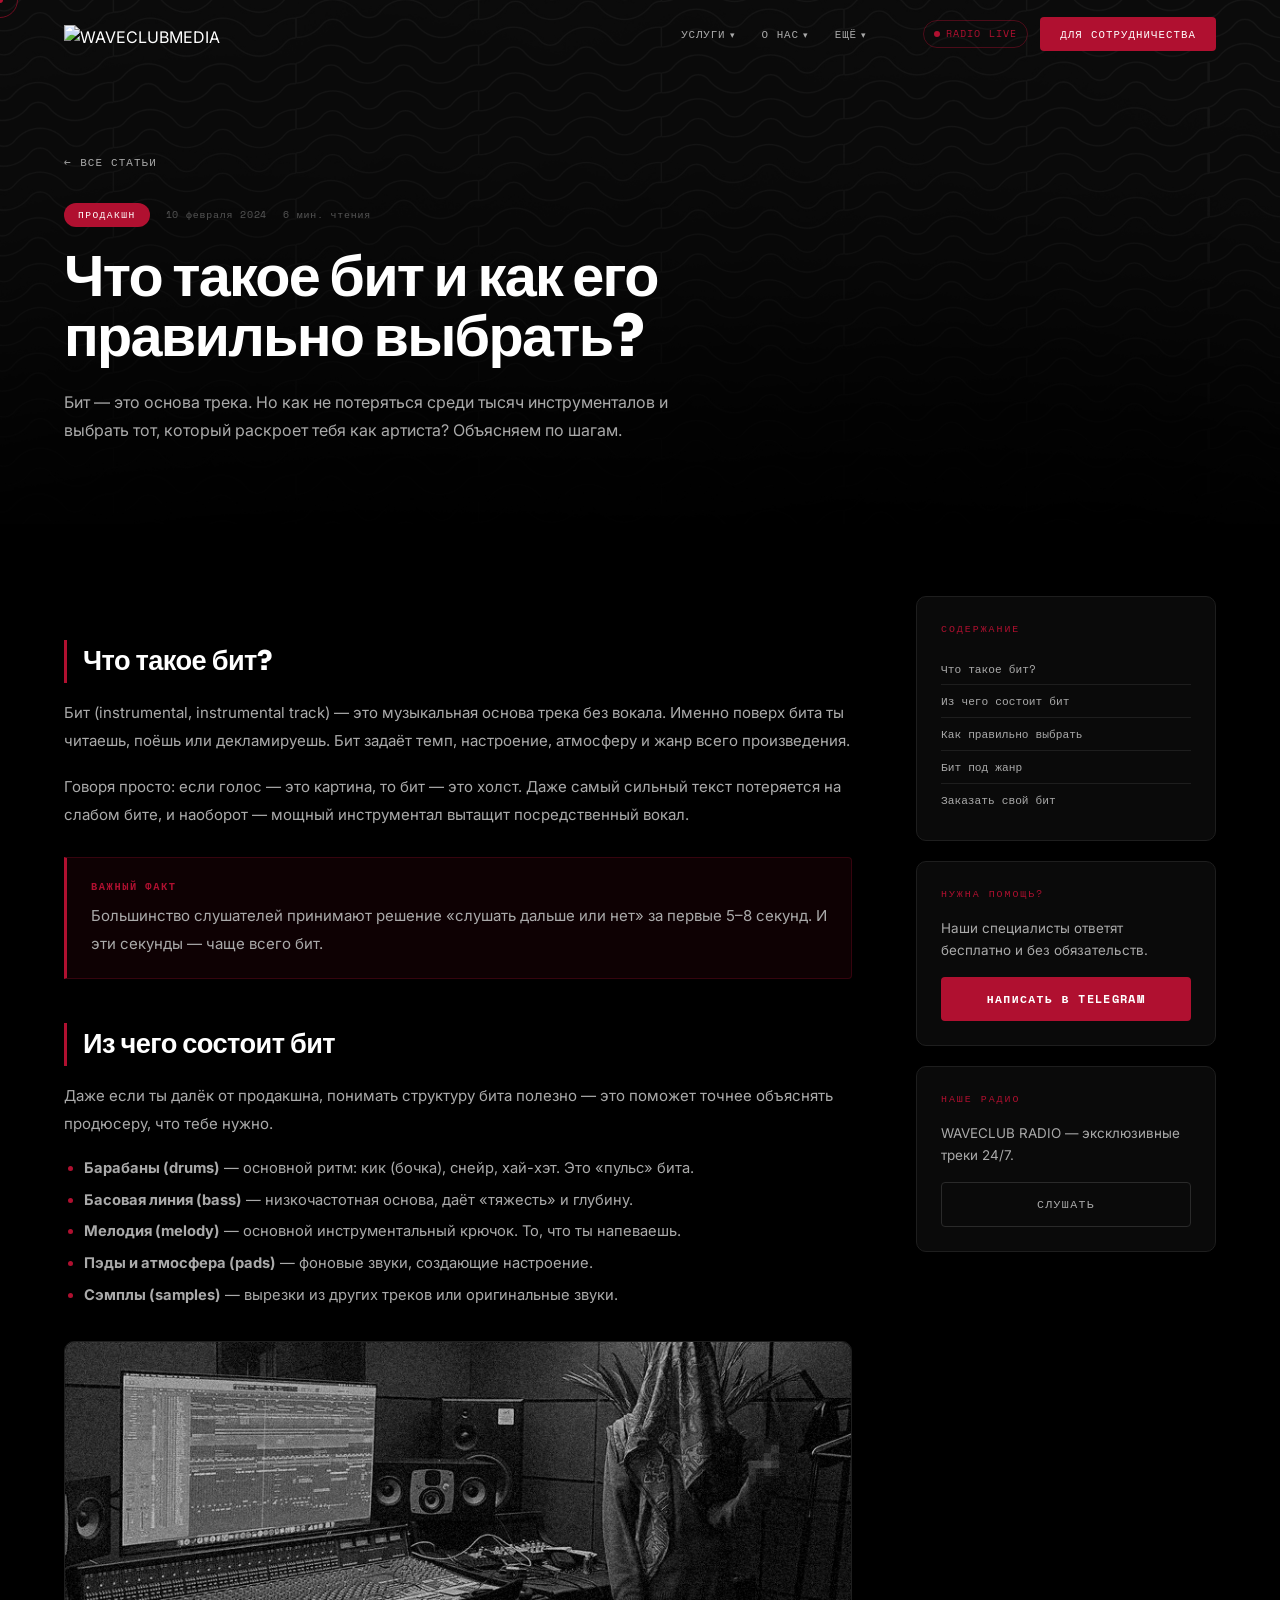
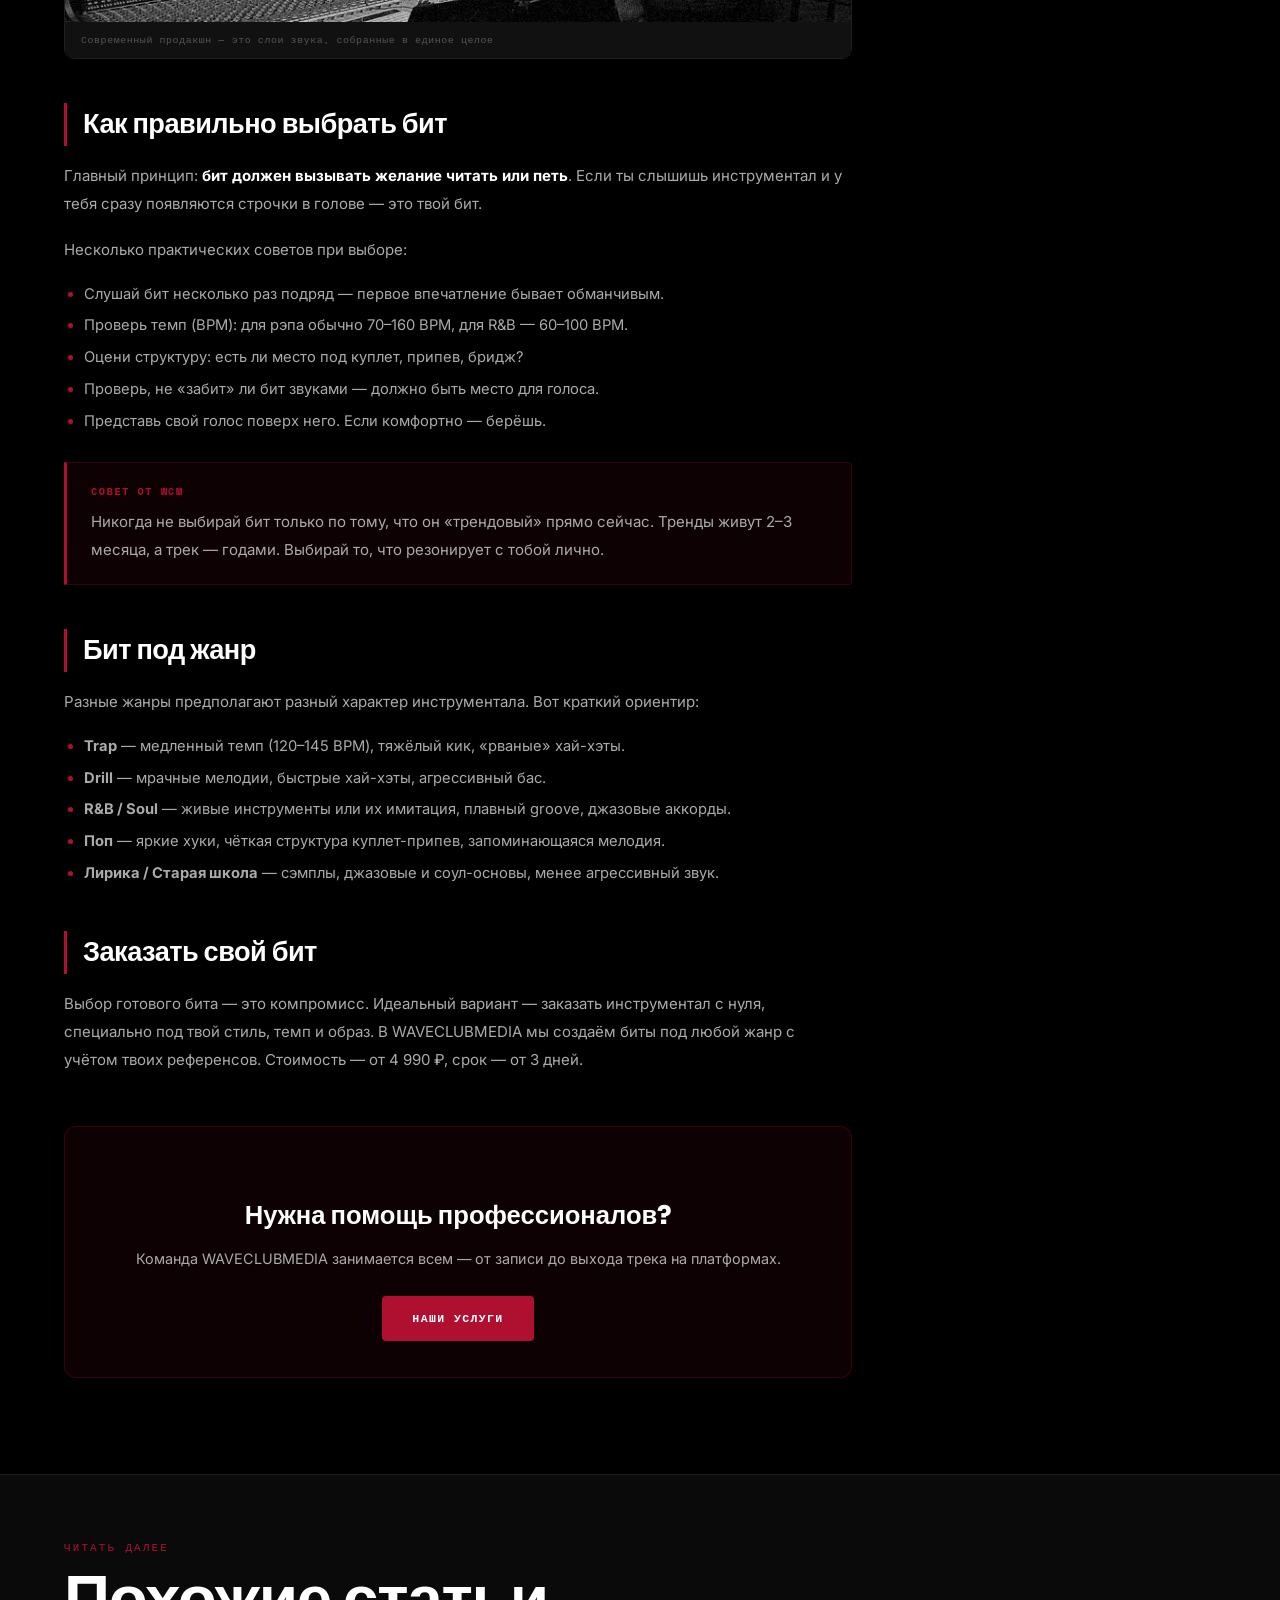
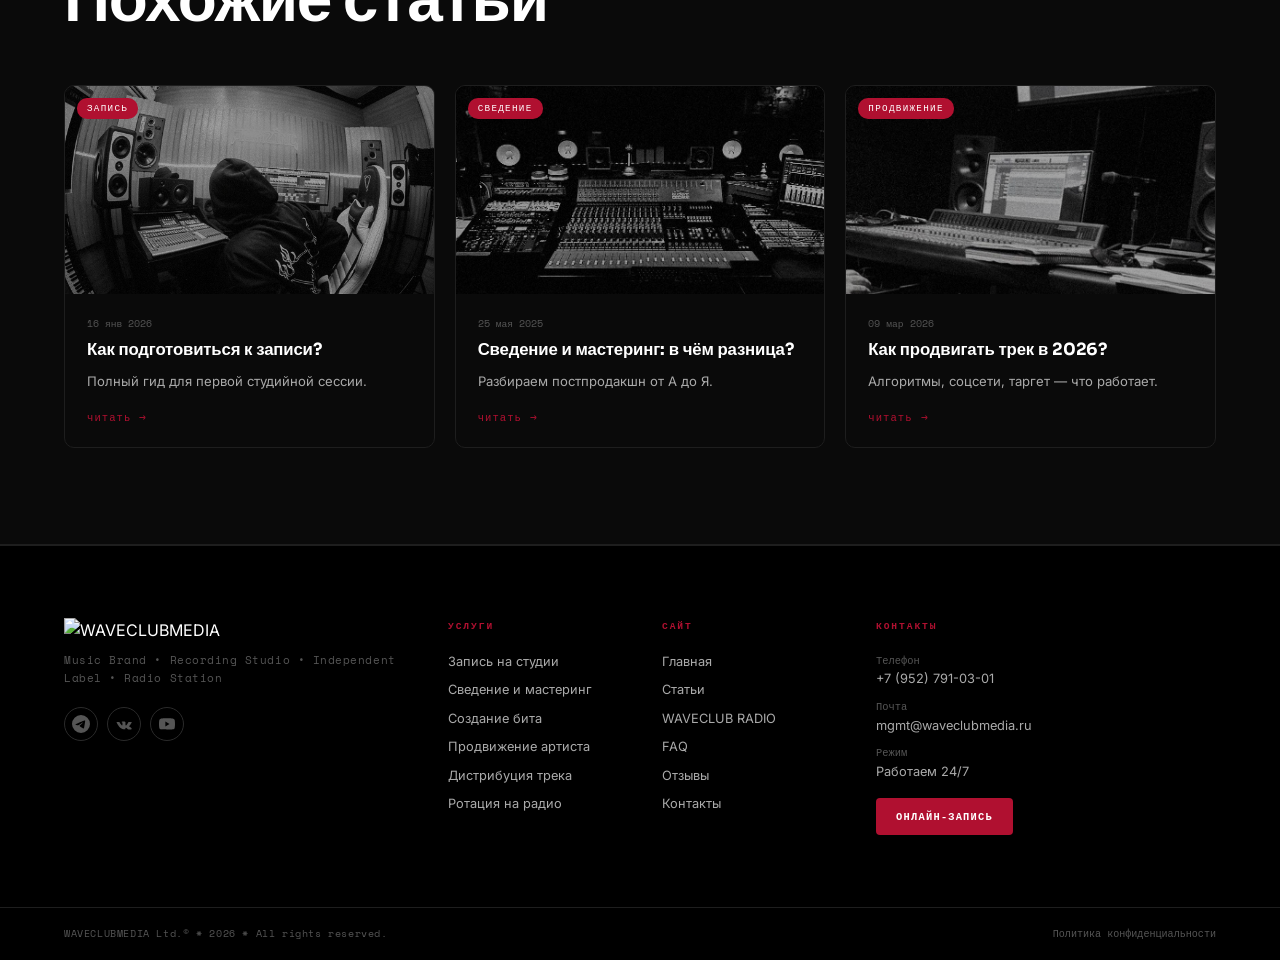
==== commit 31990358: "Update article-beat.html" ====
--- a/article-beat.html
+++ b/article-beat.html
@@ -161,7 +161,6 @@
         <p style="font-size:.9rem;color:var(--sub);margin-bottom:24px;">Команда WAVECLUBMEDIA занимается всем — от записи до выхода трека на платформах.</p>
         <div style="display:flex;gap:12px;justify-content:center;flex-wrap:wrap;">
           <a href="index.html#services" class="btn-red" style="text-decoration:none">Наши услуги</a>
-          <a href="https://t.me/waveclubmedia_bot" target="_blank" class="btn-tg" style="text-decoration:none">Записаться онлайн</a>
         </div>
       </div>
     </article>
@@ -229,8 +228,7 @@
         <div class="foot-contacts">
           <h4>&#1050;&#1086;&#1085;&#1090;&#1072;&#1082;&#1090;&#1099;</h4>
           <p><span>&#1058;&#1077;&#1083;&#1077;&#1092;&#1086;&#1085;</span><a href="tel:+79527910301">+7 (952) 791-03-01</a></p>
-          <p><span>&#1055;&#1086;&#1095;&#1090;&#1072;</span><a href="/cdn-cgi/l/email-protection#f0999e969fb087918695939c85929d95949991de939f9d"><span class="__cf_email__" data-cfemail="4f262129200f382e392a2c233a2d222a2b262e612c2022">info@waveclubmedia.com</span></a></p>
-          <p><span>&#1040;&#1076;&#1088;&#1077;&#1089;</span><a href="index.html#map-section">&#1052;&#1086;&#1083;&#1086;&#1076;&#1105;&#1078;&#1085;&#1072;&#1103; &#1091;&#1083;., 13, &#1050;&#1072;&#1083;&#1080;&#1085;&#1080;&#1085;&#1075;&#1088;&#1072;&#1076;</a></p>
+          <p><span>&#1055;&#1086;&#1095;&#1090;&#1072;</span><a href="mailto:mgmt@waveclubmedia.ru">mgmt@waveclubmedia.ru</a></p>
           <p><span>&#1056;&#1077;&#1078;&#1080;&#1084;</span><span>&#1056;&#1072;&#1073;&#1086;&#1090;&#1072;&#1077;&#1084; 24/7</span></p>
           <div class="foot-cta-btns" style="margin-top:16px">
             <a href="https://t.me/waveclubmedia_bot" target="_blank" class="btn-red btn-sm" style="text-decoration:none">&#1054;&#1085;&#1083;&#1072;&#1081;&#1085;-&#1079;&#1072;&#1087;&#1080;&#1089;&#1100;</a>
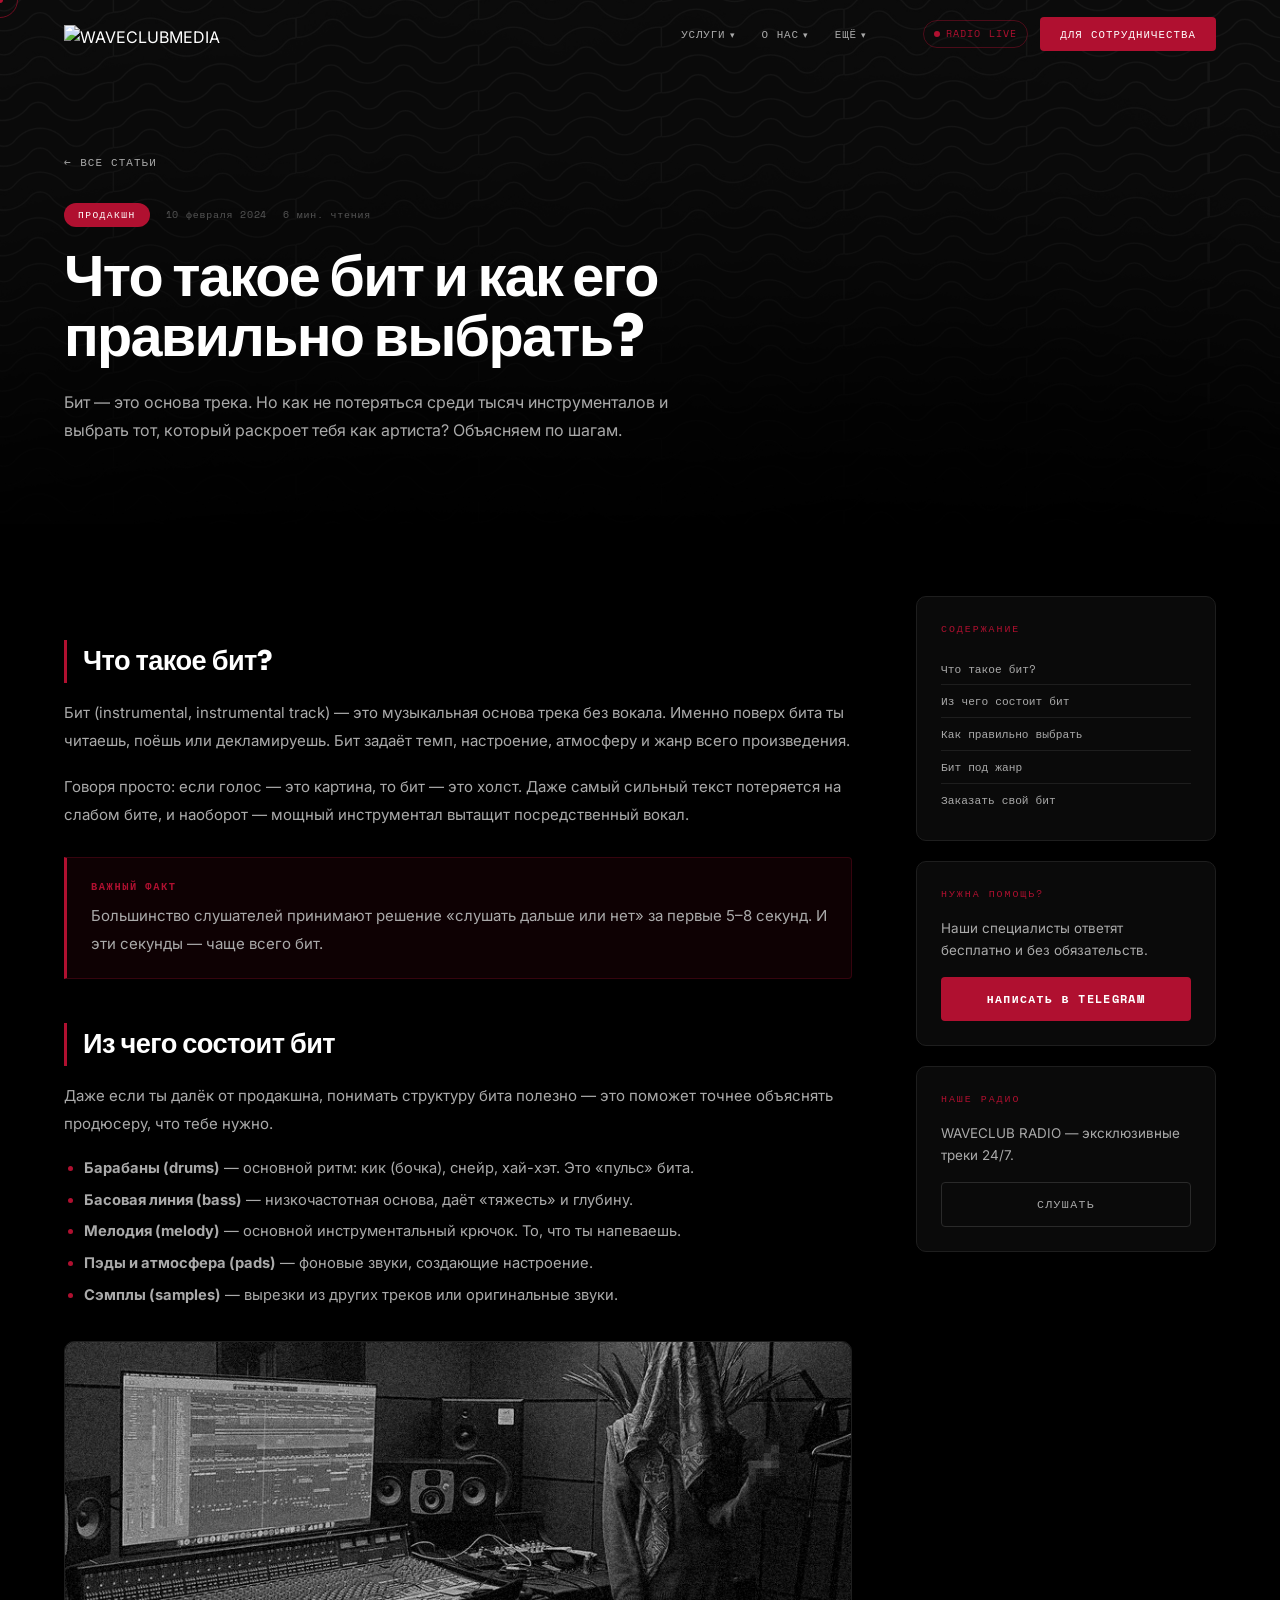
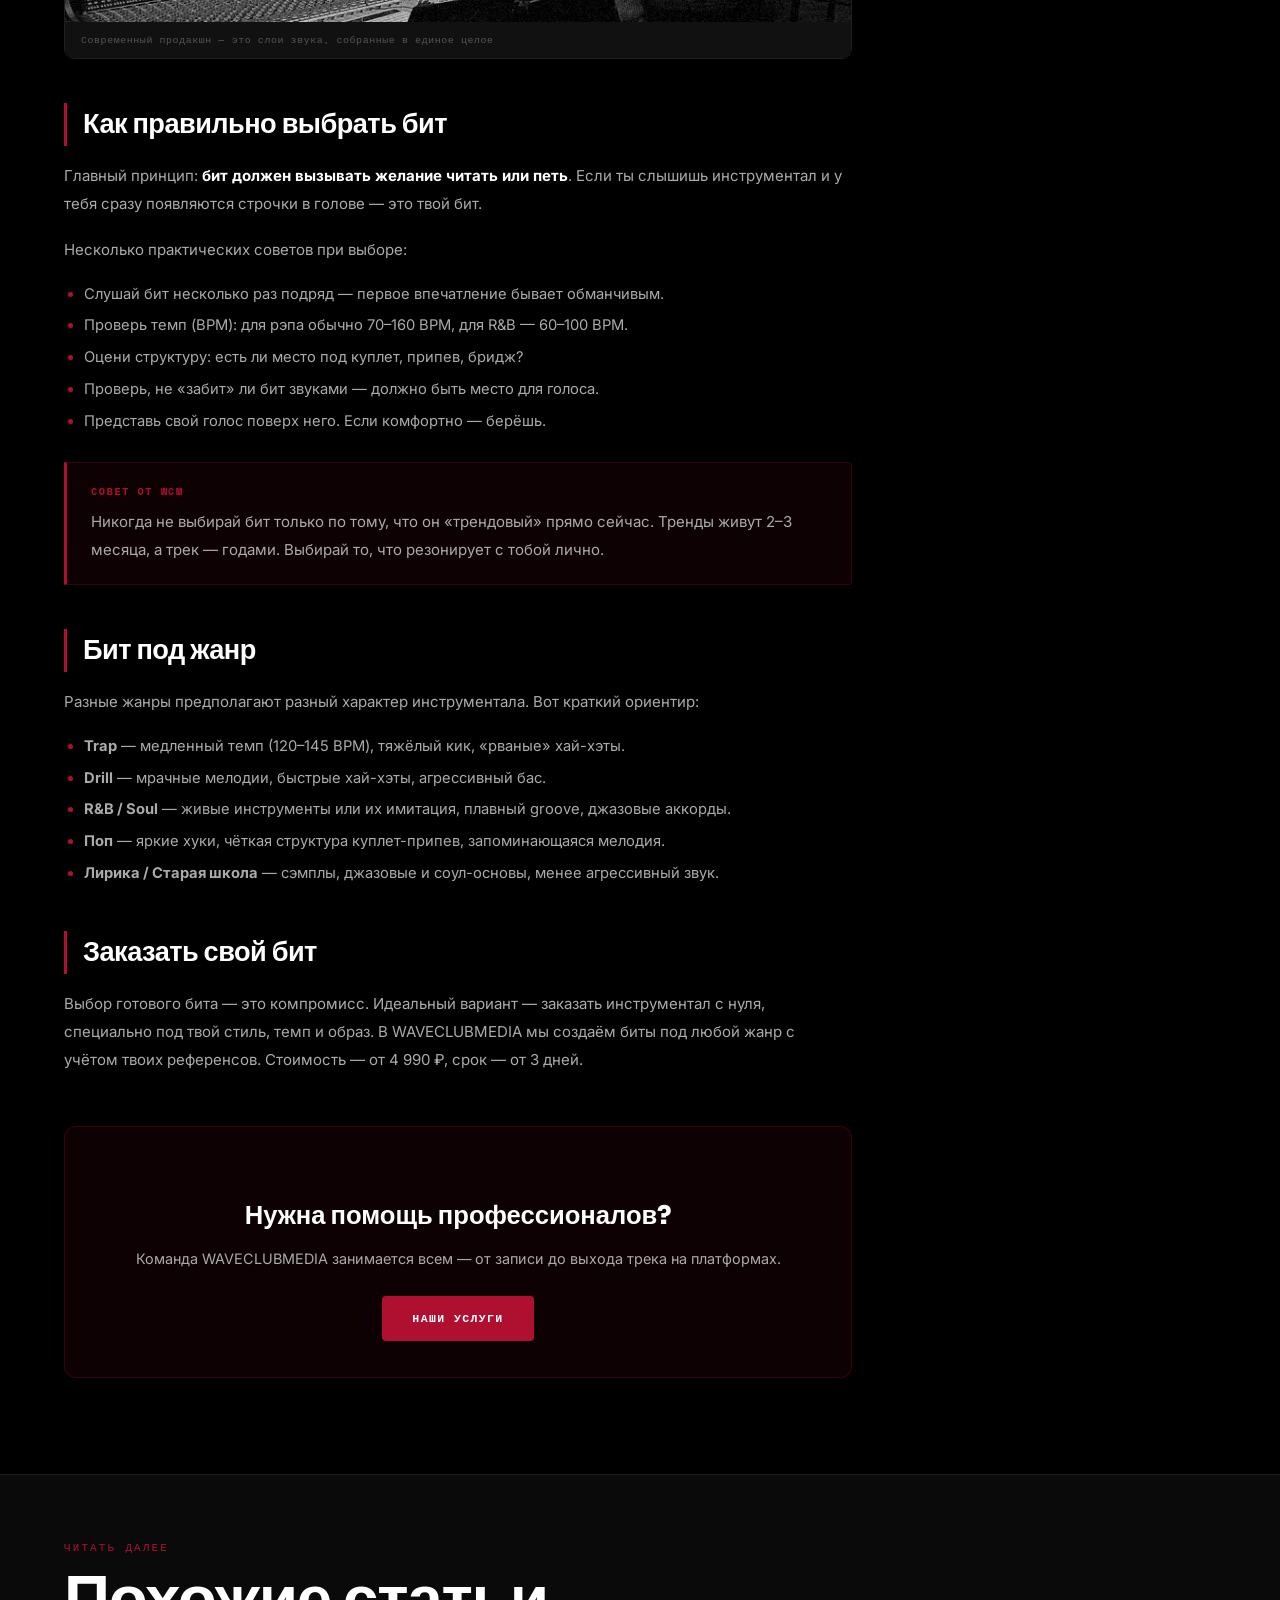
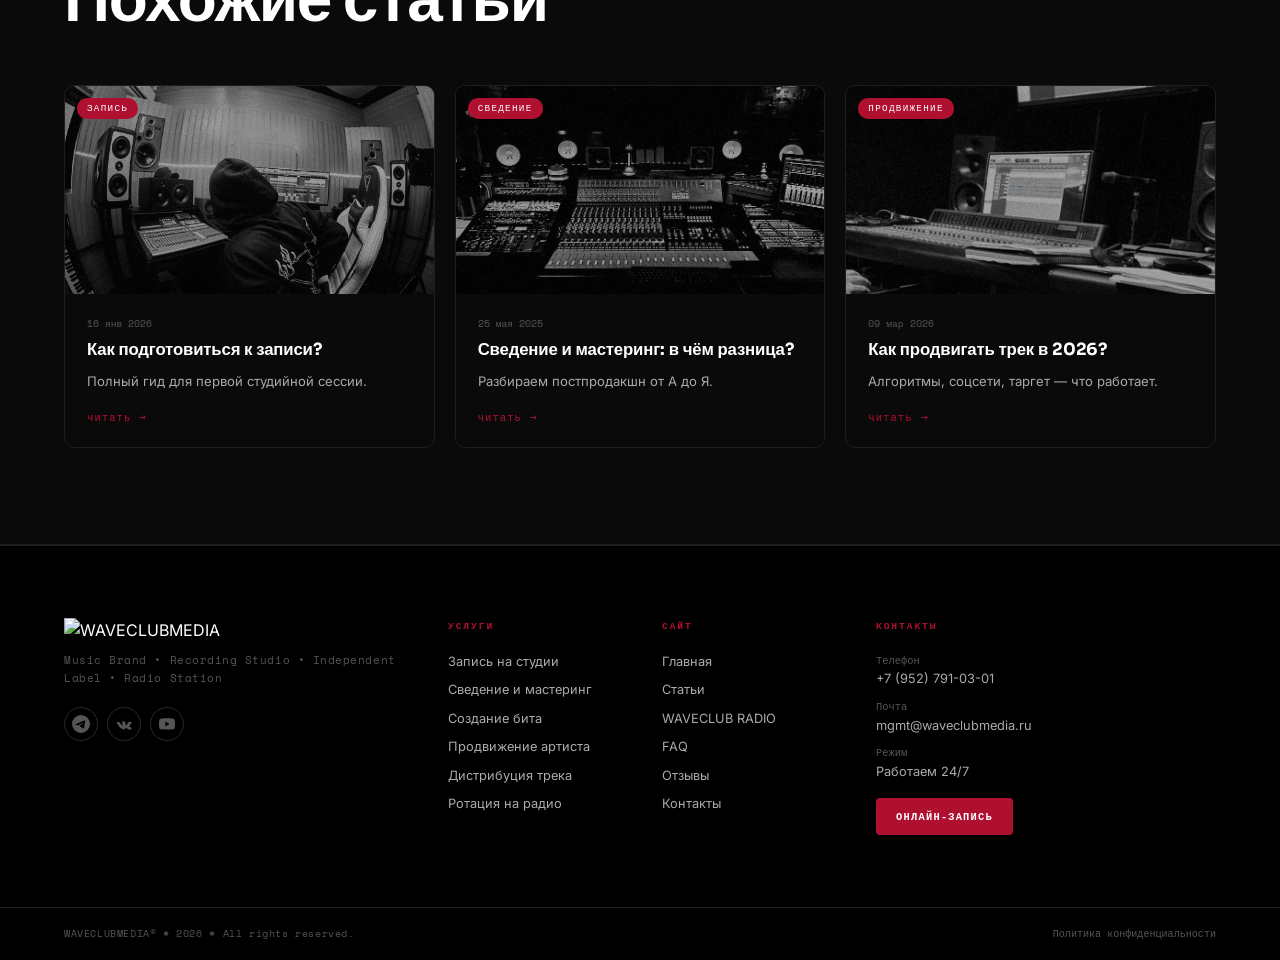
==== commit b7b210e9: "Update article-beat.html" ====
--- a/article-beat.html
+++ b/article-beat.html
@@ -240,7 +240,7 @@
   <div class="foot-bar">
     <div class="container">
       <div class="foot-bar-inner">
-        <span>WAVECLUBMEDIA Ltd.&copy * 2026 * All rights reserved.</span>
+        <span>WAVECLUBMEDIA&copy * 2026 * All rights reserved.</span>
         <div class="foot-legal">
           <a href="index.html#" onclick="return false">&#1055;&#1086;&#1083;&#1080;&#1090;&#1080;&#1082;&#1072; &#1082;&#1086;&#1085;&#1092;&#1080;&#1076;&#1077;&#1085;&#1094;&#1080;&#1072;&#1083;&#1100;&#1085;&#1086;&#1089;&#1090;&#1080;</a>
         </div>
